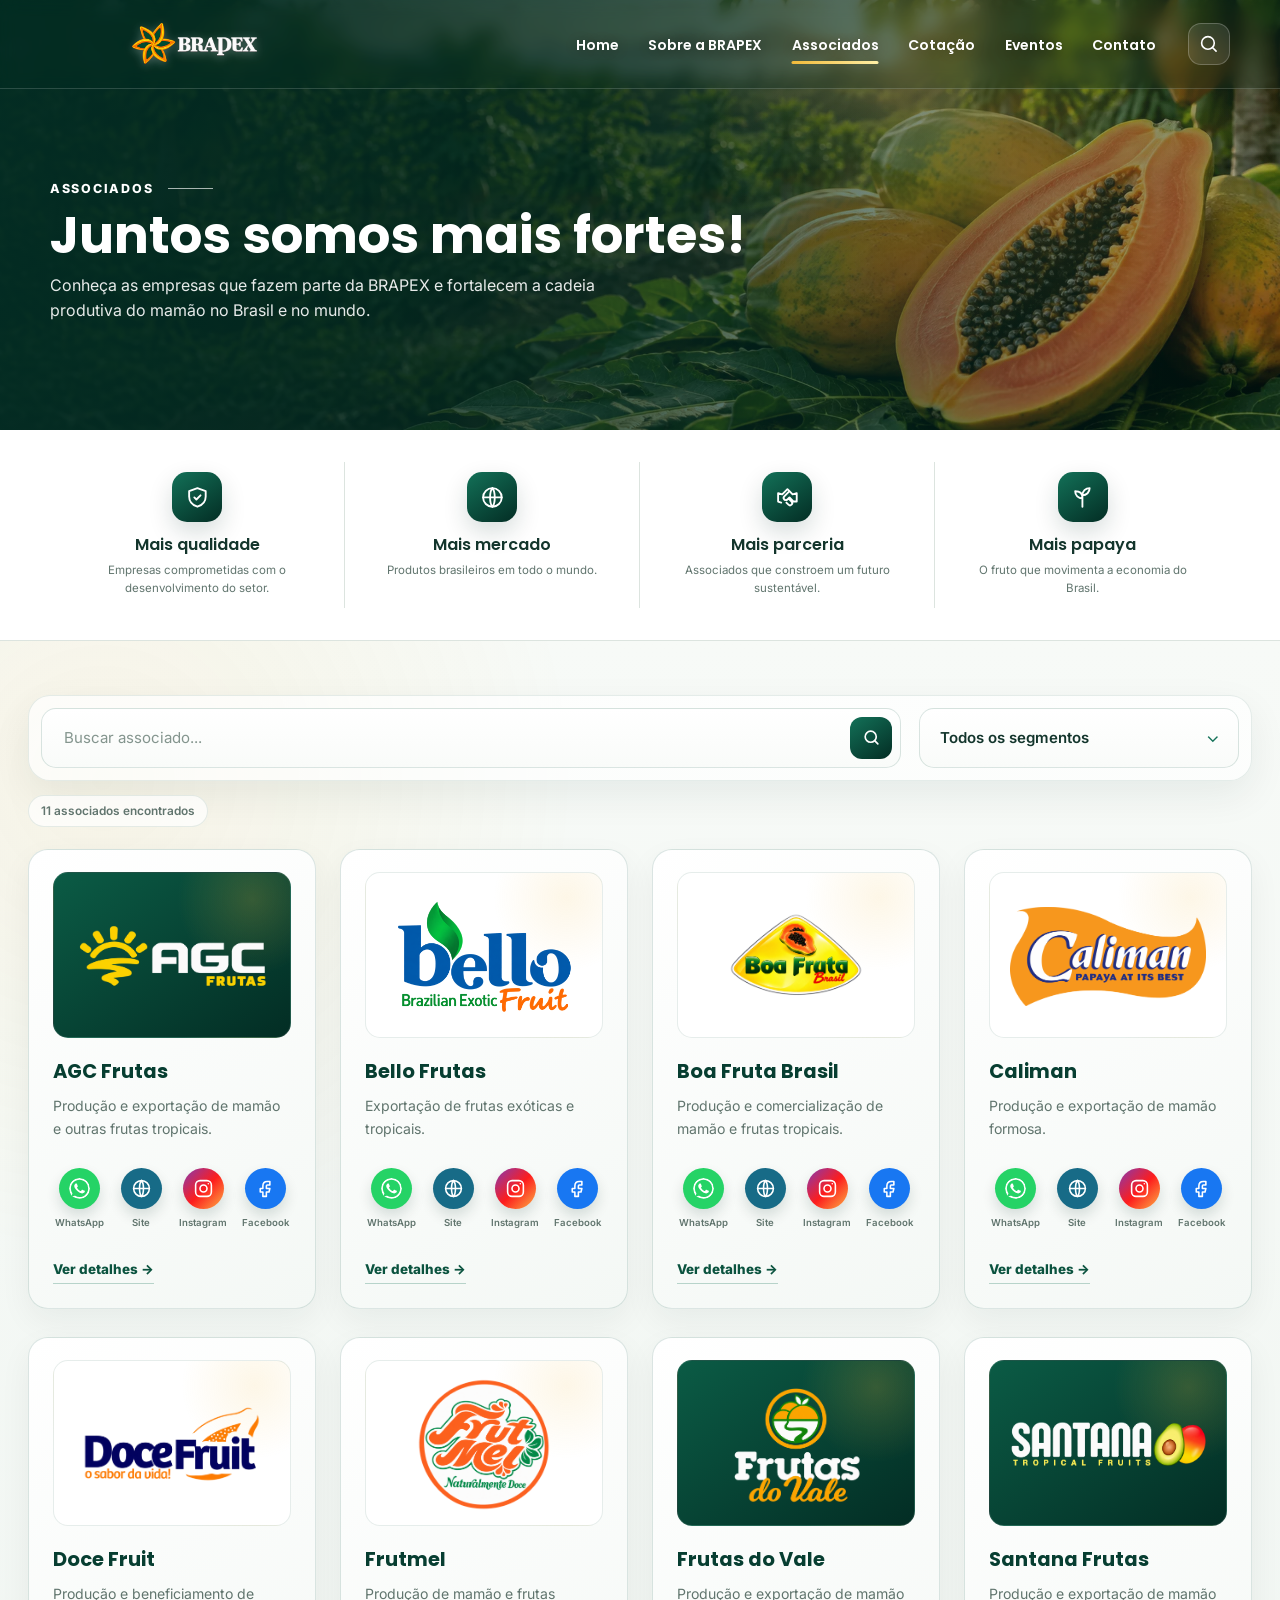
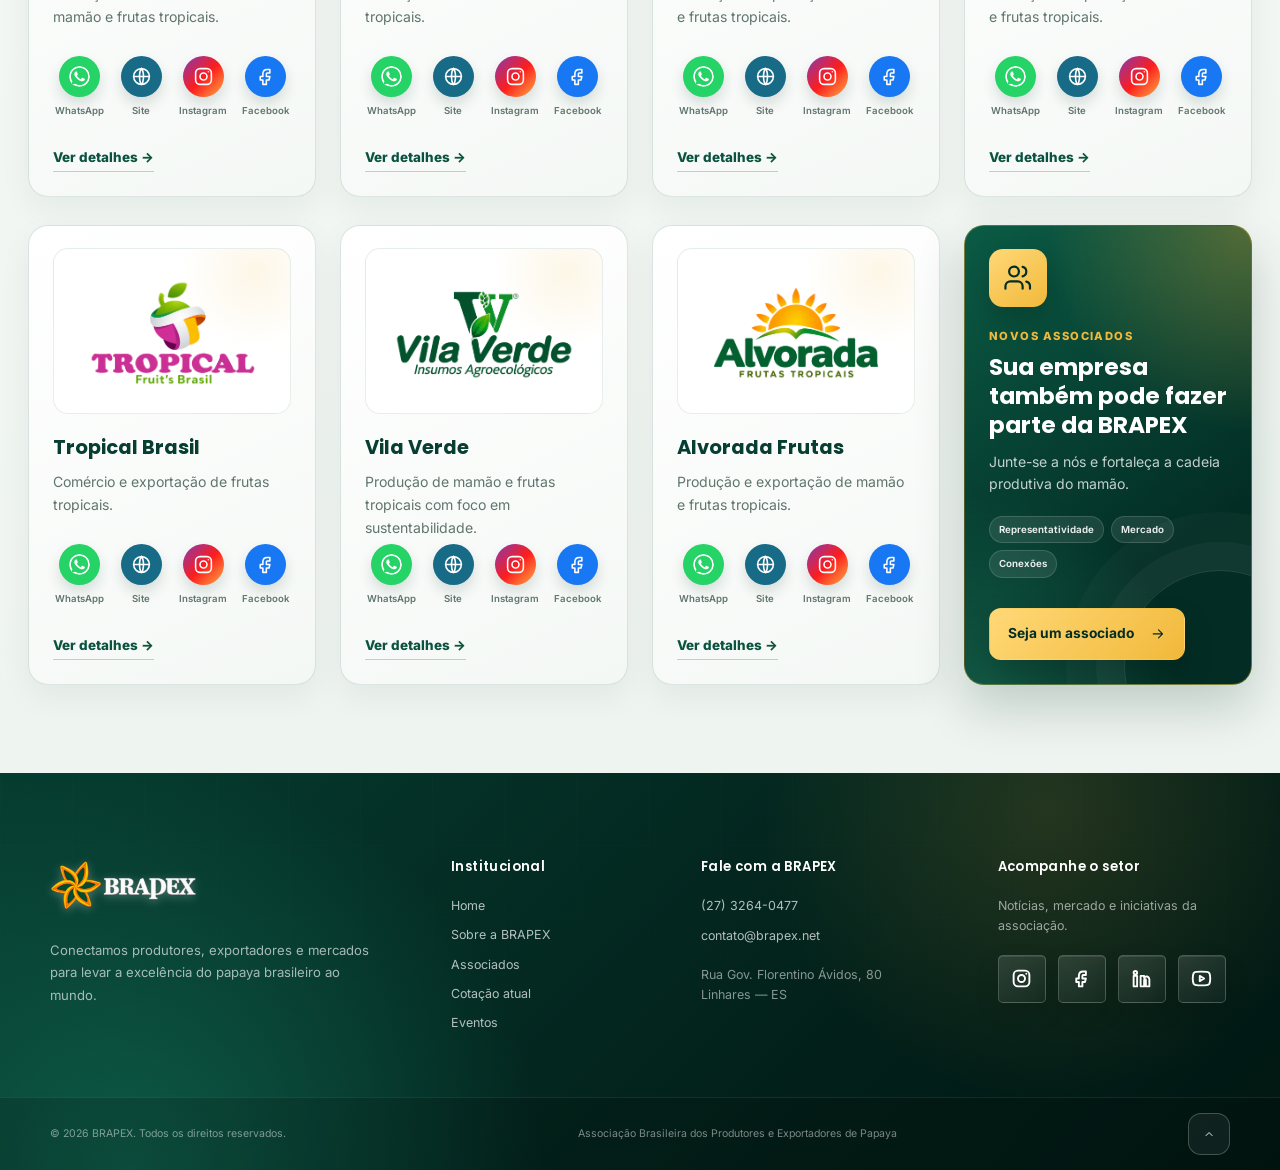
==== pages/associados.html @ a3a787a2 "terminei o layout do associados" ====
<!doctype html>
<html lang="pt-BR">
  <head>
    <meta charset="utf-8" />
    <meta name="viewport" content="width=device-width, initial-scale=1" />
    <meta
      name="description"
      content="Conheça os produtores, exportadores e parceiros associados à BRAPEX."
    />
    <meta name="theme-color" content="#073e31" />
    <title>Associados | BRAPEX</title>
    <link
      rel="preload"
      href="../assets/images/hero-papaya.webp"
      as="image"
      type="image/webp"
    />
    <link rel="preconnect" href="https://fonts.googleapis.com" />
    <link rel="preconnect" href="https://fonts.gstatic.com" crossorigin />
    <link
      href="https://fonts.googleapis.com/css2?family=Inter:wght@400;500;600;700&family=Poppins:wght@500;600;700&display=swap"
      rel="stylesheet"
    />
    <link rel="stylesheet" href="../styles/main.css" />
    <script defer src="../scripts/main.js"></script>
  </head>
  <body>
    <a class="skip-link" href="#conteudo"> Pular para o conteúdo </a>
    <!-- Sprite de ícones -->
    <svg class="svg-sprite" aria-hidden="true">
      <symbol id="icon-search" viewBox="0 0 24 24">
        <circle cx="11" cy="11" r="7"></circle>
        <path d="m20 20-4-4"></path>
      </symbol>
      <symbol id="icon-arrow-right" viewBox="0 0 24 24">
        <path d="M5 12h14M13 6l6 6-6 6"></path>
      </symbol>
      <symbol id="icon-chevron-up" viewBox="0 0 24 24">
        <path d="m18 15-6-6-6 6"></path>
      </symbol>
      <symbol id="icon-shield" viewBox="0 0 24 24">
        <path d="M12 3 4 6v5c0 5 3.4 8.4 8 10 4.6-1.6 8-5 8-10V6l-8-3Z"></path>
        <path d="m9 12 2 2 4-4"></path>
      </symbol>
      <symbol id="icon-globe" viewBox="0 0 24 24">
        <circle cx="12" cy="12" r="9"></circle>
        <path
          d="M3 12h18M12 3c3 3.4 3 14.6 0 18M12 3c-3 3.4-3 14.6 0 18"
        ></path>
      </symbol>
      <symbol id="icon-handshake" viewBox="0 0 24 24">
        <path
          d="m11 17 2 2a2 2 0 0 0 3-3l-3-3M14 6l-2-2-5 5-4-1v8l3 1M21 8l-4 1-3-3-5 5a2 2 0 0 0 3 3l2-2 4 4h3V8Z"
        ></path>
      </symbol>
      <symbol id="icon-sprout" viewBox="0 0 24 24">
        <path
          d="M12 21V10M12 13C8 13 5 10 5 6c4 0 7 2 7 6M12 10c0-4 3-7 7-7 0 4-3 7-7 7Z"
        ></path>
      </symbol>
      <symbol id="icon-users" viewBox="0 0 24 24">
        <path
          d="M16 21v-2a4 4 0 0 0-4-4H6a4 4 0 0 0-4 4v2M9 11a4 4 0 1 0 0-8 4 4 0 0 0 0 8ZM22 21v-2a4 4 0 0 0-3-3.87M16 3.13a4 4 0 0 1 0 7.75"
        ></path>
      </symbol>
      <symbol id="icon-message" viewBox="0 0 24 24">
        <path d="M17.472 14.382c-.297-.149-1.758-.867-2.03-.967-.273-.099-.471-.148-.67.15-.197.297-.767.966-.94 1.164-.173.199-.347.223-.644.075-.297-.15-1.255-.463-2.39-1.475-.883-.788-1.48-1.761-1.653-2.059-.173-.297-.018-.458.13-.606.134-.133.298-.347.446-.52.149-.174.198-.298.298-.497.099-.198.05-.371-.025-.52-.075-.149-.669-1.612-.916-2.207-.242-.579-.487-.5-.669-.51-.173-.008-.371-.01-.57-.01-.198 0-.52.074-.792.372-.272.297-1.04 1.016-1.04 2.479s1.065 2.875 1.213 3.074c.149.198 2.095 3.2 5.076 4.487.709.306 1.262.489 1.694.625.712.227 1.36.195 1.871.118.571-.085 1.758-.719 2.006-1.413.248-.694.248-1.289.173-1.413-.074-.124-.272-.198-.57-.347m-5.421 7.403h-.004a9.87 9.87 0 0 1-5.031-1.378l-.361-.214-3.741.982.998-3.648-.235-.374a9.86 9.86 0 0 1-1.51-5.26c.001-5.45 4.436-9.884 9.888-9.884 2.64 0 5.122 1.03 6.988 2.898a9.825 9.825 0 0 1 2.893 6.99c-.003 5.45-4.446 9.883-9.881 9.883m8.413-18.297A11.815 11.815 0 0 0 12.05 0C5.495 0 .16 5.335.157 11.892c0 2.096.547 4.142 1.588 5.945L.057 24l6.305-1.654a11.882 11.882 0 0 0 5.683 1.448h.005c6.554 0 11.89-5.335 11.893-11.893a11.821 11.821 0 0 0-3.48-8.413Z"></path>
      </symbol>
      <symbol id="icon-instagram" viewBox="0 0 24 24">
        <rect x="3" y="3" width="18" height="18" rx="5"></rect>
        <circle cx="12" cy="12" r="4"></circle>
        <path d="M17.5 6.5h.01"></path>
      </symbol>
      <symbol id="icon-facebook" viewBox="0 0 24 24">
        <path
          d="M14 8h3V4h-3c-3 0-5 2-5 5v3H6v4h3v5h4v-5h3l1-4h-4V9c0-.7.3-1 1-1Z"
        ></path>
      </symbol>
      <symbol id="icon-linkedin" viewBox="0 0 24 24">
        <rect x="3" y="9" width="4" height="12"></rect>
        <path
          d="M5 3.5a2 2 0 1 0 0 4 2 2 0 0 0 0-4ZM11 21V9h4v2c1-1.5 5-2.5 6 2v8h-4v-7c0-2-2-2-2 0v7h-4Z"
        ></path>
      </symbol>
      <symbol id="icon-youtube" viewBox="0 0 24 24">
        <path
          d="M22 12s0-4-1-6c-.6-1-1.5-1.3-3-1.5C16 4.2 12 4.2 12 4.2s-4 0-6 .3C4.5 4.7 3.6 5 3 6c-1 2-1 6-1 6s0 4 1 6c.6 1 1.5 1.3 3 1.5 2 .3 6 .3 6 .3s4 0 6-.3c1.5-.2 2.4-.5 3-1.5 1-2 1-6 1-6Z"
        ></path>
        <path d="m10 9 5 3-5 3V9Z"></path>
      </symbol>
    </svg>
    <!-- Cabeçalho -->
    <header class="site-header" data-header>
      <div class="container header__inner">
        <a
          class="brand"
          href="../index.html"
          aria-label="BRAPEX, página inicial"
        >
          <img
            class="brand__logo brand__logo--hero"
            src="../assets/images/logo-principal-horizonta-brancol.webp"
            alt="BRAPEX — Associação Brasileira dos Produtores e Exportadores de Papaya"
            width="2172"
            height="724"
          />
          <img
            class="brand__logo brand__logo--scrolled"
            src="../assets/images/logo-principal-horizontal.webp"
            alt=""
            width="2172"
            height="724"
            aria-hidden="true"
          />
        </a>
        <button
          class="menu-toggle"
          type="button"
          aria-label="Abrir menu"
          aria-expanded="false"
          data-menu-toggle
        >
          <span></span>
          <span></span>
          <span></span>
        </button>
        <nav class="main-nav" aria-label="Navegação principal" data-menu>
          <a href="../index.html">Home</a>
          <a href="../index.html#sobre">Sobre a BRAPEX</a>
          <a class="is-active" href="associados.html" aria-current="page">
            Associados
          </a>
          <a href="../index.html#cotacao">Cotação</a>
          <a href="../index.html#eventos">Eventos</a>
          <a href="../index.html#contato">Contato</a>
        </nav>
        <a
          class="header-search"
          href="#lista-associados"
          aria-label="Buscar associado"
        >
          <svg class="icon"><use href="#icon-search"></use></svg>
        </a>
      </div>
    </header>

    <main id="conteudo">
      <!-- Apresentação dos associados -->
      <section class="inner-hero">
        <img
          src="../assets/images/hero-papaya.webp"
          alt="Mamão brasileiro em plantação"
          width="1920"
          height="760"
          fetchpriority="high"
        />
        <div class="container">
          <p class="eyebrow">
            Associados
            <span></span>
          </p>
          <h1>Juntos somos mais fortes!</h1>
          <p>
            Conheça as empresas que fazem parte da BRAPEX e fortalecem a cadeia
            produtiva do mamão no Brasil e no mundo.
          </p>
        </div>
      </section>

      <!-- Benefícios do associativismo -->
      <section class="benefits" aria-label="Benefícios do associativismo">
        <div class="container benefits__grid">
          <article>
            <span aria-hidden="true">
              <svg class="icon"><use href="#icon-shield"></use></svg>
            </span>
            <h2>Mais qualidade</h2>
            <p>Empresas comprometidas com o desenvolvimento do setor.</p>
          </article>
          <article>
            <span aria-hidden="true">
              <svg class="icon"><use href="#icon-globe"></use></svg>
            </span>
            <h2>Mais mercado</h2>
            <p>Produtos brasileiros em todo o mundo.</p>
          </article>
          <article>
            <span aria-hidden="true">
              <svg class="icon"><use href="#icon-handshake"></use></svg>
            </span>
            <h2>Mais parceria</h2>
            <p>Associados que constroem um futuro sustentável.</p>
          </article>
          <article>
            <span aria-hidden="true">
              <svg class="icon"><use href="#icon-sprout"></use></svg>
            </span>
            <h2>Mais papaya</h2>
            <p>O fruto que movimenta a economia do Brasil.</p>
          </article>
        </div>
      </section>

      <!-- Lista e filtros de associados -->
      <section class="section associates" id="lista-associados">
        <div class="container">
          <div class="associate-tools">
            <label class="search-field">
              <span class="sr-only">Buscar associado</span>
              <input
                type="search"
                placeholder="Buscar associado..."
                autocomplete="off"
                data-associate-search
              />
              <span aria-hidden="true">
                <svg class="icon">
                  <use href="#icon-search"></use>
                </svg>
              </span>
            </label>
            <label class="select-field">
              <span class="sr-only">Filtrar por segmento</span>
              <select data-associate-filter>
                <option value="all">Todos os segmentos</option>
                <option value="produtor">Produtores</option>
                <option value="exportador">Exportadores</option>
                <option value="beneficiamento">Beneficiamento</option>
              </select>
            </label>
          </div>
          <p class="results-count" role="status" data-results-count>
            11 associados encontrados
          </p>
          <div class="associates__grid" data-associate-grid>
            <article
              class="associate-card"
              data-name="AGC Frutas"
              data-segment="produtor exportador"
            >
              <div class="associate-card__logo associate-card__logo--dark">
                <img
                  src="../assets/images/associados/agc-frutas.webp"
                  alt="Logo AGC Frutas"
                  width="2094"
                  height="751"
                  loading="lazy"
                />
              </div>
              <h2>AGC Frutas</h2>
              <p>Produção e exportação de mamão e outras frutas tropicais.</p>
              <div class="associate-card__links">
                <a href="#" aria-label="WhatsApp da AGC Frutas">
                  <svg class="icon"><use href="#icon-message"></use></svg>
                  <small>WhatsApp</small>
                </a>
                <a href="#" aria-label="Site da AGC Frutas">
                  <svg class="icon"><use href="#icon-globe"></use></svg>
                  <small>Site</small>
                </a>
                <a href="#" aria-label="Instagram da AGC Frutas">
                  <svg class="icon"><use href="#icon-instagram"></use></svg>
                  <small>Instagram</small>
                </a>
                <a href="#" aria-label="Facebook da AGC Frutas">
                  <svg class="icon"><use href="#icon-facebook"></use></svg>
                  <small>Facebook</small>
                </a>
              </div>
              <button type="button">Ver detalhes →</button>
            </article>
            <article
              class="associate-card"
              data-name="Bello Frutas"
              data-segment="exportador"
            >
              <div class="associate-card__logo">
                <img
                  src="../assets/images/associados/bello-fruit.webp"
                  alt="Logo Bello Frutas"
                  width="1536"
                  height="1024"
                  loading="lazy"
                />
              </div>
              <h2>Bello Frutas</h2>
              <p>Exportação de frutas exóticas e tropicais.</p>
              <div class="associate-card__links">
                <a href="#">
                  <svg class="icon"><use href="#icon-message"></use></svg>
                  <small>WhatsApp</small>
                </a>
                <a href="#">
                  <svg class="icon"><use href="#icon-globe"></use></svg>
                  <small>Site</small>
                </a>
                <a href="#">
                  <svg class="icon"><use href="#icon-instagram"></use></svg>
                  <small>Instagram</small>
                </a>
                <a href="#">
                  <svg class="icon"><use href="#icon-facebook"></use></svg>
                  <small>Facebook</small>
                </a>
              </div>
              <button type="button">Ver detalhes →</button>
            </article>
            <article
              class="associate-card"
              data-name="Boa Fruta Brasil"
              data-segment="produtor beneficiamento"
            >
              <div class="associate-card__logo">
                <img
                  src="../assets/images/associados/boa-fruta.webp"
                  alt="Logo Boa Fruta Brasil"
                  width="1254"
                  height="1254"
                  loading="lazy"
                />
              </div>
              <h2>Boa Fruta Brasil</h2>
              <p>Produção e comercialização de mamão e frutas tropicais.</p>
              <div class="associate-card__links">
                <a href="#">
                  <svg class="icon"><use href="#icon-message"></use></svg>
                  <small>WhatsApp</small>
                </a>
                <a href="#">
                  <svg class="icon"><use href="#icon-globe"></use></svg>
                  <small>Site</small>
                </a>
                <a href="#">
                  <svg class="icon"><use href="#icon-instagram"></use></svg>
                  <small>Instagram</small>
                </a>
                <a href="#">
                  <svg class="icon"><use href="#icon-facebook"></use></svg>
                  <small>Facebook</small>
                </a>
              </div>
              <button type="button">Ver detalhes →</button>
            </article>
            <article
              class="associate-card"
              data-name="Caliman"
              data-segment="produtor exportador"
            >
              <div class="associate-card__logo">
                <img
                  src="../assets/images/associados/caliman.webp"
                  alt="Logo Caliman"
                  width="2000"
                  height="1010"
                  loading="lazy"
                />
              </div>
              <h2>Caliman</h2>
              <p>Produção e exportação de mamão formosa.</p>
              <div class="associate-card__links">
                <a href="#">
                  <svg class="icon"><use href="#icon-message"></use></svg>
                  <small>WhatsApp</small>
                </a>
                <a href="#">
                  <svg class="icon"><use href="#icon-globe"></use></svg>
                  <small>Site</small>
                </a>
                <a href="#">
                  <svg class="icon"><use href="#icon-instagram"></use></svg>
                  <small>Instagram</small>
                </a>
                <a href="#">
                  <svg class="icon"><use href="#icon-facebook"></use></svg>
                  <small>Facebook</small>
                </a>
              </div>
              <button type="button">Ver detalhes →</button>
            </article>
            <article
              class="associate-card"
              data-name="Doce Fruit"
              data-segment="produtor beneficiamento"
            >
              <div class="associate-card__logo">
                <img
                  src="../assets/images/associados/docefruit.webp"
                  alt="Logo Doce Fruit"
                  width="1774"
                  height="887"
                  loading="lazy"
                />
              </div>
              <h2>Doce Fruit</h2>
              <p>Produção e beneficiamento de mamão e frutas tropicais.</p>
              <div class="associate-card__links">
                <a href="#">
                  <svg class="icon"><use href="#icon-message"></use></svg>
                  <small>WhatsApp</small>
                </a>
                <a href="#">
                  <svg class="icon"><use href="#icon-globe"></use></svg>
                  <small>Site</small>
                </a>
                <a href="#">
                  <svg class="icon"><use href="#icon-instagram"></use></svg>
                  <small>Instagram</small>
                </a>
                <a href="#">
                  <svg class="icon"><use href="#icon-facebook"></use></svg>
                  <small>Facebook</small>
                </a>
              </div>
              <button type="button">Ver detalhes →</button>
            </article>
            <article
              class="associate-card"
              data-name="Frutmel"
              data-segment="produtor"
            >
              <div class="associate-card__logo">
                <img
                  src="../assets/images/associados/frutmel.webp"
                  alt="Logo Frutmel"
                  width="1254"
                  height="1254"
                  loading="lazy"
                />
              </div>
              <h2>Frutmel</h2>
              <p>Produção de mamão e frutas tropicais.</p>
              <div class="associate-card__links">
                <a href="#">
                  <svg class="icon"><use href="#icon-message"></use></svg>
                  <small>WhatsApp</small>
                </a>
                <a href="#">
                  <svg class="icon"><use href="#icon-globe"></use></svg>
                  <small>Site</small>
                </a>
                <a href="#">
                  <svg class="icon"><use href="#icon-instagram"></use></svg>
                  <small>Instagram</small>
                </a>
                <a href="#">
                  <svg class="icon"><use href="#icon-facebook"></use></svg>
                  <small>Facebook</small>
                </a>
              </div>
              <button type="button">Ver detalhes →</button>
            </article>
            <article
              class="associate-card"
              data-name="Frutas do Vale"
              data-segment="produtor exportador"
            >
              <div class="associate-card__logo associate-card__logo--dark">
                <img
                  src="../assets/images/associados/frutas-do-vale.webp"
                  alt="Logo Frutas do Vale"
                  width="1254"
                  height="1254"
                  loading="lazy"
                />
              </div>
              <h2>Frutas do Vale</h2>
              <p>Produção e exportação de mamão e frutas tropicais.</p>
              <div class="associate-card__links">
                <a href="#">
                  <svg class="icon"><use href="#icon-message"></use></svg>
                  <small>WhatsApp</small>
                </a>
                <a href="#">
                  <svg class="icon"><use href="#icon-globe"></use></svg>
                  <small>Site</small>
                </a>
                <a href="#">
                  <svg class="icon"><use href="#icon-instagram"></use></svg>
                  <small>Instagram</small>
                </a>
                <a href="#">
                  <svg class="icon"><use href="#icon-facebook"></use></svg>
                  <small>Facebook</small>
                </a>
              </div>
              <button type="button">Ver detalhes →</button>
            </article>
            <article
              class="associate-card"
              data-name="Santana Frutas"
              data-segment="produtor exportador"
            >
              <div class="associate-card__logo associate-card__logo--dark">
                <img
                  src="../assets/images/associados/santana-tropical-fruits.webp"
                  alt="Logo Santana Frutas"
                  width="2172"
                  height="724"
                  loading="lazy"
                />
              </div>
              <h2>Santana Frutas</h2>
              <p>Produção e exportação de mamão e frutas tropicais.</p>
              <div class="associate-card__links">
                <a href="#">
                  <svg class="icon"><use href="#icon-message"></use></svg>
                  <small>WhatsApp</small>
                </a>
                <a href="#">
                  <svg class="icon"><use href="#icon-globe"></use></svg>
                  <small>Site</small>
                </a>
                <a href="#">
                  <svg class="icon"><use href="#icon-instagram"></use></svg>
                  <small>Instagram</small>
                </a>
                <a href="#">
                  <svg class="icon"><use href="#icon-facebook"></use></svg>
                  <small>Facebook</small>
                </a>
              </div>
              <button type="button">Ver detalhes →</button>
            </article>
            <article
              class="associate-card"
              data-name="Tropical Brasil"
              data-segment="exportador"
            >
              <div class="associate-card__logo">
                <img
                  src="../assets/images/associados/tropical-fruits.webp"
                  alt="Logo Tropical Brasil"
                  width="1683"
                  height="935"
                  loading="lazy"
                />
              </div>
              <h2>Tropical Brasil</h2>
              <p>Comércio e exportação de frutas tropicais.</p>
              <div class="associate-card__links">
                <a href="#">
                  <svg class="icon"><use href="#icon-message"></use></svg>
                  <small>WhatsApp</small>
                </a>
                <a href="#">
                  <svg class="icon"><use href="#icon-globe"></use></svg>
                  <small>Site</small>
                </a>
                <a href="#">
                  <svg class="icon"><use href="#icon-instagram"></use></svg>
                  <small>Instagram</small>
                </a>
                <a href="#">
                  <svg class="icon"><use href="#icon-facebook"></use></svg>
                  <small>Facebook</small>
                </a>
              </div>
              <button type="button">Ver detalhes →</button>
            </article>
            <article
              class="associate-card"
              data-name="Vila Verde"
              data-segment="produtor"
            >
              <div class="associate-card__logo">
                <img
                  src="../assets/images/associados/vila-verde.webp"
                  alt="Logo Vila Verde"
                  width="1774"
                  height="887"
                  loading="lazy"
                />
              </div>
              <h2>Vila Verde</h2>
              <p>
                Produção de mamão e frutas tropicais com foco em
                sustentabilidade.
              </p>
              <div class="associate-card__links">
                <a href="#">
                  <svg class="icon"><use href="#icon-message"></use></svg>
                  <small>WhatsApp</small>
                </a>
                <a href="#">
                  <svg class="icon"><use href="#icon-globe"></use></svg>
                  <small>Site</small>
                </a>
                <a href="#">
                  <svg class="icon"><use href="#icon-instagram"></use></svg>
                  <small>Instagram</small>
                </a>
                <a href="#">
                  <svg class="icon"><use href="#icon-facebook"></use></svg>
                  <small>Facebook</small>
                </a>
              </div>
              <button type="button">Ver detalhes →</button>
            </article>
            <article
              class="associate-card"
              data-name="Alvorada Frutas"
              data-segment="produtor exportador"
            >
              <div class="associate-card__logo">
                <img
                  src="../assets/images/associados/alvorada-frutas-tropicais.webp"
                  alt="Logo Alvorada Frutas"
                  width="1774"
                  height="887"
                  loading="lazy"
                />
              </div>
              <h2>Alvorada Frutas</h2>
              <p>Produção e exportação de mamão e frutas tropicais.</p>
              <div class="associate-card__links">
                <a href="#">
                  <svg class="icon"><use href="#icon-message"></use></svg>
                  <small>WhatsApp</small>
                </a>
                <a href="#">
                  <svg class="icon"><use href="#icon-globe"></use></svg>
                  <small>Site</small>
                </a>
                <a href="#">
                  <svg class="icon"><use href="#icon-instagram"></use></svg>
                  <small>Instagram</small>
                </a>
                <a href="#">
                  <svg class="icon"><use href="#icon-facebook"></use></svg>
                  <small>Facebook</small>
                </a>
              </div>
              <button type="button">Ver detalhes →</button>
            </article>
            <aside class="join-card">
              <span aria-hidden="true">
                <svg class="icon"><use href="#icon-users"></use></svg>
              </span>
              <p class="join-card__kicker">Novos associados</p>
              <h2>Sua empresa também pode fazer parte da BRAPEX</h2>
              <p>Junte-se a nós e fortaleça a cadeia produtiva do mamão.</p>
              <div class="join-card__benefits" aria-label="Benefícios de ser associado">
                <span>Representatividade</span>
                <span>Mercado</span>
                <span>Conexões</span>
              </div>
              <a class="button button--green" href="../index.html#contato">
                Seja um associado
                <svg class="icon"><use href="#icon-arrow-right"></use></svg>
              </a>
            </aside>
          </div>
          <p class="empty-state" hidden data-empty-state>
            Nenhum associado encontrado com esses filtros.
          </p>
        </div>
      </section>
    </main>

    <!-- Rodapé -->
    <footer class="site-footer">
      <div class="container footer__main">
        <div class="footer__brand">
          <a class="c" href="../index.html">
            <img
              class="brand__logo"
              src="../assets/images/logo-principal-horizonta-brancol.webp"
              alt="BRAPEX — Associação Brasileira dos Produtores e Exportadores de Papaya"
              width="182"
              height="160"
              loading="lazy"
            />
          </a>
          <p>
            Conectamos produtores, exportadores e mercados para levar a
            excelência do papaya brasileiro ao mundo.
          </p>
        </div>
        <div class="footer__column">
          <p class="footer__title">Institucional</p>
          <nav aria-label="Navegação do rodapé">
            <a href="../index.html">Home</a>
            <a href="../index.html#sobre">Sobre a BRAPEX</a>
            <a href="associados.html">Associados</a>
            <a href="../index.html#cotacao">Cotação atual</a>
            <a href="../index.html#eventos">Eventos</a>
          </nav>
        </div>
        <div class="footer__column footer__contact">
          <p class="footer__title">Fale com a BRAPEX</p>
          <a href="tel:+552732640477">(27) 3264-0477</a>
          <a href="mailto:contato@brapex.net">contato@brapex.net</a>
          <address>
            Rua Gov. Florentino Ávidos, 80
            <br />
            Linhares — ES
          </address>
        </div>
        <div class="footer__column footer__social">
          <p class="footer__title">Acompanhe o setor</p>
          <p>Notícias, mercado e iniciativas da associação.</p>
          <div class="socials">
            <a
              href="https://www.instagram.com/brapex.mamao/"
              aria-label="Instagram"
              target="_blank"
              rel="noopener noreferrer"
            >
              <svg class="icon"><use href="#icon-instagram"></use></svg>
            </a>
            <a
              href="https://www.facebook.com/brapex.mamao/"
              aria-label="Facebook"
              target="_blank"
              rel="noopener noreferrer"
            >
              <svg class="icon"><use href="#icon-facebook"></use></svg>
            </a>
            <a href="#" aria-label="LinkedIn">
              <svg class="icon"><use href="#icon-linkedin"></use></svg>
            </a>
            <a href="#" aria-label="YouTube">
              <svg class="icon"><use href="#icon-youtube"></use></svg>
            </a>
          </div>
        </div>
      </div>
      <div class="footer__bottom">
        <div class="container">
          <p>
            ©
            <span data-current-year></span>
            BRAPEX. Todos os direitos reservados.
          </p>
          <p>Associação Brasileira dos Produtores e Exportadores de Papaya</p>
          <button
            class="back-to-top"
            type="button"
            aria-label="Voltar ao topo"
            data-back-to-top
          >
            <svg class="icon"><use href="#icon-chevron-up"></use></svg>
          </button>
        </div>
      </div>
    </footer>
  </body>
</html>
---- styles/main.css ----
:root {
  --green-950: #032d24;
  --green-900: #073e31;
  --green-800: #0b533f;
  --green-700: #137158;
  --green-100: #e9f0ec;
  --gold: #f1b93a;
  --gold-dark: #d98f1f;
  --cream: #f7f5ee;
  --paper: #fff;
  --ink: #13352c;
  --muted: #61756e;
  --line: #dce4df;
  --shadow: 0 22px 60px rgba(3, 45, 36, 0.13);
  --radius: 16px;
  --container: 1180px;
  --serif: "Poppins", ui-sans-serif, system-ui, sans-serif;
  --sans:
    "Inter", ui-sans-serif, system-ui, -apple-system, BlinkMacSystemFont,
    "Segoe UI", sans-serif;
}

/* Base e utilitários */

* {
  box-sizing: border-box;
}

html {
  scroll-behavior: smooth;
  scroll-padding-top: 88px;
}

body {
  margin: 0;
  color: var(--ink);
  background: #fff;
  font-family: var(--sans);
  line-height: 1.55;
  -webkit-font-smoothing: antialiased;
}

body.menu-open {
  overflow: hidden;
}

img {
  display: block;
  max-width: 100%;
}

a {
  color: inherit;
  text-decoration: none;
}

button,
input,
textarea,
select {
  font: inherit;
}

button,
a {
  -webkit-tap-highlight-color: transparent;
}

button {
  color: inherit;
}

:focus-visible {
  outline: 3px solid rgba(241, 185, 58, 0.7);
  outline-offset: 3px;
}

[hidden] {
  display: none !important;
}

.container {
  width: min(calc(100% - 40px), var(--container));
  margin-inline: auto;
}

.section {
  padding: 88px 0;
}

.skip-link {
  position: fixed;
  z-index: 1000;
  top: 12px;
  left: 12px;
  padding: 10px 16px;
  background: #fff;
  transform: translateY(-150%);
  border-radius: 4px;
}

.skip-link:focus {
  transform: translateY(0);
}

.sr-only {
  position: absolute;
  width: 1px;
  height: 1px;
  padding: 0;
  margin: -1px;
  overflow: hidden;
  clip: rect(0, 0, 0, 0);
  white-space: nowrap;
  border: 0;
}

/* Ícones e redes sociais */

.svg-sprite {
  position: absolute;
  width: 0;
  height: 0;
  overflow: hidden;
}

.icon {
  display: block;
  width: 1.15em;
  height: 1.15em;
  fill: none;
  stroke: currentColor;
  stroke-linecap: round;
  stroke-linejoin: round;
  stroke-width: 1.8;
}

.socials {
  display: flex;
  align-items: center;
  gap: 12px;
}

.socials a {
  position: relative;
  display: grid;
  place-items: center;
  flex: 0 0 48px;
  width: 48px;
  height: 48px;
  color: #fff;
  background: linear-gradient(
    145deg,
    rgba(255, 255, 255, 0.12),
    rgba(255, 255, 255, 0.035)
  );
  border: 1px solid rgba(255, 255, 255, 0.2);
  border-radius: 5px;
  box-shadow:
    inset 0 1px 0 rgba(255, 255, 255, 0.1),
    0 10px 24px rgba(0, 0, 0, 0.13);
  transition:
    color 0.25s ease,
    transform 0.25s ease,
    background 0.25s ease,
    border-color 0.25s ease,
    box-shadow 0.25s ease;
}

.socials .icon {
  width: 21px;
  height: 21px;
  stroke-width: 2.15;
}

.socials a:hover {
  color: var(--gold);
  background: rgba(255, 255, 255, 0.13);
  border-color: rgba(241, 185, 58, 0.5);
  transform: translateY(-3px);
  box-shadow:
    inset 0 1px 0 rgba(255, 255, 255, 0.18),
    0 14px 28px rgba(0, 0, 0, 0.2);
}

/* Cabeçalho e navegação */

.site-header {
  position: fixed;
  z-index: 100;
  top: 0;
  left: 0;
  width: 100%;
  background: rgba(3, 45, 36, 0.18);
  border-bottom: 1px solid rgba(255, 255, 255, 0.16);
  backdrop-filter: blur(8px);
  transition:
    box-shadow 0.25s ease,
    background 0.25s ease,
    border-color 0.25s ease,
    backdrop-filter 0.25s ease;
}

.site-header.is-scrolled {
  background: rgba(255, 255, 255, 0.97);
  border-bottom-color: rgba(19, 113, 88, 0.1);
  backdrop-filter: blur(18px);
  box-shadow: 0 12px 40px rgba(3, 45, 36, 0.11);
}

.header__inner {
  display: flex;
  align-items: center;
  min-height: 88px;
  gap: 32px;
}

.brand {
  display: inline-flex;
  align-items: center;
  justify-content: flex-start;
  width: 164px;
  min-width: 164px;
  height: 80px;
}

.site-header .brand {
  position: relative;
  width: 290px;
  min-width: 290px;
}

.brand__logo {
  width: auto;
  height: 74px;
  object-fit: contain;
  filter: drop-shadow(0 2px 5px rgba(255, 255, 255, 0.28));
  transition: filter 0.25s ease;
}

.site-header .brand__logo {
  position: absolute;
  inset: 50% auto auto 0;
  width: 100%;
  height: auto;
  max-height: 64px;
  transform: translateY(-50%);
  transition:
    opacity 0.38s ease,
    transform 0.38s ease,
    filter 0.25s ease;
}

.site-header .brand__logo--hero {
  opacity: 1;
}

.site-header .brand__logo--scrolled {
  opacity: 0;
  transform: translateY(calc(-50% + 5px));
}

.site-header.is-scrolled .brand__logo--hero {
  opacity: 0;
  transform: translateY(calc(-50% - 5px));
}

.site-header.is-scrolled .brand__logo--scrolled {
  opacity: 1;
  transform: translateY(-50%);
}

.site-header.is-scrolled .brand__logo {
  filter: none;
}

.main-nav {
  display: flex;
  align-items: center;
  justify-content: center;
  gap: clamp(18px, 2.3vw, 34px);
  margin-left: auto;
}

.main-nav a {
  position: relative;
  padding: 33px 0 29px;
  color: #fff;
  font-family: var(--serif);
  font-size: 0.88rem;
  font-weight: 600;
  text-shadow: 0 1px 12px rgba(0, 0, 0, 0.28);
  white-space: nowrap;
  transition:
    color 0.25s ease,
    text-shadow 0.25s ease;
}

.site-header.is-scrolled .main-nav a {
  color: #163c31;
  text-shadow: none;
}

.main-nav a::after {
  position: absolute;
  content: "";
  left: 50%;
  bottom: 22px;
  width: 0;
  height: 3px;
  background: linear-gradient(90deg, var(--gold), #fff0a6);
  border-radius: 99px;
  transform: translateX(-50%);
  transition: width 0.25s ease;
}

.main-nav a:hover::after,
.main-nav a.is-active::after {
  width: 100%;
}

.site-header.is-scrolled .main-nav a::after {
  background: linear-gradient(90deg, var(--gold-dark), var(--green-700));
}

.header-search {
  display: grid;
  place-items: center;
  width: 42px;
  height: 42px;
  color: #fff;
  font-size: 1.18rem;
  border-radius: 13px;
  background: rgba(255, 255, 255, 0.1);
  border: 1px solid rgba(255, 255, 255, 0.22);
  transition:
    color 0.2s ease,
    background 0.2s ease,
    border-color 0.2s ease,
    transform 0.2s ease,
    box-shadow 0.2s ease;
}

.site-header.is-scrolled .header-search {
  color: var(--green-800);
  background: linear-gradient(145deg, #f4faf6, #dfebe4);
  border-color: rgba(19, 113, 88, 0.12);
}

.header-search:hover {
  transform: translateY(-2px);
  box-shadow: 0 10px 24px rgba(3, 45, 36, 0.12);
}

.menu-toggle {
  display: none;
  margin-left: auto;
  padding: 8px;
  background: transparent;
  border: 0;
}

.menu-toggle span {
  display: block;
  width: 25px;
  height: 2px;
  margin: 5px;
  background: #fff;
  transition: background 0.25s ease;
}

.site-header.is-scrolled .menu-toggle span {
  background: var(--green-900);
}

/* Hero principal */

.hero {
  position: relative;
  height: 100vh;
  height: 100svh;
  min-height: 680px;
  overflow: hidden;
  color: #fff;
  background: var(--green-950);
}

.hero::after {
  position: absolute;
  z-index: 1;
  content: "";
  inset: auto 0 0;
  height: 24%;
  pointer-events: none;
  background: linear-gradient(0deg, rgba(3, 45, 36, 0.42), transparent);
}

.hero__slide {
  position: absolute;
  inset: 0;
  display: flex;
  align-items: center;
  visibility: hidden;
  opacity: 0;
  background-image:
    radial-gradient(
      circle at 78% 26%,
      rgba(241, 185, 58, 0.18),
      transparent 28%
    ),
    linear-gradient(
      105deg,
      rgba(2, 31, 24, 0.94) 4%,
      rgba(2, 31, 24, 0.74) 38%,
      rgba(2, 31, 24, 0.18) 70%,
      rgba(2, 31, 24, 0.06)
    ),
    var(--hero-image);
  background-size: cover;
  background-position: center;
  transition:
    opacity 0.9s ease,
    visibility 0.9s ease,
    transform 7s ease;
  transform: scale(1.035);
}

.hero__slide.is-active {
  visibility: visible;
  opacity: 1;
}

.hero__slide.is-active {
  transform: scale(1);
}

.hero__content {
  position: relative;
  z-index: 2;
  padding-block: 140px 80px;
}

.eyebrow {
  margin: 0 0 12px;
  font-size: 0.78rem;
  font-weight: 800;
  letter-spacing: 0.14em;
  text-transform: uppercase;
}

.eyebrow--green {
  color: var(--green-700);
}

.eyebrow--gold {
  color: var(--gold);
}

.hero h1,
.hero h2 {
  max-width: 710px;
  margin: 0;
  font: 700 clamp(2.8rem, 5vw, 4.8rem) / 1.05 var(--serif);
  letter-spacing: -0.045em;
  text-wrap: balance;
}

.hero__content > p:not(.eyebrow) {
  max-width: 570px;
  margin: 24px 0 32px;
  font-size: 1.08rem;
  color: rgba(255, 255, 255, 0.88);
}

.button {
  display: inline-flex;
  align-items: center;
  justify-content: center;
  gap: 16px;
  min-height: 52px;
  padding: 0 24px;
  border: 1px solid transparent;
  border-radius: 12px;
  font-weight: 700;
  font-size: 0.84rem;
  cursor: pointer;
  transition:
    transform 0.25s ease,
    background 0.25s ease,
    box-shadow 0.25s ease;
}

.button:hover {
  transform: translateY(-2px);
  box-shadow: 0 10px 22px rgba(0, 0, 0, 0.16);
}

.button--gold {
  background: linear-gradient(
    120deg,
    #ffd877 0%,
    var(--gold) 48%,
    #e99b24 100%
  );
  color: var(--green-950);
  box-shadow: 0 12px 30px rgba(217, 143, 31, 0.22);
}

.button--green {
  background: linear-gradient(120deg, var(--green-700), var(--green-900));
  color: #fff;
  box-shadow: 0 12px 28px rgba(3, 45, 36, 0.16);
}

.hero__arrow {
  position: absolute;
  z-index: 3;
  top: 50%;
  display: grid;
  place-items: center;
  width: 50px;
  height: 50px;
  padding: 0;
  color: #fff;
  background: rgba(3, 45, 36, 0.25);
  border: 1px solid rgba(255, 255, 255, 0.42);
  border-radius: 16px;
  font-size: 1.35rem;
  line-height: 1;
  cursor: pointer;
  backdrop-filter: blur(8px);
  transform: translateY(-50%);
  transition:
    background 0.2s ease,
    transform 0.2s ease;
}

.hero__arrow:hover {
  background: rgba(241, 185, 58, 0.28);
  transform: translateY(-50%) scale(1.05);
}

.hero__arrow--prev {
  left: 24px;
}

.hero__arrow--next {
  right: 24px;
}

.hero__dots {
  position: absolute;
  z-index: 3;
  left: 50%;
  bottom: 24px;
  display: flex;
  gap: 10px;
  transform: translateX(-50%);
}

.hero__dots button {
  width: 10px;
  height: 10px;
  padding: 0;
  background: transparent;
  border: 1px solid #fff;
  border-radius: 50%;
  cursor: pointer;
}

.hero__dots button.is-active {
  width: 28px;
  background: #fff;
  border-radius: 20px;
}

/* Acessos rápidos */

.quick-links {
  position: relative;
  z-index: 4;
  margin-top: -1px;
  padding: 34px 0 58px;
  background:
    radial-gradient(
      circle at 12% 0%,
      rgba(241, 185, 58, 0.08),
      transparent 26%
    ),
    linear-gradient(180deg, #fff 0%, #f8faf8 100%);
}

.quick-links__grid {
  display: grid;
  grid-template-columns: repeat(5, 1fr);
  gap: 16px;
}

.quick-card {
  position: relative;
  overflow: hidden;
  min-width: 0;
  background:
    radial-gradient(
      circle at 100% 100%,
      rgba(19, 113, 88, 0.08),
      transparent 42%
    ),
    linear-gradient(145deg, #fff, #f4f7f4);
  border: 1px solid rgba(19, 113, 88, 0.12);
  border-radius: var(--radius);
  transition:
    transform 0.25s ease,
    box-shadow 0.25s ease,
    border-color 0.25s ease;
}

.quick-card:hover {
  transform: translateY(-7px);
  border-color: rgba(19, 113, 88, 0.3);
  box-shadow: var(--shadow);
}

.quick-card > img {
  width: 100%;
  height: 118px;
  object-fit: cover;
  transition: transform 0.45s ease;
}

.quick-card:hover > img {
  transform: scale(1.045);
}

.quick-card__icon {
  position: absolute;
  top: 94px;
  left: 16px;
  display: grid;
  place-items: center;
  width: 48px;
  height: 48px;
  color: #fff;
  background: linear-gradient(145deg, var(--green-700), var(--green-950));
  border: 4px solid #fff;
  border-radius: 15px;
  font-size: 1.25rem;
  box-shadow: 0 10px 25px rgba(3, 45, 36, 0.2);
}

.quick-card > div {
  padding: 25px 18px 19px;
}

.quick-card h2 {
  margin: 0 0 8px;
  font: 600 1.04rem var(--serif);
  letter-spacing: -0.025em;
}

.quick-card p {
  min-height: 56px;
  margin: 0 0 13px;
  color: var(--muted);
  font-size: 0.78rem;
}

.quick-card strong,
.text-link,
.quote-source a {
  display: inline-flex;
  align-items: center;
  gap: 7px;
}

.quick-card strong {
  color: var(--green-700);
  font-size: 0.76rem;
}

.quick-card strong .icon,
.text-link .icon,
.quote-source a .icon {
  transition: transform 0.2s ease;
}

.quick-card:hover strong .icon,
.text-link:hover .icon,
.quote-source a:hover .icon {
  transform: translateX(3px);
}

/* Cabeçalhos de seção */

.section-heading {
  margin-bottom: 32px;
}

.section-heading--row {
  display: flex;
  align-items: flex-end;
  justify-content: space-between;
  gap: 30px;
}

.section-heading h2,
.about h2,
.contact h2,
.location h2 {
  margin: 0;
  font: 600 clamp(2rem, 3vw, 3rem) / 1.08 var(--serif);
  letter-spacing: -0.04em;
}

.updated {
  margin: 0 0 7px;
  color: var(--muted);
  font-size: 0.78rem;
}

.status-dot {
  display: inline-block;
  width: 8px;
  height: 8px;
  margin-right: 7px;
  background: #29a66f;
  border-radius: 50%;
  box-shadow: 0 0 0 5px rgba(41, 166, 111, 0.1);
}

/* Cotação e panorama de mercado */

.quote-section {
  position: relative;
  isolation: isolate;
  background:
    linear-gradient(rgba(250, 250, 244, 0.72), rgba(241, 247, 240, 0.78)),
    url("../assets/images/imagem-da-seção-cotação.webp") center / cover;
}

.quote-section > .container {
  width: min(calc(100% - 64px), 1740px);
}

.quote-section .section-heading {
  margin-bottom: 26px;
}

.quote-section .eyebrow--green {
  display: flex;
  align-items: center;
  gap: 16px;
  color: #47685b;
  letter-spacing: 0.2em;
}

.quote-section .eyebrow--green::before {
  width: 42px;
  height: 2px;
  background: var(--gold-dark);
  content: "";
}

.quote-section .section-heading h2 {
  color: var(--green-950);
  font-size: clamp(2.2rem, 4vw, 4.2rem);
  font-weight: 400;
}

.quote-section .section-heading h2 strong {
  font-weight: 750;
}

.quote-section .updated {
  margin: 0 0 8px;
  padding: 11px 17px;
  color: #596d63;
  background: rgba(239, 244, 234, 0.82);
  border: 1px solid rgba(11, 83, 63, 0.08);
  border-radius: 99px;
  font-size: 0.88rem;
}

.quote-layout {
  display: grid;
  grid-template-columns: minmax(0, 1.75fr) minmax(360px, 0.95fr);
  gap: 26px;
  align-items: stretch;
}

.quote-panel {
  overflow: hidden;
  background: rgba(255, 255, 255, 0.94);
  border: 1px solid rgba(11, 83, 63, 0.1);
  border-radius: 24px;
  box-shadow: 0 24px 60px rgba(3, 45, 36, 0.11);
}

.table-scroll {
  overflow-x: auto;
}

table {
  width: 100%;
  border-collapse: collapse;
}

th,
td {
  padding: 22px 24px;
  text-align: left;
  border-bottom: 1px solid var(--line);
}

th {
  color: #62766e;
  background: rgba(244, 247, 244, 0.94);
  font-size: 0.78rem;
  letter-spacing: 0.14em;
  text-transform: uppercase;
}

th .icon {
  display: inline-block;
  width: 19px;
  height: 19px;
  margin-right: 7px;
  vertical-align: -4px;
  stroke-width: 1.7;
}

td {
  height: 104px;
  font-size: 1rem;
}

.quote-product {
  display: flex;
  align-items: center;
  gap: 15px;
  min-width: 220px;
}

.quote-product__thumb {
  flex: 0 0 82px;
  width: 82px;
  height: 62px;
  object-fit: cover;
  border-radius: 50%;
  filter: drop-shadow(0 5px 7px rgba(3, 45, 36, 0.15));
}

.quote-product strong {
  display: block;
  color: var(--green-950);
  font-size: 1.13rem;
}

td small {
  display: block;
  margin-top: 2px;
  color: var(--muted);
}

.variation {
  display: inline-flex;
  justify-content: center;
  min-width: 116px;
  padding: 8px 12px;
  border-radius: 30px;
  font-weight: 700;
  font-size: 0.9rem;
}

.variation.neutral {
  color: #55675f;
  background: #eef2ef;
}

.quote-source {
  display: flex;
  align-items: center;
  justify-content: space-between;
  gap: 20px;
  min-height: 78px;
  padding: 16px 24px;
  color: var(--muted);
  background: rgba(246, 248, 245, 0.96);
  font-size: 0.82rem;
}

.quote-source p {
  display: flex;
  align-items: center;
  gap: 11px;
}

.quote-source p .icon {
  flex: 0 0 22px;
  width: 22px;
  height: 22px;
  color: #6d775d;
}

.quote-source p {
  margin: 0;
}

.quote-source a {
  color: var(--green-700);
  font-weight: 800;
  white-space: nowrap;
  font-size: 0.9rem;
}

.market-card {
  position: relative;
  overflow: hidden;
  display: flex;
  flex-direction: column;
  justify-content: center;
  min-height: 100%;
  padding: clamp(30px, 3vw, 54px);
  color: #fff;
  background:
    linear-gradient(100deg, rgba(2, 48, 37, 0.96) 0%, rgba(2, 48, 37, 0.83) 53%, rgba(2, 48, 37, 0.2) 100%),
    url("../assets/images/card-cota%C3%A7%C3%A3o.webp") center / cover;
  border: 1px solid rgba(241, 185, 58, 0.13);
  border-radius: 24px;
  box-shadow: 0 24px 60px rgba(3, 45, 36, 0.23);
}

.market-card::after {
  position: absolute;
  content: "";
  right: -45px;
  bottom: -55px;
  width: 240px;
  height: 240px;
  border: 1px solid rgba(255, 255, 255, 0.16);
  border-radius: 50%;
}

.market-card h3 {
  position: relative;
  z-index: 1;
  max-width: 480px;
  margin: 0 0 18px;
  font: 750 clamp(1.75rem, 2.5vw, 2.55rem)/1.1 var(--serif);
  letter-spacing: -0.035em;
}

.market-card h3 em {
  color: #f4c44c;
  font-style: normal;
}

.market-card > p:not(.eyebrow) {
  position: relative;
  z-index: 1;
  max-width: 410px;
  color: rgba(255, 255, 255, 0.83);
  font-size: 1rem;
  line-height: 1.55;
}

.market-card .eyebrow {
  position: relative;
  z-index: 1;
  display: flex;
  align-items: center;
  gap: 14px;
  margin-bottom: 20px;
  letter-spacing: 0.2em;
}

.market-card .eyebrow span {
  width: 28px;
  height: 2px;
  background: var(--gold);
}

.market-card__numbers {
  position: relative;
  z-index: 1;
  display: grid;
  grid-template-columns: 1fr 1fr;
  gap: 18px;
  margin: 24px 0 28px;
  padding-top: 19px;
  border-top: 1px solid rgba(255, 255, 255, 0.19);
}

.market-card__numbers div {
  display: grid;
  grid-template-columns: 52px 1fr;
  align-items: center;
  column-gap: 12px;
  padding-left: 0;
}

.market-card__metric-icon {
  grid-row: span 2;
  display: grid;
  place-items: center;
  width: 52px;
  height: 52px;
  color: var(--gold);
  background: rgba(255, 255, 255, 0.11);
  border-radius: 50%;
}

.market-card__metric-icon .icon {
  width: 25px;
  height: 25px;
}

.market-card__numbers strong {
  display: block;
  font: 750 2rem/1 var(--serif);
}

.market-card__numbers span {
  color: rgba(255, 255, 255, 0.72);
  font-size: 0.77rem;
}

.market-card__numbers .market-card__metric-icon {
  color: var(--gold);
  font-size: inherit;
}

.text-link {
  color: var(--green-700);
  font-weight: 800;
  font-size: 0.82rem;
}

.market-card .text-link {
  position: relative;
  z-index: 1;
  display: flex;
  align-items: center;
  justify-content: center;
  gap: 12px;
  width: fit-content;
  min-height: 54px;
  padding: 0 24px;
  color: #f5bd27;
  border: 1.5px solid #f5bd27;
  border-radius: 99px;
  font-size: 0.94rem;
  transition: color 0.2s ease, background 0.2s ease, transform 0.2s ease;
}

.market-card .text-link:hover {
  color: var(--green-950);
  background: var(--gold);
  transform: translateY(-2px);
}

/* Sobre a BRAPEX */

.about {
  background: #fff;
}

.about__grid {
  display: grid;
  grid-template-columns: 1.12fr 0.88fr;
  align-items: center;
  gap: 75px;
}

.about__image {
  position: relative;
}

.about__image img {
  width: 100%;
  min-height: 460px;
  object-fit: cover;
  border-radius: var(--radius);
  box-shadow: var(--shadow);
}

.about__image::before {
  position: absolute;
  z-index: -1;
  content: "";
  inset: -18px 18px 18px -18px;
  background: linear-gradient(
    145deg,
    rgba(241, 185, 58, 0.24),
    var(--green-100)
  );
  border-radius: var(--radius);
}

.about__seal {
  position: absolute;
  right: -28px;
  bottom: 30px;
  display: flex;
  align-items: center;
  gap: 10px;
  width: 160px;
  padding: 16px;
  color: #fff;
  background: linear-gradient(145deg, var(--green-700), var(--green-950));
  border: 5px solid #fff;
  border-radius: 14px;
  box-shadow: var(--shadow);
}

.about__seal strong {
  color: var(--gold);
  font: 700 1.8rem var(--serif);
}

.about__seal span {
  font-size: 0.62rem;
  line-height: 1.3;
  text-transform: uppercase;
}

.about__content > p:not(.eyebrow) {
  margin: 22px 0;
  color: var(--muted);
}

.check-list {
  display: grid;
  gap: 12px;
  margin: 0 0 30px;
  padding: 0;
  list-style: none;
}

.check-list li::before {
  content: "✓";
  margin-right: 10px;
  color: var(--gold-dark);
  font-weight: 900;
}

/* Eventos */

.events {
  background:
    radial-gradient(
      circle at 10% 100%,
      rgba(19, 113, 88, 0.08),
      transparent 30%
    ),
    #f7f9f7;
}

.events__grid {
  display: grid;
  grid-template-columns: 1fr 1fr;
  gap: 20px;
}

.event-card {
  display: grid;
  grid-template-columns: auto 1fr auto;
  align-items: center;
  gap: 24px;
  padding: 28px;
  background:
    radial-gradient(
      circle at 100% 0%,
      rgba(241, 185, 58, 0.08),
      transparent 38%
    ),
    #fff;
  border: 1px solid var(--line);
  border-radius: var(--radius);
  transition:
    transform 0.25s ease,
    box-shadow 0.25s ease;
}

.event-card:hover {
  transform: translateY(-4px);
  box-shadow: var(--shadow);
}

.event-card time {
  display: grid;
  place-items: center;
  width: 72px;
  height: 78px;
  color: #fff;
  background: linear-gradient(145deg, var(--green-700), var(--green-950));
  border-radius: 13px;
  box-shadow: 0 10px 24px rgba(3, 45, 36, 0.18);
}

.event-card time strong {
  font: 700 2rem/1 var(--serif);
}

.event-card time span {
  color: var(--gold);
  font-size: 0.68rem;
  font-weight: 800;
}

.event-card h3 {
  margin: 6px 0 3px;
  font: 700 1.2rem var(--serif);
}

.event-card p {
  margin: 0;
  color: var(--muted);
  font-size: 0.78rem;
}

.event-card > a {
  display: grid;
  place-items: center;
  width: 36px;
  height: 36px;
  border: 1px solid var(--line);
  border-radius: 50%;
}

.tag {
  color: var(--green-700);
  font-size: 0.63rem;
  font-weight: 800;
  letter-spacing: 0.08em;
  text-transform: uppercase;
}

/* Contato e localização */

.contact {
  position: relative;
  isolation: isolate;
  overflow: hidden;
  padding: clamp(64px, 5vw, 78px) 0;
  background:
    radial-gradient(
      circle at 92% 18%,
      rgba(241, 185, 58, 0.1),
      transparent 28%
    ),
    linear-gradient(145deg, #fff 0%, #f7f5ef 100%);
}

.contact > .container {
  width: min(calc(100% - 80px), 1420px);
}

.contact::before {
  position: absolute;
  z-index: -3;
  content: "";
  inset: 0;
  pointer-events: none;
  background: url("../brapex_svg_elements/section-curve.svg") left top / 100% 100%
    no-repeat;
}

.contact__leaf {
  position: absolute;
  z-index: -1;
  left: -65px;
  top: 120px;
  width: 330px;
  height: 500px;
  pointer-events: none;
  opacity: 0.14;
  background: #49a883;
  mask: url("../brapex_svg_elements/leaf-outline.svg") center / contain no-repeat;
}

.contact__grid {
  position: relative;
  z-index: 1;
  display: grid;
  grid-template-columns: minmax(560px, 0.95fr) minmax(620px, 1.05fr);
  align-items: center;
  gap: clamp(66px, 5vw, 92px);
  min-height: 0;
}

.contact__form-wrap {
  max-width: 560px;
  color: #fff;
}

.contact__form-wrap .eyebrow {
  display: flex;
  align-items: center;
  gap: 12px;
  margin-bottom: 16px;
}

.contact__form-wrap .eyebrow::before {
  content: "";
  width: 34px;
  height: 2px;
  background: var(--gold);
  box-shadow: 13px 7px 0 -0.5px var(--gold);
}

.contact__form-wrap h2 {
  max-width: 540px;
  font-size: clamp(2.75rem, 3.8vw, 3.9rem);
  line-height: 1.02;
}

.contact__form-wrap h2 span {
  display: block;
  color: var(--gold);
}

.contact__intro {
  max-width: 500px;
  margin: 18px 0 0;
  color: rgba(255, 255, 255, 0.74);
  font-size: clamp(1rem, 1.35vw, 1.18rem);
  line-height: 1.6;
}

.contact-form {
  display: grid;
  gap: 14px;
  margin-top: 24px;
}

.form-row {
  display: grid;
  grid-template-columns: 1fr 1fr;
  gap: 16px;
}

.contact-form label {
  display: grid;
  gap: 8px;
}

.contact-form label > span:first-child {
  font-size: 0.79rem;
  font-weight: 750;
}

.contact-field {
  position: relative;
  display: block;
}

.contact-field > .contact-icon {
  position: absolute;
  z-index: 1;
  left: 17px;
  top: 50%;
  width: 22px;
  height: 22px;
  color: var(--green-700);
  transform: translateY(-50%);
}

.contact-field--textarea > .contact-icon {
  top: 18px;
  transform: none;
}

.contact-form input,
.contact-form textarea {
  width: 100%;
  padding: 15px 18px 15px 52px;
  color: var(--ink);
  background: rgba(255, 255, 255, 0.97);
  border: 1px solid rgba(255, 255, 255, 0.4);
  border-radius: 10px;
  box-shadow: 0 12px 30px rgba(0, 22, 17, 0.12);
  transition:
    border-color 0.2s ease,
    box-shadow 0.2s ease,
    transform 0.2s ease;
  resize: vertical;
}

.contact-form input {
  min-height: 54px;
}

.contact-form textarea {
  min-height: 112px;
}

.contact-form input::placeholder,
.contact-form textarea::placeholder {
  color: #7d8a86;
}

.contact-field:focus-within input,
.contact-field:focus-within textarea {
  border-color: rgba(241, 185, 58, 0.8);
  box-shadow:
    0 0 0 4px rgba(241, 185, 58, 0.14),
    0 14px 34px rgba(0, 22, 17, 0.16);
  transform: translateY(-1px);
}

.contact-form__footer {
  display: grid;
  grid-template-columns: minmax(230px, 0.9fr) minmax(190px, 1.1fr);
  align-items: center;
  gap: 24px;
  margin-top: 8px;
}

.contact-form .contact-submit {
  justify-content: space-between;
  width: 100%;
  min-height: 60px;
  padding: 9px 10px 9px 28px;
  border: 0;
  border-radius: 22px;
  font-size: 0.95rem;
  box-shadow: 0 16px 35px rgba(241, 185, 58, 0.22);
}

.contact-submit__icon {
  display: grid;
  place-items: center;
  width: 42px;
  height: 42px;
  color: #fff;
  background: var(--green-800);
  border-radius: 50%;
}

.contact-submit__icon .contact-icon {
  width: 21px;
  height: 21px;
}

.contact-form__privacy {
  display: flex;
  align-items: center;
  gap: 13px;
  margin: 0;
  color: rgba(255, 255, 255, 0.72);
  font-size: 0.69rem;
  line-height: 1.55;
}

.contact-privacy__icon {
  display: grid;
  place-items: center;
  width: 42px;
  height: 42px;
  flex: 0 0 auto;
  color: #fff;
  border: 1px solid rgba(255, 255, 255, 0.24);
  border-radius: 50%;
}

.contact-privacy__icon .contact-icon {
  width: 20px;
  height: 20px;
}

.form-status {
  min-height: 20px;
  margin: 0;
  font-size: 0.74rem;
}

.form-status.is-success {
  color: #bff2d6;
}

.form-status.is-error {
  color: #ffd0c7;
}

.contact-icon {
  display: block;
  width: 24px;
  height: 24px;
  background: currentColor;
  mask-position: center;
  mask-repeat: no-repeat;
  mask-size: contain;
}

.contact-icon--user {
  mask-image: url("../brapex_svg_elements/user.svg");
}

.contact-icon--email {
  mask-image: url("../brapex_svg_elements/email.svg");
}

.contact-icon--chat {
  mask-image: url("../brapex_svg_elements/chat.svg");
}

.contact-icon--lock {
  mask-image: url("../brapex_svg_elements/lock.svg");
}

.contact-icon--arrow {
  mask-image: url("../brapex_svg_elements/arrow-right.svg");
}

.contact-icon--location {
  mask-image: url("../brapex_svg_elements/location-pin.svg");
}

.contact-icon--external {
  mask-image: url("../brapex_svg_elements/external-link.svg");
}

.contact-icon--building {
  mask-image: url("../brapex_svg_elements/building.svg");
}

.contact-icon--people {
  mask-image: url("../brapex_svg_elements/people.svg");
}

.contact-icon--phone {
  mask-image: url("../brapex_svg_elements/phone.svg");
}

.contact__location-wrap {
  display: grid;
  align-content: center;
  gap: 28px;
}

.location {
  display: grid;
  grid-template-columns: minmax(220px, 0.85fr) minmax(280px, 1.15fr);
  align-items: stretch;
  gap: 30px;
  padding: 30px;
  background: rgba(255, 255, 255, 0.91);
  border: 1px solid rgba(217, 143, 31, 0.2);
  border-radius: 24px;
  box-shadow: 0 28px 70px rgba(33, 48, 42, 0.13);
  backdrop-filter: blur(12px);
}

.location__details {
  display: flex;
  align-items: flex-start;
  flex-direction: column;
  justify-content: center;
}

.location__eyebrow {
  display: flex;
  align-items: center;
  gap: 12px;
  margin: 0 0 20px;
  color: var(--green-800);
  font-size: 0.68rem;
  font-weight: 850;
  letter-spacing: 0.14em;
  text-transform: uppercase;
}

.location__eyebrow-icon,
.location__address-icon,
.location-benefit__icon {
  display: grid;
  place-items: center;
  flex: 0 0 auto;
  color: var(--green-700);
  background: var(--green-100);
  border-radius: 50%;
}

.location__eyebrow-icon {
  width: 44px;
  height: 44px;
}

.location__eyebrow-icon .contact-icon {
  width: 21px;
  height: 21px;
}

.location h2 {
  max-width: 310px;
  font-size: clamp(2rem, 3.2vw, 3.15rem);
  line-height: 1.02;
}

.location__divider {
  width: 96px;
  height: 10px;
  margin: 18px 0;
  color: var(--gold);
  background: currentColor;
  mask: url("../brapex_svg_elements/gold-divider.svg") center / contain no-repeat;
}

.location__address-row {
  display: flex;
  align-items: flex-start;
  gap: 13px;
}

.location__address-icon {
  width: 42px;
  height: 42px;
  color: var(--gold-dark);
  background: #fff5d8;
}

.location__address-icon .contact-icon {
  width: 21px;
  height: 21px;
}

.location address {
  margin: 0;
  color: var(--muted);
  font-style: normal;
  font-size: 0.76rem;
  line-height: 1.65;
}

.location__map-link {
  display: inline-flex;
  align-items: center;
  justify-content: center;
  gap: 13px;
  min-height: 52px;
  margin-top: 22px;
  padding: 10px 20px;
  color: var(--green-900);
  background: #fff;
  border: 1px solid rgba(19, 113, 88, 0.2);
  border-radius: 18px;
  box-shadow: 0 10px 26px rgba(3, 45, 36, 0.08);
  font-size: 0.78rem;
  font-weight: 800;
  transition:
    color 0.2s ease,
    background 0.2s ease,
    transform 0.2s ease,
    box-shadow 0.2s ease;
}

.location__map-link:hover {
  color: #fff;
  background: var(--green-800);
  box-shadow: 0 14px 30px rgba(3, 45, 36, 0.16);
  transform: translateY(-2px);
}

.location__map-link .contact-icon {
  width: 20px;
  height: 20px;
}

.map-art {
  position: relative;
  min-height: 330px;
  overflow: hidden;
  background: #e8eee8;
  border-radius: 17px;
  box-shadow: inset 0 0 0 1px rgba(19, 113, 88, 0.08);
}

.map-art iframe {
  width: 100%;
  height: 100%;
  min-height: 330px;
  border: 0;
  filter: saturate(0.7) contrast(0.93);
}

.location-benefits {
  display: grid;
  grid-template-columns: repeat(3, 1fr);
  gap: 0;
}

.location-benefits article {
  display: flex;
  align-items: center;
  gap: 13px;
  min-width: 0;
  padding: 6px 20px;
  border-right: 1px solid rgba(19, 113, 88, 0.13);
}

.location-benefits article:first-child {
  padding-left: 0;
}

.location-benefits article:last-child {
  padding-right: 0;
  border-right: 0;
}

.location-benefit__icon {
  width: 46px;
  height: 46px;
}

.location-benefit__icon .contact-icon {
  width: 22px;
  height: 22px;
}

.location-benefits div {
  min-width: 0;
}

.location-benefits strong,
.location-benefits div > span,
.location-benefits a {
  display: block;
}

.location-benefits strong {
  color: var(--green-900);
  font-size: 0.69rem;
  line-height: 1.35;
}

.location-benefits div > span,
.location-benefits a {
  margin-top: 2px;
  color: var(--muted);
  font-size: 0.6rem;
  line-height: 1.4;
}

.location-benefits a:hover {
  color: var(--green-700);
}

/* Rodapé */

.site-footer {
  position: relative;
  overflow: hidden;
  color: #fff;
  background:
    radial-gradient(
      circle at 82% 10%,
      rgba(241, 185, 58, 0.14),
      transparent 26%
    ),
    radial-gradient(
      circle at 10% 100%,
      rgba(19, 113, 88, 0.65),
      transparent 34%
    ),
    linear-gradient(135deg, #063c30 0%, #021f19 68%, #011712 100%);
}

.site-footer::before {
  position: absolute;
  content: "";
  inset: 0;
  pointer-events: none;
  opacity: 0.14;
  background-image:
    linear-gradient(rgba(255, 255, 255, 0.08) 1px, transparent 1px),
    linear-gradient(90deg, rgba(255, 255, 255, 0.08) 1px, transparent 1px);
  background-size: 72px 72px;
  mask-image: linear-gradient(to bottom, #000, transparent 78%);
}

.footer__main {
  position: relative;
  z-index: 1;
  display: grid;
  grid-template-columns: 1.45fr 0.8fr 1fr 1fr;
  align-items: start;
  gap: clamp(36px, 5vw, 76px);
  padding-block: 76px 64px;
}

.footer__brand > p {
  max-width: 330px;
  margin: 16px 0 0;
  color: rgba(255, 255, 255, 0.64);
  font-size: 0.82rem;
  line-height: 1.7;
}

.brand--footer {
  width: 145px;
  min-width: 145px;
  height: 118px;
  justify-content: flex-start;
}

.brand--footer .brand__logo {
  height: 112px;
}

.footer__column {
  display: grid;
  align-content: start;
  gap: 11px;
  color: rgba(255, 255, 255, 0.7);
  font-size: 0.78rem;
}

.footer__column nav {
  display: grid;
  gap: 10px;
}

.footer__title {
  margin: 8px 0 8px !important;
  color: #fff !important;
  font: 600 0.82rem var(--serif);
  letter-spacing: 0.03em;
}

.footer__column > a,
.footer__column nav a {
  width: fit-content;
  transition:
    color 0.2s ease,
    transform 0.2s ease;
}

.footer__column > a:hover,
.footer__column nav a:hover {
  color: var(--gold);
  transform: translateX(3px);
}

.footer__contact {
  padding: 0;
  border: 0;
}

.footer__contact address {
  margin-top: 8px;
  color: rgba(255, 255, 255, 0.52);
  font-style: normal;
  line-height: 1.65;
}

.footer__social > p:not(.footer__title) {
  margin: 0 0 8px;
  color: rgba(255, 255, 255, 0.58);
  line-height: 1.6;
}

.back-to-top {
  display: grid;
  place-items: center;
  width: 42px;
  height: 42px;
  flex: 0 0 auto;
  color: #fff;
  background: rgba(255, 255, 255, 0.06);
  border: 1px solid rgba(255, 255, 255, 0.22);
  border-radius: 13px;
  cursor: pointer;
  transition:
    color 0.2s ease,
    background 0.2s ease,
    transform 0.2s ease;
}

.back-to-top:hover {
  color: var(--green-950);
  background: var(--gold);
  transform: translateY(-3px);
}

.footer__bottom {
  position: relative;
  z-index: 1;
  color: rgba(255, 255, 255, 0.48);
  background: rgba(0, 0, 0, 0.16);
  border-top: 1px solid rgba(255, 255, 255, 0.08);
  font-size: 0.66rem;
}

.footer__bottom .container {
  display: flex;
  align-items: center;
  justify-content: space-between;
  gap: 24px;
  min-height: 72px;
}

.footer__bottom p {
  margin: 0;
}

/* Página de associados */

.inner-hero {
  position: relative;
  min-height: 430px;
  display: flex;
  align-items: center;
  overflow: hidden;
  color: #fff;
  background: var(--green-950);
}

.inner-hero > img {
  position: absolute;
  inset: 0;
  width: 100%;
  height: 100%;
  object-fit: cover;
  object-position: center 56%;
  opacity: 0.76;
}

.inner-hero::after {
  position: absolute;
  content: "";
  inset: 0;
  background:
    radial-gradient(
      circle at 78% 22%,
      rgba(241, 185, 58, 0.16),
      transparent 28%
    ),
    linear-gradient(
      100deg,
      rgba(3, 45, 36, 0.96),
      rgba(3, 45, 36, 0.63) 52%,
      rgba(3, 45, 36, 0.12)
    );
}

.inner-hero .container {
  position: relative;
  z-index: 1;
  padding-block: 130px 58px;
}

.inner-hero h1 {
  margin: 0 0 12px;
  font: 700 clamp(2.4rem, 4vw, 3.6rem) / 1 var(--serif);
}

.inner-hero .container > p:last-child {
  max-width: 570px;
  margin: 0;
  color: rgba(255, 255, 255, 0.9);
}

.inner-hero .eyebrow {
  display: flex;
  align-items: center;
  gap: 15px;
}

.inner-hero .eyebrow span {
  width: 45px;
  height: 1px;
  background: rgba(255, 255, 255, 0.65);
}

.benefits {
  padding: 32px 0;
  border-bottom: 1px solid var(--line);
}

.benefits__grid {
  display: grid;
  grid-template-columns: repeat(4, 1fr);
}

.benefits article {
  padding: 10px 30px;
  text-align: center;
  border-right: 1px solid var(--line);
}

.benefits article:last-child {
  border-right: 0;
}

.benefits article > span {
  display: grid;
  place-items: center;
  width: 50px;
  height: 50px;
  margin: 0 auto 10px;
  color: #fff;
  background: linear-gradient(145deg, var(--green-700), var(--green-950));
  border-radius: 15px;
  font-size: 1.35rem;
  box-shadow: 0 10px 24px rgba(3, 45, 36, 0.16);
}

.benefits h2 {
  margin: 5px 0;
  font: 600 1rem var(--serif);
}

.benefits p {
  max-width: 210px;
  margin: auto;
  color: var(--muted);
  font-size: 0.72rem;
}

.associates {
  padding-top: 54px;
  background:
    radial-gradient(circle at 8% 8%, rgba(241, 185, 58, 0.09), transparent 24%),
    linear-gradient(180deg, #f7faf7, #eef4f0);
}

.associates > .container {
  width: min(calc(100% - 56px), 1480px);
}

.associate-tools {
  display: grid;
  grid-template-columns: minmax(0, 1fr) minmax(260px, 320px);
  gap: 18px;
  align-items: center;
  padding: 12px;
  background: rgba(255, 255, 255, 0.7);
  border: 1px solid rgba(11, 83, 63, 0.1);
  border-radius: 22px;
  box-shadow: 0 14px 38px rgba(3, 45, 36, 0.07);
}

.search-field,
.select-field {
  position: relative;
  display: block;
}

.search-field input,
.select-field select {
  width: 100%;
  height: 60px;
  padding: 0 58px 0 22px;
  color: var(--ink);
  background: linear-gradient(180deg, #fff, #f9fbf9);
  border: 1px solid rgba(11, 83, 63, 0.15);
  border-radius: 15px;
  box-shadow: inset 0 1px 0 rgba(255, 255, 255, 0.95);
  font-size: 0.94rem;
  transition:
    border-color 0.2s ease,
    box-shadow 0.2s ease,
    background 0.2s ease,
    transform 0.2s ease;
}

.search-field input::placeholder {
  color: #84958e;
  opacity: 1;
}

.search-field:focus-within input,
.select-field:focus-within select {
  background: #fff;
  border-color: var(--green-700);
  box-shadow:
    0 0 0 4px rgba(19, 113, 88, 0.11),
    0 12px 24px rgba(3, 45, 36, 0.08);
  outline: none;
  transform: translateY(-1px);
}

.search-field > span:last-child {
  position: absolute;
  top: 50%;
  right: 9px;
  display: grid;
  place-items: center;
  width: 42px;
  height: 42px;
  color: #fff;
  background: linear-gradient(145deg, var(--green-700), var(--green-950));
  border-radius: 12px;
  font-size: 1.1rem;
  transform: translateY(-50%);
  pointer-events: none;
}

.search-field > span:last-child .icon {
  width: 19px;
  height: 19px;
  stroke-width: 2.1;
}

.select-field select {
  appearance: none;
  cursor: pointer;
  padding-left: 20px;
  font-weight: 600;
}

.select-field::after {
  position: absolute;
  content: "⌄";
  top: 50%;
  right: 19px;
  color: var(--green-700);
  font-size: 1.1rem;
  transform: translateY(-58%);
  pointer-events: none;
}

.results-count {
  display: table;
  margin: 14px 0 22px;
  padding: 6px 12px;
  color: var(--muted);
  background: rgba(255, 255, 255, 0.72);
  border: 1px solid rgba(11, 83, 63, 0.1);
  border-radius: 99px;
  font-size: 0.74rem;
  font-weight: 600;
}

.associates__grid {
  display: grid;
  grid-template-columns: repeat(4, 1fr);
  gap: 28px 24px;
}

.associate-card,
.join-card {
  display: flex;
  flex-direction: column;
  min-height: 460px;
  padding: 22px 24px 24px;
  background: linear-gradient(155deg, #ffffff, #f4f8f5);
  border: 1px solid rgba(11, 83, 63, 0.14);
  border-radius: 20px;
  box-shadow: 0 12px 32px rgba(3, 45, 36, 0.055);
  transition:
    transform 0.2s ease,
    box-shadow 0.2s ease,
    border-color 0.2s ease;
}

.associate-card:hover {
  transform: translateY(-7px);
  border-color: rgba(19, 113, 88, 0.34);
  box-shadow: 0 24px 55px rgba(3, 45, 36, 0.15);
}

.associate-card__logo {
  display: grid;
  place-items: center;
  height: 166px;
  margin: 0 0 22px;
  padding: 16px 20px;
  overflow: hidden;
  background:
    radial-gradient(circle at 85% 15%, rgba(241, 185, 58, 0.12), transparent 30%),
    #fff;
  border: 1px solid rgba(11, 83, 63, 0.1);
  border-radius: 15px;
}

.associate-card__logo--dark {
  background:
    radial-gradient(circle at 84% 16%, rgba(241, 185, 58, 0.2), transparent 31%),
    linear-gradient(145deg, #0b5b45, #032d24);
  border-color: rgba(255, 255, 255, 0.1);
}

.associate-card__logo img {
  display: block;
  width: 100%;
  height: 134px;
  max-width: 100%;
  object-fit: contain;
}

.associate-card h2,
.join-card h2 {
  margin: 0 0 11px;
  color: var(--green-900);
  font: 650 1.22rem/1.25 var(--serif);
}

.associate-card > p,
.join-card > p {
  margin: 0;
  color: var(--muted);
  font-size: 0.88rem;
  line-height: 1.62;
}

.associate-card__links {
  display: grid;
  grid-template-columns: repeat(4, 1fr);
  gap: 10px;
  margin: auto 0 20px;
  text-align: center;
}

.associate-card__links a {
  display: grid;
  place-items: center;
  justify-items: center;
  gap: 7px;
  min-width: 0;
  color: var(--green-800);
  font-size: 1.15rem;
  transition:
    color 0.2s ease,
    transform 0.2s ease;
}

.associate-card__links a:hover {
  transform: translateY(-2px);
}

.associate-card__links .icon {
  box-sizing: content-box;
  width: 21px;
  height: 21px;
  padding: 10px;
  color: #fff;
  background: var(--green-700);
  border-radius: 50%;
  box-shadow: 0 7px 14px rgba(3, 45, 36, 0.14);
  transition: transform 0.2s ease, box-shadow 0.2s ease;
}

.associate-card__links a:nth-child(1) .icon {
  fill: currentColor;
  stroke: none;
  background: #25d366;
}

.associate-card__links a:nth-child(2) .icon {
  background: #176b87;
}

.associate-card__links a:nth-child(3) .icon {
  background: linear-gradient(135deg, #833ab4, #fd1d1d 52%, #fcb045);
}

.associate-card__links a:nth-child(4) .icon {
  background: #1877f2;
}

.associate-card__links a:hover .icon {
  transform: scale(1.08);
  box-shadow: 0 9px 18px rgba(3, 45, 36, 0.22);
}

.associate-card__links small {
  display: block;
  color: var(--muted);
  font-size: 0.6rem;
  font-weight: 600;
  white-space: nowrap;
}

.associate-card > button {
  align-self: flex-start;
  padding: 8px 0 3px;
  color: var(--green-800);
  background: transparent;
  border: 0;
  border-bottom: 1px solid rgba(19, 113, 88, 0.28);
  font-weight: 800;
  font-size: 0.84rem;
  cursor: pointer;
}

.join-card {
  position: relative;
  justify-content: center;
  overflow: hidden;
  color: #fff;
  background:
    radial-gradient(circle at 100% 0%, rgba(241, 185, 58, 0.32), transparent 38%),
    radial-gradient(circle at 8% 100%, rgba(35, 139, 105, 0.45), transparent 36%),
    linear-gradient(145deg, #0b5b45, #032d24 72%);
  border-color: rgba(241, 185, 58, 0.32);
  box-shadow: 0 22px 50px rgba(3, 45, 36, 0.2);
}

.join-card::after {
  position: absolute;
  content: "";
  right: -65px;
  bottom: -78px;
  width: 190px;
  height: 190px;
  border: 1px solid rgba(255, 255, 255, 0.13);
  border-radius: 50%;
  box-shadow:
    0 0 0 28px rgba(255, 255, 255, 0.035),
    0 0 0 58px rgba(255, 255, 255, 0.025);
}

.join-card > span {
  display: grid;
  place-items: center;
  width: 58px;
  height: 58px;
  color: var(--green-950);
  background: linear-gradient(145deg, #ffd877, var(--gold));
  border-radius: 14px;
  font-size: 1.6rem;
  box-shadow: 0 12px 28px rgba(0, 0, 0, 0.18);
}

.join-card .join-card__kicker {
  margin: 20px 0 8px;
  color: var(--gold);
  font-size: 0.7rem;
  font-weight: 800;
  letter-spacing: 0.13em;
  text-transform: uppercase;
}

.join-card h2 {
  position: relative;
  z-index: 1;
  max-width: 285px;
  color: #fff;
  font-size: 1.45rem;
}

.join-card > p:not(.join-card__kicker) {
  position: relative;
  z-index: 1;
  max-width: 285px;
  color: rgba(255, 255, 255, 0.76);
}

.join-card__benefits {
  position: relative;
  z-index: 1;
  display: flex;
  flex-wrap: wrap;
  gap: 7px;
  margin-top: 20px;
}

.join-card__benefits span {
  padding: 5px 9px;
  color: rgba(255, 255, 255, 0.9);
  background: rgba(255, 255, 255, 0.09);
  border: 1px solid rgba(255, 255, 255, 0.14);
  border-radius: 99px;
  font-size: 0.61rem;
  font-weight: 650;
}

.join-card .button {
  position: relative;
  z-index: 1;
  align-self: flex-start;
  margin-top: 30px;
  padding: 14px 18px;
  color: var(--green-950);
  background: linear-gradient(135deg, #ffd877, var(--gold));
  box-shadow: 0 14px 30px rgba(0, 0, 0, 0.18);
  font-size: 0.86rem;
}

.empty-state {
  padding: 35px;
  text-align: center;
  color: var(--muted);
  background: #fff;
  border: 1px dashed var(--line);
}

/* Responsividade */

@media (max-width: 1250px) {
  .contact > .container {
    width: min(calc(100% - 50px), 1420px);
  }

  .contact__grid {
    grid-template-columns: minmax(0, 0.95fr) minmax(520px, 1.05fr);
    gap: 44px;
  }

  .contact__form-wrap h2 {
    font-size: clamp(2.55rem, 4.3vw, 3.45rem);
  }

  .location {
    grid-template-columns: minmax(190px, 0.85fr) minmax(260px, 1.15fr);
    gap: 20px;
    padding: 24px;
  }
}

@media (max-width: 1100px) {
  .header__inner {
    min-height: 82px;
  }

  .brand {
    width: 148px;
    min-width: 148px;
  }

  .brand__logo {
    height: 76px;
  }

  .site-header .brand {
    width: 230px;
    min-width: 230px;
  }

  .main-nav {
    gap: 15px;
  }

  .main-nav a {
    font-size: 0.82rem;
    padding-block: 31px;
  }

  .main-nav a::after {
    bottom: 20px;
  }

  .quick-links__grid {
    grid-template-columns: repeat(3, 1fr);
  }

  .quote-layout {
    grid-template-columns: 1fr;
  }

  .market-card {
    min-height: 300px;
  }

  .about__grid {
    gap: 45px;
  }

  .contact__grid {
    grid-template-columns: minmax(0, 0.85fr) minmax(500px, 1.15fr);
    gap: 42px;
  }

  .contact__form-wrap h2 {
    font-size: clamp(2.65rem, 4.4vw, 3.7rem);
  }

  .location {
    grid-template-columns: minmax(205px, 0.8fr) minmax(260px, 1.2fr);
    gap: 22px;
    padding: 26px;
  }

  .location-benefits article {
    padding-inline: 12px;
  }

  .associates__grid {
    grid-template-columns: repeat(3, 1fr);
  }

}

@media (max-width: 1050px) {
  .contact__grid {
    grid-template-columns: 1fr;
    gap: 68px;
    min-height: 0;
  }

  .contact::before {
    width: 100%;
    background:
      radial-gradient(
        circle at 80% 18%,
        rgba(35, 139, 105, 0.28),
        transparent 33%
      ),
      linear-gradient(145deg, #07503e 0%, #032d24 74%, #021f19 100%);
  }

  .contact__leaf {
    left: auto;
    right: -60px;
    top: 90px;
  }

  .contact__form-wrap {
    max-width: 680px;
  }

  .contact__location-wrap {
    padding: 28px;
    background: linear-gradient(145deg, #fff, #f6f3eb);
    border: 1px solid rgba(241, 185, 58, 0.18);
    border-radius: 30px;
    box-shadow: 0 24px 60px rgba(0, 26, 20, 0.2);
  }

  .location {
    grid-template-columns: minmax(230px, 0.85fr) minmax(300px, 1.15fr);
  }
}

@media (max-width: 900px) {
  .header-search {
    display: none;
  }

  .header__inner {
    min-height: 76px;
  }

  .menu-toggle {
    display: block;
  }

  .main-nav {
    position: fixed;
    inset: 76px 0 auto;
    display: grid;
    gap: 0;
    padding: 20px;
    background: rgba(255, 255, 255, 0.98);
    box-shadow: 0 20px 35px rgba(3, 45, 36, 0.16);
    transform: translateY(-140%);
    transition: transform 0.3s ease;
  }

  .main-nav.is-open {
    transform: translateY(0);
  }

  .main-nav a {
    padding: 14px 10px;
    color: #163c31;
    font-size: 1rem;
    text-shadow: none;
    border-bottom: 1px solid var(--line);
  }

  .main-nav a::after {
    display: none;
  }

  .hero {
    min-height: 610px;
  }

  .hero__slide {
    align-items: flex-end;
    background-image:
      radial-gradient(
        circle at 78% 18%,
        rgba(241, 185, 58, 0.14),
        transparent 28%
      ),
      linear-gradient(
        0deg,
        rgba(2, 31, 24, 0.95),
        rgba(2, 31, 24, 0.55) 68%,
        rgba(2, 31, 24, 0.12)
      ),
      var(--hero-image);
  }

  .hero__content {
    padding-bottom: 90px;
  }

  .hero h1,
  .hero h2 {
    font-size: clamp(2.35rem, 8vw, 3.35rem);
  }

  .hero__arrow {
    top: auto;
    bottom: 18px;
    transform: none;
  }

  .hero__arrow:hover {
    transform: scale(1.05);
  }

  .hero__arrow--prev {
    left: 20px;
  }

  .hero__arrow--next {
    right: 20px;
  }

  .quick-links__grid {
    grid-template-columns: repeat(2, 1fr);
  }

  .about__grid {
    grid-template-columns: 1fr;
  }

  .about__content {
    max-width: 680px;
  }

  .footer__main {
    grid-template-columns: 1fr 1fr;
    padding-block: 52px;
  }

  .footer__bottom .container {
    align-items: center;
    flex-direction: row;
    flex-wrap: wrap;
    padding-block: 18px;
    gap: 14px;
  }

  .benefits__grid {
    grid-template-columns: repeat(2, 1fr);
  }

  .benefits article:nth-child(2) {
    border-right: 0;
  }

  .benefits article {
    margin-block: 10px;
  }

  .associates__grid {
    grid-template-columns: repeat(2, 1fr);
  }

}

@media (max-width: 620px) {
  .container {
    width: min(calc(100% - 30px), var(--container));
  }

  .contact > .container {
    width: min(calc(100% - 30px), 1420px);
  }

  .section {
    padding: 65px 0;
  }

  .quote-section > .container {
    width: min(calc(100% - 30px), 1740px);
  }

  .quote-section .section-heading h2 {
    font-size: clamp(2rem, 9vw, 2.65rem);
  }

  .quote-section .updated {
    margin-top: 14px;
    font-size: 0.78rem;
  }

  .market-card {
    min-height: 440px;
    padding: 28px 24px;
    background-position: 63% center;
  }

  .market-card__numbers {
    grid-template-columns: 1fr 1fr;
    gap: 10px;
  }

  .market-card__numbers div {
    grid-template-columns: 42px 1fr;
    column-gap: 8px;
  }

  .market-card__metric-icon {
    width: 42px;
    height: 42px;
  }

  .quote-source {
    gap: 13px;
    padding: 18px;
  }

  .quote-source a {
    white-space: normal;
  }

  .brand {
    width: 108px;
    min-width: 108px;
    height: 68px;
  }

  .brand__logo {
    height: 64px;
  }

  .site-header .brand {
    width: 205px;
    min-width: 205px;
  }

  .brand--footer {
    width: 120px;
    min-width: 120px;
    height: 105px;
  }

  .brand--footer .brand__logo {
    height: 100px;
  }

  .main-nav {
    inset-block-start: 76px;
  }

  .hero {
    min-height: 620px;
  }

  .hero__slide {
    background-position: 64% center;
  }

  .hero__content > p:not(.eyebrow) {
    font-size: 0.92rem;
  }

  .hero__arrow {
    width: 40px;
    height: 40px;
  }

  .quick-links {
    padding-top: 18px;
  }

  .quick-links__grid {
    grid-template-columns: 1fr;
  }

  .quick-card {
    display: grid;
    grid-template-columns: 125px 1fr;
  }

  .quick-card > img {
    height: 100%;
    min-height: 170px;
  }

  .quick-card__icon {
    display: none;
  }

  .quick-card > div {
    padding: 20px 16px;
  }

  .quick-card p {
    min-height: 0;
  }

  .section-heading--row {
    align-items: flex-start;
    flex-direction: column;
  }

  .quote-source {
    align-items: flex-start;
    flex-direction: column;
  }

  .market-card__numbers {
    grid-template-columns: 1fr;
  }

  .about__image img {
    min-height: 360px;
  }

  .about__seal {
    right: -5px;
  }

  .events__grid {
    grid-template-columns: 1fr;
  }

  .event-card {
    gap: 14px;
    padding: 18px;
  }

  .event-card time {
    width: 60px;
    height: 65px;
  }

  .contact {
    padding-block: 66px;
  }

  .contact__form-wrap h2 {
    font-size: clamp(2.5rem, 12vw, 3.4rem);
  }

  .form-row {
    grid-template-columns: 1fr;
  }

  .contact-form__footer {
    grid-template-columns: 1fr;
  }

  .contact-form__privacy {
    max-width: 310px;
  }

  .contact__location-wrap {
    gap: 22px;
    margin-inline: -7px;
    padding: 16px;
    border-radius: 22px;
  }

  .location {
    grid-template-columns: 1fr;
    gap: 24px;
    padding: 22px;
    border-radius: 18px;
  }

  .location h2 {
    font-size: 2.25rem;
  }

  .map-art,
  .map-art iframe {
    min-height: 285px;
  }

  .location-benefits {
    grid-template-columns: 1fr;
  }

  .location-benefits article,
  .location-benefits article:first-child,
  .location-benefits article:last-child {
    padding: 14px 4px;
    border-right: 0;
    border-bottom: 1px solid rgba(19, 113, 88, 0.12);
  }

  .location-benefits article:last-child {
    border-bottom: 0;
  }

  .footer__social {
    order: 3;
  }

  .inner-hero {
    min-height: 390px;
  }

  .benefits__grid {
    grid-template-columns: 1fr;
  }

  .benefits article {
    border-right: 0;
    border-bottom: 1px solid var(--line);
    padding-block: 20px;
  }

  .benefits article:last-child {
    border-bottom: 0;
  }

  .associate-tools {
    grid-template-columns: 1fr;
    gap: 10px;
    padding: 10px;
    border-radius: 18px;
  }

  .associates__grid {
    grid-template-columns: 1fr;
  }

  .associate-card,
  .join-card {
    min-height: 430px;
  }

  .footer__main {
    grid-template-columns: 1fr;
    gap: 36px;
  }

  .footer__bottom .container {
    align-items: flex-start;
    flex-direction: column;
    padding-right: 68px;
  }

  .back-to-top {
    position: absolute;
    right: 15px;
    top: 50%;
    bottom: auto;
    transform: translateY(-50%);
  }

  .back-to-top:hover {
    transform: translateY(-55%);
  }
}

@media (prefers-reduced-motion: reduce) {
  *,
  *::before,
  *::after {
    scroll-behavior: auto !important;
    transition-duration: 0.01ms !important;
    animation-duration: 0.01ms !important;
    animation-iteration-count: 1 !important;
  }
}
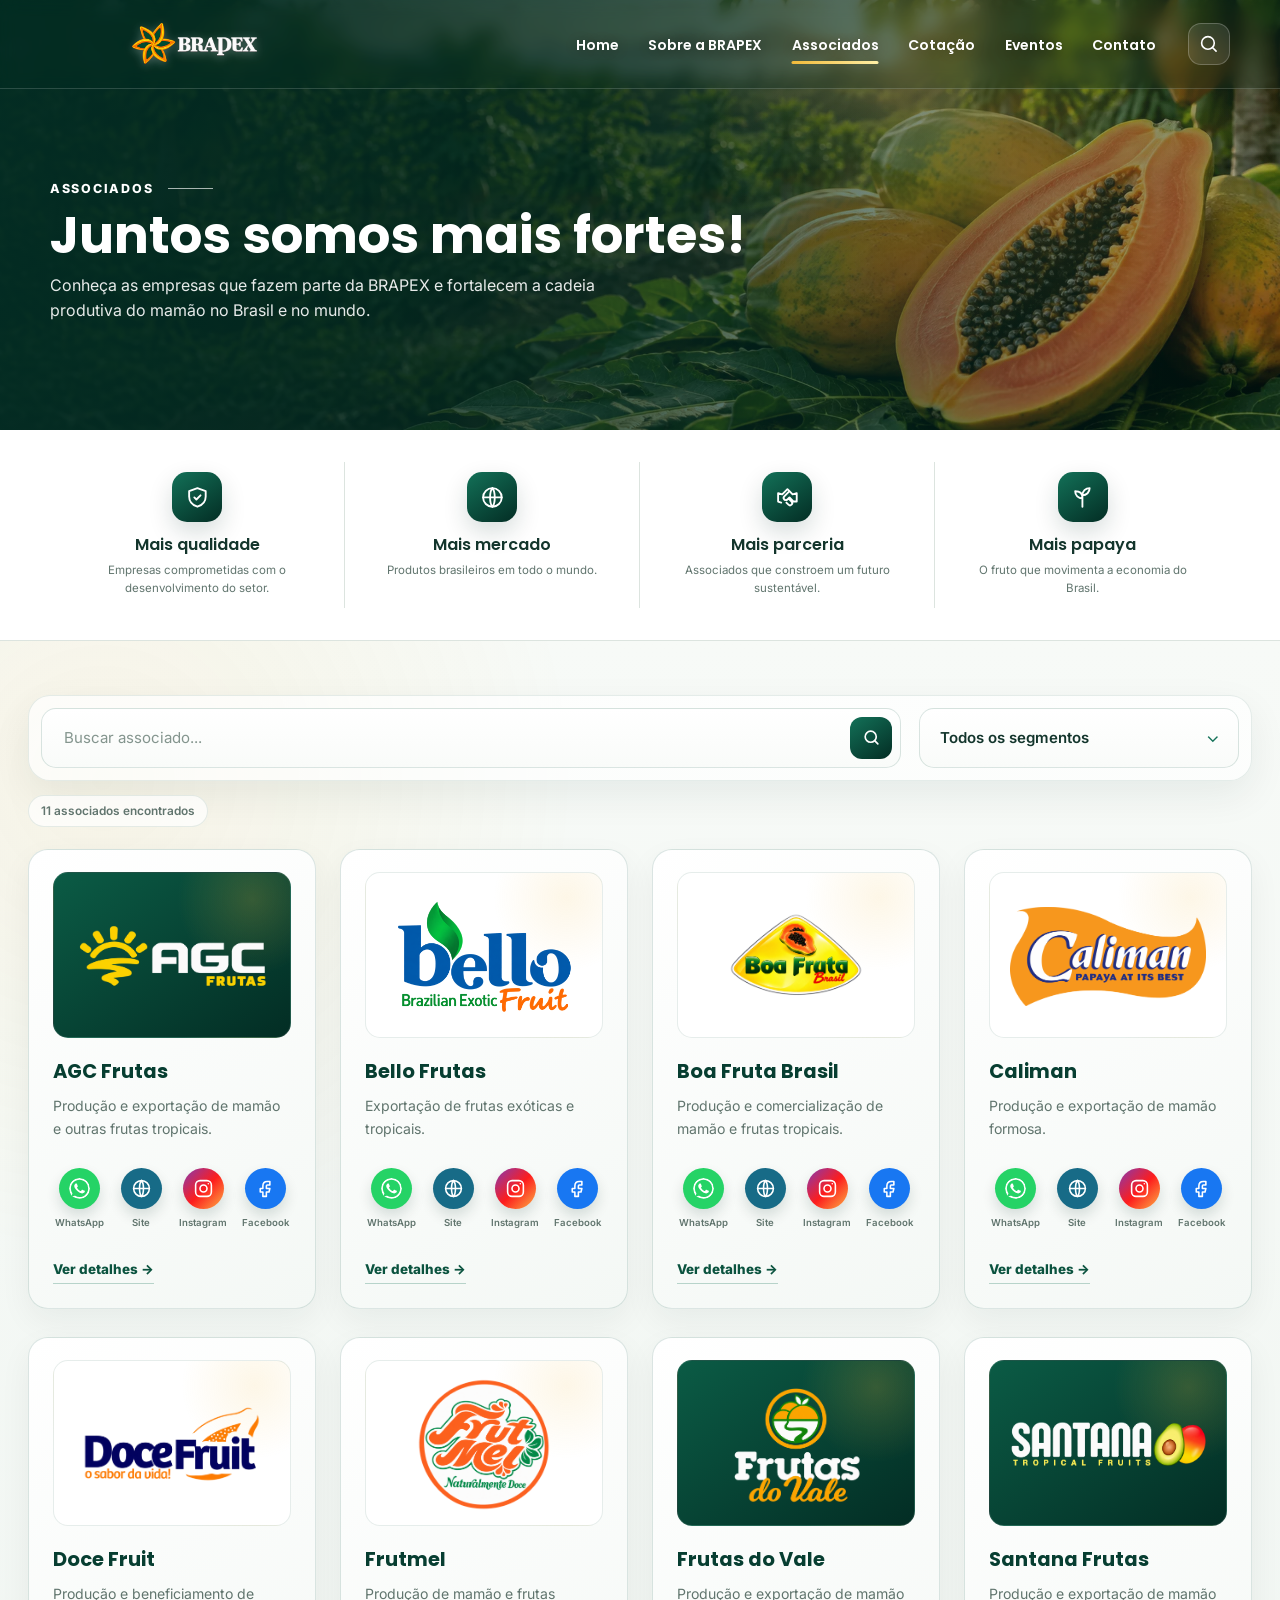
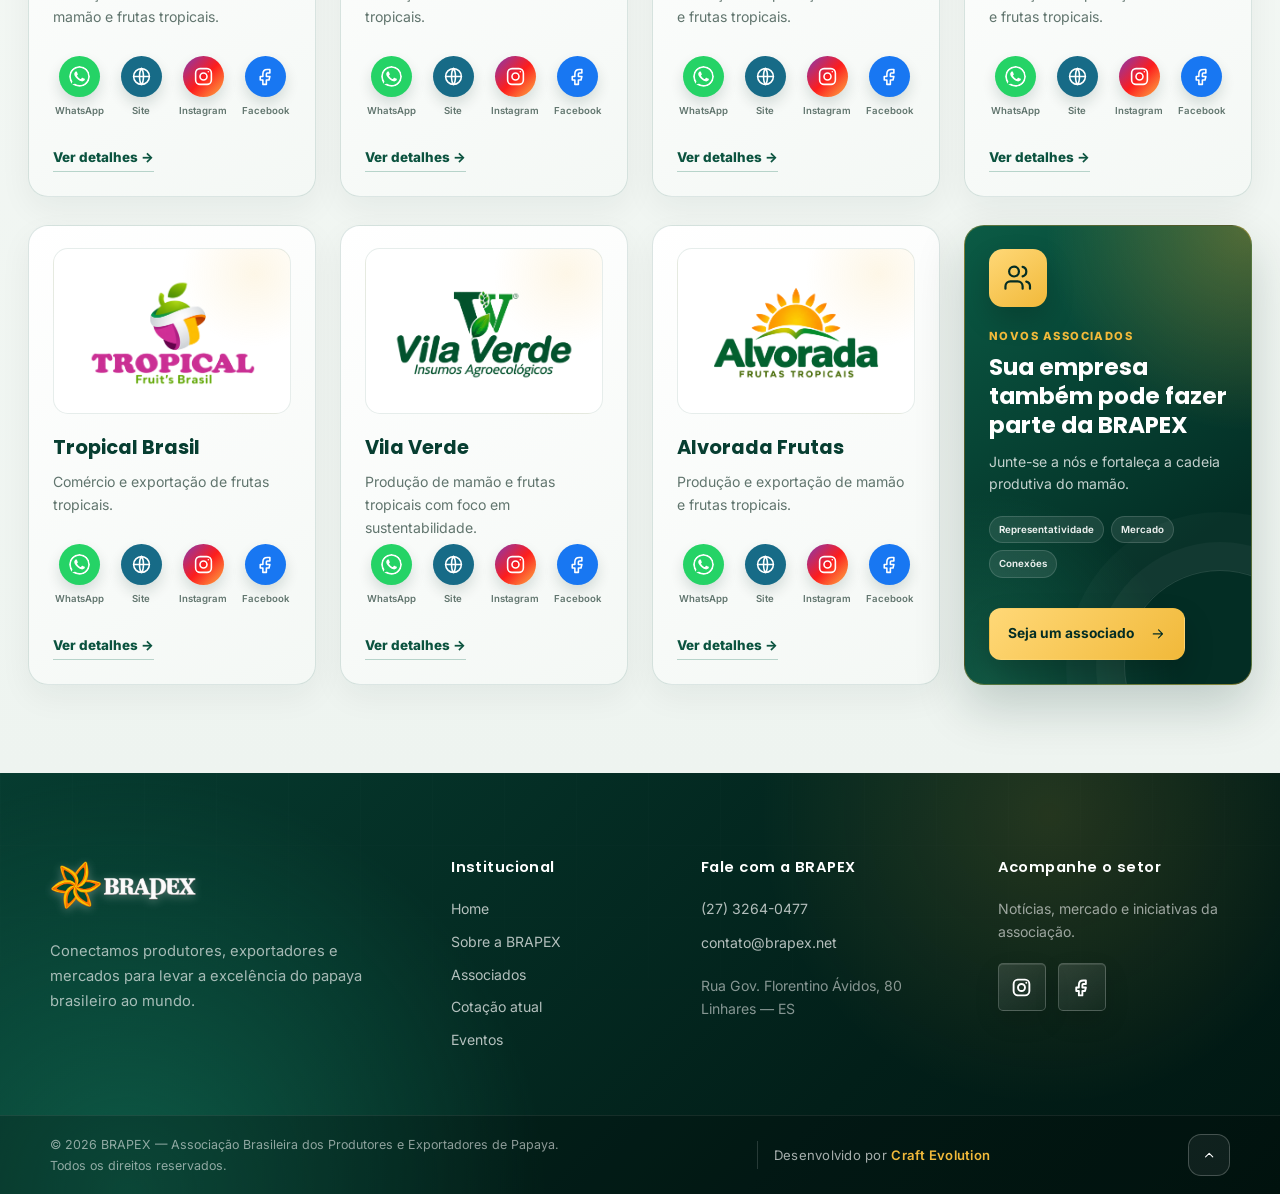
==== commit 28b3ef7a: "feat: melhora footer - fontes maiores, remove links sem URL, destaca credito Craft Evolution" ====
--- a/pages/associados.html
+++ b/pages/associados.html
@@ -716,23 +716,23 @@
             >
               <svg class="icon"><use href="#icon-facebook"></use></svg>
             </a>
-            <a href="#" aria-label="LinkedIn">
-              <svg class="icon"><use href="#icon-linkedin"></use></svg>
-            </a>
-            <a href="#" aria-label="YouTube">
-              <svg class="icon"><use href="#icon-youtube"></use></svg>
-            </a>
           </div>
         </div>
       </div>
       <div class="footer__bottom">
         <div class="container">
-          <p>
-            ©
-            <span data-current-year></span>
-            BRAPEX. Todos os direitos reservados.
-          </p>
-          <p>Associação Brasileira dos Produtores e Exportadores de Papaya</p>
+          <div class="footer__bottom-left">
+            <p>
+              ©
+              <span data-current-year></span>
+              BRAPEX — Associação Brasileira dos Produtores e Exportadores de Papaya.
+            </p>
+            <p>Todos os direitos reservados.</p>
+          </div>
+          <div class="footer__dev-credit">
+            <span class="footer__dev-separator"></span>
+            <p>Desenvolvido por <a href="https://craftevolution.vercel.app/" target="_blank" rel="noopener noreferrer" class="footer__dev-link">Craft Evolution</a></p>
+          </div>
           <button
             class="back-to-top"
             type="button"
--- a/styles/main.css
+++ b/styles/main.css
@@ -690,6 +690,309 @@
   transform: translateX(3px);
 }
 
+/* Nossa história */
+
+.story-intro {
+  position: relative;
+  overflow: hidden;
+  padding: 68px 0 50px;
+  background: #fbfcf8 url("../assets/images/0b1a9ba0-732a-4593-9e26-1e6e17175fd5.png") center / cover no-repeat;
+}
+
+.story-intro__container {
+  display: grid;
+  grid-template-columns: minmax(420px, 0.82fr) minmax(560px, 1.18fr);
+  grid-template-areas:
+    "content media"
+    "pillars media";
+  align-items: center;
+  column-gap: clamp(44px, 5vw, 96px);
+  row-gap: 34px;
+  width: min(calc(100% - 80px), 1780px);
+  margin-inline: auto;
+}
+
+.story-intro__content {
+  position: relative;
+  z-index: 1;
+  grid-area: content;
+}
+
+.story-intro__eyebrow {
+  display: flex;
+  align-items: center;
+  gap: 18px;
+  margin: 0 0 22px;
+  color: var(--green-900);
+  font-size: 0.76rem;
+  font-weight: 700;
+  letter-spacing: 0.32em;
+  text-transform: uppercase;
+}
+
+.story-intro__eyebrow span {
+  width: 62px;
+  height: 3px;
+  flex: 0 0 auto;
+  background: var(--gold);
+}
+
+.story-intro h2 {
+  margin: 0 0 24px;
+  color: var(--green-950);
+  font: 600 clamp(3.2rem, 4.6vw, 5.15rem) / 0.98 var(--serif);
+  letter-spacing: -0.055em;
+}
+
+.story-intro__copy {
+  max-width: 680px;
+  color: #29453d;
+  font-size: clamp(0.94rem, 1.05vw, 1.08rem);
+  line-height: 1.5;
+}
+
+.story-intro__copy p {
+  margin: 0 0 15px;
+}
+
+.story-intro__button {
+  display: inline-flex;
+  align-items: center;
+  gap: 22px;
+  min-height: 58px;
+  margin-top: 6px;
+  padding: 6px 8px 6px 28px;
+  color: #fff;
+  background: linear-gradient(120deg, var(--green-800), var(--green-950));
+  border-radius: 999px;
+  font-size: 0.96rem;
+  font-weight: 600;
+  box-shadow: 0 14px 30px rgba(3, 45, 36, 0.16);
+  transition: transform 0.25s ease, box-shadow 0.25s ease;
+}
+
+.story-intro__button:hover {
+  transform: translateY(-2px);
+  box-shadow: 0 18px 38px rgba(3, 45, 36, 0.22);
+}
+
+.story-intro__button > span {
+  display: grid;
+  place-items: center;
+  width: 44px;
+  height: 44px;
+  color: var(--green-950);
+  background: var(--gold);
+  border-radius: 50%;
+}
+
+.story-intro__button .icon {
+  width: 20px;
+  height: 20px;
+}
+
+.story-intro__media {
+  position: relative;
+  z-index: 1;
+  grid-area: media;
+  overflow: hidden;
+  width: 100%;
+  aspect-ratio: 1.78;
+  border: 1px solid rgba(255, 255, 255, 0.9);
+  border-radius: 42px;
+  box-shadow: 0 25px 55px rgba(3, 45, 36, 0.14);
+}
+
+.story-intro__media video {
+  display: block;
+  width: 100%;
+  height: 100%;
+  object-fit: cover;
+}
+
+.story-intro__pillars {
+  position: relative;
+  z-index: 1;
+  grid-area: pillars;
+  display: grid;
+  grid-template-columns: repeat(3, minmax(0, 1fr));
+  align-items: center;
+}
+
+.story-intro__pillar {
+  display: grid;
+  grid-template-columns: 58px minmax(0, 1fr);
+  align-items: center;
+  gap: 13px;
+  min-height: 62px;
+  padding: 0 20px;
+  border-right: 1px solid rgba(3, 45, 36, 0.28);
+}
+
+.story-intro__pillar:first-child {
+  padding-left: 0;
+}
+
+.story-intro__pillar:last-child {
+  padding-right: 0;
+  border-right: 0;
+}
+
+.story-intro__pillar > span {
+  display: grid;
+  place-items: center;
+  width: 58px;
+  height: 58px;
+  color: #608367;
+  background: rgba(244, 232, 205, 0.72);
+  border-radius: 18px 50% 50% 18px;
+}
+
+.story-intro__pillar .icon {
+  width: 29px;
+  height: 29px;
+}
+
+.story-intro__pillar p {
+  margin: 0;
+  color: #35534a;
+  font-size: 0.82rem;
+  font-weight: 600;
+  line-height: 1.25;
+}
+
+/* Atuação e objetivos */
+
+.objectives {
+  position: relative;
+  overflow: hidden;
+  padding: 44px 0 58px;
+  background: #fbfaf5 url("../assets/images/da79b60c-dfe0-4f11-8d70-b2896b76c627.png") center / cover no-repeat;
+}
+
+.objectives__container {
+  width: min(calc(100% - 80px), 1740px);
+  margin-inline: auto;
+}
+
+.objectives__heading {
+  margin-bottom: 32px;
+  text-align: center;
+}
+
+.objectives__heading h2 {
+  margin: 0;
+  color: var(--green-950);
+  font: 600 clamp(2.3rem, 3.3vw, 3.5rem) / 1.05 var(--serif);
+  letter-spacing: -0.045em;
+}
+
+.objectives__heading span {
+  display: block;
+  width: 68px;
+  height: 4px;
+  margin: 18px auto 0;
+  background: var(--gold-dark);
+  border-radius: 99px;
+}
+
+.objectives__grid {
+  display: grid;
+  grid-template-columns: repeat(3, minmax(0, 1fr));
+  gap: clamp(24px, 2.8vw, 42px);
+}
+
+.objective-card {
+  position: relative;
+  overflow: hidden;
+  min-height: 300px;
+  padding: 22px 30px 32px;
+  background:
+    radial-gradient(circle at 94% 14%, rgba(234, 238, 217, 0.75), transparent 22%),
+    rgba(255, 255, 255, 0.92);
+  border: 1px solid rgba(217, 143, 31, 0.3);
+  border-radius: 24px;
+  box-shadow: 0 22px 45px rgba(55, 65, 43, 0.1);
+  transition: transform 0.25s ease, box-shadow 0.25s ease, border-color 0.25s ease;
+}
+
+.objective-card:hover {
+  transform: translateY(-5px);
+  border-color: rgba(217, 143, 31, 0.55);
+  box-shadow: 0 28px 55px rgba(55, 65, 43, 0.15);
+}
+
+.objective-card__icon {
+  display: grid;
+  place-items: center;
+  width: 82px;
+  height: 82px;
+  margin-bottom: 13px;
+  color: #efc668;
+  background:
+    radial-gradient(circle at 35% 25%, rgba(255, 255, 255, 0.12), transparent 32%),
+    linear-gradient(145deg, #365b3a, #123c2c);
+  border: 2px solid var(--gold);
+  border-radius: 50%;
+  box-shadow: 0 10px 24px rgba(3, 45, 36, 0.14);
+}
+
+.objective-card__icon .icon {
+  width: 40px;
+  height: 40px;
+  stroke-width: 1.45;
+}
+
+.objective-card h3 {
+  margin: 0;
+  color: var(--green-950);
+  font: 600 clamp(1.3rem, 1.65vw, 1.7rem) / 1.15 var(--serif);
+  letter-spacing: -0.035em;
+}
+
+.objective-card__rule {
+  display: block;
+  width: 64px;
+  height: 2px;
+  margin: 12px 0 13px;
+  background: var(--gold-dark);
+}
+
+.objective-card p {
+  max-width: 420px;
+  margin: 0;
+  padding-right: 38px;
+  color: #4d5d58;
+  font-size: clamp(0.84rem, 0.9vw, 0.95rem);
+  line-height: 1.5;
+}
+
+.objective-card > a {
+  position: absolute;
+  right: 22px;
+  bottom: 22px;
+  display: grid;
+  place-items: center;
+  width: 46px;
+  height: 46px;
+  color: var(--gold-dark);
+  background: rgba(255, 255, 255, 0.8);
+  border: 2px solid var(--gold-dark);
+  border-radius: 50%;
+  transition: color 0.2s ease, background 0.2s ease, transform 0.2s ease;
+}
+
+.objective-card > a:hover {
+  color: var(--green-950);
+  background: var(--gold);
+  transform: translateX(3px);
+}
+
+.objective-card > a .icon {
+  width: 25px;
+  height: 25px;
+}
+
 /* Cabeçalhos de seção */
 
 .section-heading {
@@ -733,6 +1036,7 @@
 .quote-section {
   position: relative;
   isolation: isolate;
+  padding-block: 64px;
   background:
     linear-gradient(rgba(250, 250, 244, 0.72), rgba(241, 247, 240, 0.78)),
     url("../assets/images/imagem-da-seção-cotação.webp") center / cover;
@@ -763,12 +1067,12 @@
 
 .quote-section .section-heading h2 {
   color: var(--green-950);
-  font-size: clamp(2.2rem, 4vw, 4.2rem);
-  font-weight: 400;
+  font: 600 clamp(2rem, 3vw, 3rem) / 1.08 var(--serif);
+  letter-spacing: -0.04em;
 }
 
 .quote-section .section-heading h2 strong {
-  font-weight: 750;
+  font-weight: inherit;
 }
 
 .quote-section .updated {
@@ -1057,6 +1361,402 @@
   color: var(--green-950);
   background: var(--gold);
   transform: translateY(-2px);
+}
+
+/* Politica de gestao inspirada no painel de referencia */
+
+.management-policy {
+  min-height: 0;
+  padding: clamp(72px, 7vw, 108px) 0;
+  background: #f7fafc url("../assets/images/0b1a9ba0-732a-4593-9e26-1e6e17175fd5.png") center / cover no-repeat;
+}
+
+.management-policy__container {
+  position: relative;
+  top: auto;
+  display: grid;
+  grid-template-columns: minmax(300px, 0.82fr) minmax(0, 2.25fr);
+  align-items: center;
+  gap: clamp(38px, 4vw, 70px);
+  width: min(calc(100% - 64px), 1660px);
+  height: auto;
+  min-height: 0;
+  margin-inline: auto;
+  padding: 0;
+}
+
+.management-policy__heading {
+  width: 100%;
+  margin: 0;
+  text-align: left;
+}
+
+.management-policy__eyebrow {
+  display: flex;
+  align-items: center;
+  justify-content: flex-start;
+  gap: 14px;
+  color: var(--green-800);
+}
+
+.management-policy__eyebrow span {
+  width: 76px;
+  height: 1px;
+  background: linear-gradient(90deg, var(--green-700), transparent);
+}
+
+.management-policy__eyebrow .icon {
+  width: 25px;
+  height: 25px;
+  fill: currentColor;
+  stroke-width: 1.4;
+}
+
+.management-policy__heading > p:not([class]) {
+  margin: 10px 0 22px;
+  color: #557f9e;
+  font-size: 0.72rem;
+  font-weight: 700;
+  letter-spacing: 0.36em;
+  text-transform: uppercase;
+}
+
+.management-policy__heading h2 {
+  max-width: 430px;
+  margin: 0;
+  color: #082e47;
+  font: 600 clamp(3rem, 4.35vw, 5.25rem) / 0.98 var(--sans);
+  letter-spacing: -0.055em;
+  text-transform: none;
+}
+
+.management-policy__heading h2 strong {
+  display: block;
+  color: var(--green-700);
+  font-weight: 700;
+}
+
+.management-policy__lead {
+  max-width: 420px;
+  margin: 24px 0 0 !important;
+  color: #315d79 !important;
+  font: 400 clamp(1.1rem, 1.45vw, 1.4rem) / 1.48 var(--sans) !important;
+  letter-spacing: 0 !important;
+  text-transform: none !important;
+}
+
+.management-policy__summary {
+  max-width: 420px;
+  margin: 22px 0 0 !important;
+  padding-top: 18px;
+  color: #6b8ba1 !important;
+  border-top: 2px solid #4d9dd8;
+  font: 400 0.98rem / 1.52 var(--sans) !important;
+  letter-spacing: 0 !important;
+  text-transform: none !important;
+}
+
+.management-policy__commitment {
+  display: grid;
+  grid-template-columns: 52px 1fr 24px;
+  align-items: center;
+  gap: 16px;
+  max-width: 420px;
+  margin-top: 26px;
+  padding: 14px 18px 14px 14px;
+  color: #376c8c;
+  background: rgba(255, 255, 255, 0.82);
+  border: 1px solid rgba(101, 151, 184, 0.14);
+  border-radius: 16px;
+  box-shadow: 0 14px 38px rgba(31, 78, 105, 0.08);
+}
+
+.management-policy__commitment .icon:first-child {
+  width: 52px;
+  height: 52px;
+  padding: 13px;
+  color: var(--green-700);
+  background: #e5f1f7;
+  border-radius: 12px;
+}
+
+.management-policy__commitment span {
+  font-size: 0.74rem;
+  line-height: 1.45;
+  letter-spacing: 0.18em;
+  text-transform: uppercase;
+}
+
+.management-policy__commitment strong {
+  color: #174967;
+}
+
+.management-policy__commitment .icon:last-child {
+  width: 20px;
+  height: 20px;
+  color: var(--green-800);
+}
+
+.management-policy__stack {
+  position: relative;
+  overflow: visible;
+  display: grid;
+  grid-template-columns: repeat(6, minmax(0, 1fr));
+  grid-auto-rows: minmax(270px, auto);
+  gap: 20px;
+  width: 100%;
+  height: auto;
+  min-height: 0;
+  margin: 0;
+  border: 0;
+}
+
+.management-policy__item,
+.management-policy__item:last-child {
+  position: relative;
+  inset: auto;
+  overflow: hidden;
+  display: flex;
+  grid-column: span 2;
+  flex-direction: column;
+  align-items: flex-start;
+  justify-content: flex-end;
+  width: 100%;
+  height: auto;
+  min-height: 310px;
+  margin: 0;
+  padding: 28px;
+  color: #fff;
+  background-position: center;
+  background-size: cover;
+  border: 0;
+  border-radius: 20px;
+  opacity: 1;
+  pointer-events: auto;
+  transform: none;
+  filter: none;
+  box-shadow: 0 18px 42px rgba(8, 46, 67, 0.15);
+  will-change: auto;
+}
+
+.management-policy__item.f1 {
+  background-image: linear-gradient(180deg, rgba(4, 39, 55, 0.04) 12%, rgba(4, 40, 58, 0.94) 100%), url("../assets/images/conference.webp");
+}
+
+.management-policy__item.f2 {
+  background-image: linear-gradient(180deg, rgba(4, 39, 55, 0.02) 8%, rgba(4, 40, 58, 0.94) 100%), url("../assets/images/hero-papaya.webp");
+}
+
+.management-policy__item.f3 {
+  background-image: linear-gradient(180deg, rgba(4, 39, 55, 0.02) 8%, rgba(4, 40, 58, 0.94) 100%), url("../assets/images/harvest.webp");
+}
+
+.management-policy__item.f4 {
+  grid-column: span 3;
+  min-height: 285px;
+  background-image: linear-gradient(180deg, rgba(4, 39, 55, 0.02) 8%, rgba(4, 40, 58, 0.94) 100%), url("../assets/images/papaya-close.webp");
+  background-position: center 44%;
+}
+
+.management-policy__item.f5 {
+  grid-column: span 3;
+  min-height: 285px;
+  background-image: linear-gradient(180deg, rgba(4, 39, 55, 0.02) 8%, rgba(4, 40, 58, 0.94) 100%), url("../assets/images/card-cotação.webp");
+  background-position: center;
+}
+
+.management-policy__item:nth-child(odd):not(:last-child) {
+  border-right: 0;
+}
+
+.management-policy__item .management-policy__icon {
+  position: relative;
+  z-index: 1;
+  display: grid;
+  place-items: center;
+  width: 66px;
+  height: 66px;
+  margin: 0 0 16px;
+  padding: 0;
+  color: #123d56;
+  background: rgba(255, 255, 255, 0.94);
+  border: 0;
+  border-radius: 50%;
+  box-shadow: 0 10px 24px rgba(0, 26, 41, 0.14);
+}
+
+.management-policy__item .management-policy__icon .icon {
+  width: 34px;
+  height: 34px;
+  filter: none;
+  stroke-width: 1.35;
+}
+
+.management-policy__item .management-policy__content {
+  position: relative;
+  z-index: 1;
+  width: 100%;
+  padding: 0;
+}
+
+.management-policy__item .management-policy__index {
+  position: static;
+  display: flex;
+  align-items: center;
+  gap: 10px;
+  margin: 0 0 2px !important;
+  color: rgba(255, 255, 255, 0.9) !important;
+  font: 500 0.92rem var(--sans) !important;
+  letter-spacing: 0.02em;
+}
+
+.management-policy__item .management-policy__index strong {
+  color: #fff;
+  font-size: 1.22rem;
+}
+
+.management-policy__item .management-policy__index span {
+  color: var(--gold);
+}
+
+.management-policy__item .management-policy__content h3 {
+  margin: 0;
+  color: #fff;
+  font: 600 clamp(1.45rem, 1.75vw, 2rem) / 1.1 var(--sans);
+  letter-spacing: -0.035em;
+}
+
+.management-policy__item .management-policy__content p:not(.management-policy__index) {
+  max-width: 540px;
+  margin: 10px 0 0;
+  color: rgba(255, 255, 255, 0.92);
+  font: 400 clamp(0.86rem, 0.88vw, 0.98rem) / 1.42 var(--sans);
+}
+
+@media (max-width: 1180px) {
+  .management-policy__container {
+    grid-template-columns: 1fr;
+    width: min(calc(100% - 48px), 1120px);
+  }
+
+  .management-policy__heading {
+    display: grid;
+    grid-template-columns: minmax(260px, 0.8fr) minmax(0, 1.2fr);
+    gap: 18px 44px;
+    align-items: end;
+  }
+
+  .management-policy__eyebrow,
+  .management-policy__heading > p:not([class]),
+  .management-policy__heading h2 {
+    grid-column: 1;
+  }
+
+  .management-policy__lead,
+  .management-policy__summary,
+  .management-policy__commitment {
+    grid-column: 2;
+  }
+
+  .management-policy__lead {
+    grid-row: 1 / span 2;
+    align-self: end;
+  }
+
+  .management-policy__summary {
+    grid-row: 3;
+  }
+
+  .management-policy__commitment {
+    grid-row: 4;
+    margin-top: 4px;
+  }
+}
+
+@media (max-width: 820px) {
+  .management-policy {
+    padding: 68px 0;
+  }
+
+  .management-policy__container {
+    width: min(calc(100% - 32px), 760px);
+  }
+
+  .management-policy__heading {
+    display: block;
+  }
+
+  .management-policy__heading h2,
+  .management-policy__lead,
+  .management-policy__summary,
+  .management-policy__commitment {
+    max-width: 620px;
+  }
+
+  .management-policy__stack {
+    grid-template-columns: repeat(2, minmax(0, 1fr));
+    margin-top: 44px;
+  }
+
+  .management-policy__item,
+  .management-policy__item:last-child,
+  .management-policy__item.f4,
+  .management-policy__item.f5 {
+    grid-column: span 1;
+    min-height: 300px;
+  }
+
+  .management-policy__item.f5 {
+    grid-column: 1 / -1;
+  }
+}
+
+@media (max-width: 560px) {
+  .management-policy {
+    padding: 54px 0;
+  }
+
+  .management-policy__container {
+    width: min(calc(100% - 24px), 520px);
+  }
+
+  .management-policy__heading h2 {
+    font-size: clamp(2.8rem, 15vw, 4.2rem);
+  }
+
+  .management-policy__lead {
+    margin-top: 20px !important;
+  }
+
+  .management-policy__summary {
+    margin-top: 18px !important;
+  }
+
+  .management-policy__stack {
+    grid-template-columns: 1fr;
+    gap: 16px;
+    margin-top: 38px;
+  }
+
+  .management-policy__item,
+  .management-policy__item:last-child,
+  .management-policy__item.f4,
+  .management-policy__item.f5 {
+    grid-column: 1;
+    min-height: 330px;
+    padding: 24px;
+    text-align: left;
+  }
+
+  .management-policy__item .management-policy__icon {
+    width: 60px;
+    height: 60px;
+  }
+
+  .management-policy__item .management-policy__icon .icon {
+    width: 31px;
+    height: 31px;
+  }
 }
 
 /* Sobre a BRAPEX */
@@ -1283,15 +1983,22 @@
   position: relative;
   z-index: 1;
   display: grid;
-  grid-template-columns: minmax(560px, 0.95fr) minmax(620px, 1.05fr);
-  align-items: center;
-  gap: clamp(66px, 5vw, 92px);
+  grid-template-columns: 1fr;
+  align-items: stretch;
+  gap: 42px;
   min-height: 0;
 }
 
 .contact__form-wrap {
-  max-width: 560px;
+  max-width: none;
+  padding: clamp(32px, 4vw, 52px);
   color: #fff;
+  background:
+    radial-gradient(circle at 88% 10%, rgba(241, 185, 58, 0.16), transparent 28%),
+    linear-gradient(135deg, #07503e 0%, #032d24 78%);
+  border: 1px solid rgba(255, 255, 255, 0.1);
+  border-radius: 30px;
+  box-shadow: 0 28px 70px rgba(3, 45, 36, 0.2);
 }
 
 .contact__form-wrap .eyebrow {
@@ -1330,14 +2037,13 @@
 
 .contact-form {
   display: grid;
+  grid-template-columns: repeat(3, minmax(0, 1fr));
   gap: 14px;
   margin-top: 24px;
 }
 
 .form-row {
-  display: grid;
-  grid-template-columns: 1fr 1fr;
-  gap: 16px;
+  display: contents;
 }
 
 .contact-form label {
@@ -1392,7 +2098,8 @@
 }
 
 .contact-form textarea {
-  min-height: 112px;
+  height: 54px;
+  min-height: 54px;
 }
 
 .contact-form input::placeholder,
@@ -1411,7 +2118,8 @@
 
 .contact-form__footer {
   display: grid;
-  grid-template-columns: minmax(230px, 0.9fr) minmax(190px, 1.1fr);
+  grid-column: 1 / -1;
+  grid-template-columns: minmax(230px, 300px) minmax(260px, 1fr);
   align-items: center;
   gap: 24px;
   margin-top: 8px;
@@ -1470,6 +2178,7 @@
 }
 
 .form-status {
+  grid-column: 1 / -1;
   min-height: 20px;
   margin: 0;
   font-size: 0.74rem;
@@ -1537,11 +2246,16 @@
   display: grid;
   align-content: center;
   gap: 28px;
+  width: 100vw;
+  margin-left: calc(50% - 50vw);
+  padding: 36px max(40px, calc((100vw - 1420px) / 2));
+  background: rgba(255, 255, 255, 0.7);
+  border-block: 1px solid rgba(217, 143, 31, 0.16);
 }
 
 .location {
   display: grid;
-  grid-template-columns: minmax(220px, 0.85fr) minmax(280px, 1.15fr);
+  grid-template-columns: minmax(300px, 0.55fr) minmax(0, 1.45fr);
   align-items: stretch;
   gap: 30px;
   padding: 30px;
@@ -1793,7 +2507,7 @@
   max-width: 330px;
   margin: 16px 0 0;
   color: rgba(255, 255, 255, 0.64);
-  font-size: 0.82rem;
+  font-size: 0.92rem;
   line-height: 1.7;
 }
 
@@ -1811,20 +2525,20 @@
 .footer__column {
   display: grid;
   align-content: start;
+  gap: 12px;
+  color: rgba(255, 255, 255, 0.7);
+  font-size: 0.88rem;
+}
+
+.footer__column nav {
+  display: grid;
   gap: 11px;
-  color: rgba(255, 255, 255, 0.7);
-  font-size: 0.78rem;
-}
-
-.footer__column nav {
-  display: grid;
-  gap: 10px;
 }
 
 .footer__title {
   margin: 8px 0 8px !important;
   color: #fff !important;
-  font: 600 0.82rem var(--serif);
+  font: 600 0.92rem var(--serif);
   letter-spacing: 0.03em;
 }
 
@@ -1886,10 +2600,10 @@
 .footer__bottom {
   position: relative;
   z-index: 1;
-  color: rgba(255, 255, 255, 0.48);
-  background: rgba(0, 0, 0, 0.16);
+  color: rgba(255, 255, 255, 0.55);
+  background: rgba(0, 0, 0, 0.22);
   border-top: 1px solid rgba(255, 255, 255, 0.08);
-  font-size: 0.66rem;
+  font-size: 0.78rem;
 }
 
 .footer__bottom .container {
@@ -1897,11 +2611,54 @@
   align-items: center;
   justify-content: space-between;
   gap: 24px;
-  min-height: 72px;
+  min-height: 78px;
 }
 
 .footer__bottom p {
   margin: 0;
+}
+
+.footer__bottom-left {
+  display: flex;
+  flex-direction: column;
+  gap: 2px;
+}
+
+.footer__dev-credit {
+  display: flex;
+  align-items: center;
+  gap: 16px;
+}
+
+.footer__dev-separator {
+  display: block;
+  width: 1px;
+  height: 28px;
+  background: rgba(255, 255, 255, 0.15);
+}
+
+.footer__dev-credit p {
+  font-size: 0.82rem;
+  color: rgba(255, 255, 255, 0.65);
+  letter-spacing: 0.02em;
+}
+
+.footer__dev-link {
+  color: var(--gold);
+  font-weight: 600;
+  text-decoration: none;
+  background-image: linear-gradient(var(--gold), var(--gold));
+  background-size: 0% 1.5px;
+  background-position: 0% 100%;
+  background-repeat: no-repeat;
+  transition:
+    color 0.25s ease,
+    background-size 0.35s ease;
+}
+
+.footer__dev-link:hover {
+  color: #ffd06b;
+  background-size: 100% 1.5px;
 }
 
 /* Página de associados */
@@ -2395,8 +3152,8 @@
   }
 
   .contact__grid {
-    grid-template-columns: minmax(0, 0.95fr) minmax(520px, 1.05fr);
-    gap: 44px;
+    grid-template-columns: 1fr;
+    gap: 40px;
   }
 
   .contact__form-wrap h2 {
@@ -2404,13 +3161,37 @@
   }
 
   .location {
-    grid-template-columns: minmax(190px, 0.85fr) minmax(260px, 1.15fr);
+    grid-template-columns: minmax(280px, 0.55fr) minmax(0, 1.45fr);
     gap: 20px;
     padding: 24px;
   }
 }
 
 @media (max-width: 1100px) {
+  .story-intro {
+    padding: 64px 0;
+    background-position: 68% center;
+  }
+
+  .story-intro__container {
+    grid-template-columns: 1fr;
+    grid-template-areas:
+      "content"
+      "media"
+      "pillars";
+    row-gap: 36px;
+    width: min(calc(100% - 56px), 860px);
+  }
+
+  .story-intro__content,
+  .story-intro__copy {
+    max-width: 760px;
+  }
+
+  .story-intro__media {
+    border-radius: 32px;
+  }
+
   .header__inner {
     min-height: 82px;
   }
@@ -2459,8 +3240,8 @@
   }
 
   .contact__grid {
-    grid-template-columns: minmax(0, 0.85fr) minmax(500px, 1.15fr);
-    gap: 42px;
+    grid-template-columns: 1fr;
+    gap: 40px;
   }
 
   .contact__form-wrap h2 {
@@ -2468,7 +3249,7 @@
   }
 
   .location {
-    grid-template-columns: minmax(205px, 0.8fr) minmax(260px, 1.2fr);
+    grid-template-columns: minmax(270px, 0.55fr) minmax(0, 1.45fr);
     gap: 22px;
     padding: 26px;
   }
@@ -2484,6 +3265,22 @@
 }
 
 @media (max-width: 1050px) {
+  .objectives__grid {
+    grid-template-columns: repeat(2, minmax(0, 1fr));
+    max-width: 860px;
+    margin-inline: auto;
+  }
+
+  .objective-card {
+    min-height: 280px;
+  }
+
+  .objective-card:last-child {
+    grid-column: 1 / -1;
+    width: calc(50% - 12px);
+    justify-self: center;
+  }
+
   .contact__grid {
     grid-template-columns: 1fr;
     gap: 68px;
@@ -2508,23 +3305,39 @@
   }
 
   .contact__form-wrap {
-    max-width: 680px;
+    max-width: none;
   }
 
   .contact__location-wrap {
-    padding: 28px;
-    background: linear-gradient(145deg, #fff, #f6f3eb);
-    border: 1px solid rgba(241, 185, 58, 0.18);
-    border-radius: 30px;
-    box-shadow: 0 24px 60px rgba(0, 26, 20, 0.2);
+    padding: 28px max(25px, calc((100vw - 1420px) / 2));
+    background: rgba(255, 255, 255, 0.78);
+    border-block: 1px solid rgba(217, 143, 31, 0.16);
+    border-radius: 0;
+    box-shadow: none;
   }
 
   .location {
-    grid-template-columns: minmax(230px, 0.85fr) minmax(300px, 1.15fr);
+    grid-template-columns: minmax(260px, 0.55fr) minmax(0, 1.45fr);
   }
 }
 
 @media (max-width: 900px) {
+  .contact__form-wrap {
+    padding: 34px;
+  }
+
+  .contact-form {
+    grid-template-columns: repeat(2, minmax(0, 1fr));
+  }
+
+  .contact-form > label {
+    grid-column: 1 / -1;
+  }
+
+  .contact-form textarea {
+    height: 82px;
+  }
+
   .header-search {
     display: none;
   }
@@ -2657,6 +3470,154 @@
 }
 
 @media (max-width: 620px) {
+  .contact__form-wrap {
+    padding: 26px 20px;
+    border-radius: 22px;
+  }
+
+  .contact-form {
+    grid-template-columns: 1fr;
+  }
+
+  .contact-form > label {
+    grid-column: auto;
+  }
+
+  .contact-form textarea {
+    height: 96px;
+  }
+
+  .story-intro {
+    padding: 52px 0 46px;
+    background-position: 72% center;
+  }
+
+  .story-intro__container {
+    width: min(calc(100% - 30px), 860px);
+    row-gap: 28px;
+  }
+
+  .story-intro__eyebrow {
+    gap: 12px;
+    margin-bottom: 16px;
+    font-size: 0.64rem;
+    letter-spacing: 0.2em;
+  }
+
+  .story-intro__eyebrow span {
+    width: 36px;
+    height: 2px;
+  }
+
+  .story-intro h2 {
+    margin-bottom: 20px;
+    font-size: clamp(2.55rem, 13vw, 3.4rem);
+  }
+
+  .story-intro__copy {
+    font-size: 0.92rem;
+  }
+
+  .story-intro__button {
+    gap: 14px;
+    min-height: 54px;
+    padding-left: 20px;
+    font-size: 0.84rem;
+  }
+
+  .story-intro__button > span {
+    width: 40px;
+    height: 40px;
+  }
+
+  .story-intro__media {
+    aspect-ratio: 1.3;
+    border-radius: 24px;
+  }
+
+  .story-intro__pillars {
+    grid-template-columns: 1fr;
+    gap: 12px;
+  }
+
+  .story-intro__pillar,
+  .story-intro__pillar:first-child,
+  .story-intro__pillar:last-child {
+    padding: 0 0 12px;
+    border-right: 0;
+    border-bottom: 1px solid rgba(3, 45, 36, 0.18);
+  }
+
+  .story-intro__pillar:last-child {
+    padding-bottom: 0;
+    border-bottom: 0;
+  }
+
+  .objectives {
+    padding: 38px 0 44px;
+    background-position: center top;
+  }
+
+  .objectives__container {
+    width: min(calc(100% - 30px), 1740px);
+  }
+
+  .objectives__heading {
+    margin-bottom: 34px;
+  }
+
+  .objectives__heading h2 {
+    font-size: clamp(2.3rem, 11vw, 3rem);
+  }
+
+  .objectives__heading span {
+    width: 54px;
+    height: 3px;
+    margin-top: 18px;
+  }
+
+  .objectives__grid {
+    grid-template-columns: 1fr;
+    gap: 18px;
+  }
+
+  .objective-card:last-child {
+    grid-column: auto;
+    width: 100%;
+  }
+
+  .objective-card {
+    min-height: 0;
+    padding: 24px 22px 82px;
+    border-radius: 24px;
+  }
+
+  .objective-card__icon {
+    width: 82px;
+    height: 82px;
+  }
+
+  .objective-card__icon .icon {
+    width: 40px;
+    height: 40px;
+  }
+
+  .objective-card h3 {
+    font-size: 1.45rem;
+  }
+
+  .objective-card p {
+    padding-right: 0;
+    font-size: 0.9rem;
+  }
+
+  .objective-card > a {
+    right: 22px;
+    bottom: 20px;
+    width: 46px;
+    height: 46px;
+  }
+
   .container {
     width: min(calc(100% - 30px), var(--container));
   }
@@ -2673,8 +3634,8 @@
     width: min(calc(100% - 30px), 1740px);
   }
 
-  .quote-section .section-heading h2 {
-    font-size: clamp(2rem, 9vw, 2.65rem);
+  .quote-section {
+    padding-block: 52px;
   }
 
   .quote-section .updated {
@@ -2846,9 +3807,9 @@
 
   .contact__location-wrap {
     gap: 22px;
-    margin-inline: -7px;
-    padding: 16px;
-    border-radius: 22px;
+    margin-left: calc(50% - 50vw);
+    padding: 18px 15px;
+    border-radius: 0;
   }
 
   .location {
@@ -2930,6 +3891,15 @@
     align-items: flex-start;
     flex-direction: column;
     padding-right: 68px;
+    gap: 14px;
+  }
+
+  .footer__dev-credit {
+    gap: 0;
+  }
+
+  .footer__dev-separator {
+    display: none;
   }
 
   .back-to-top {
@@ -2942,6 +3912,370 @@
 
   .back-to-top:hover {
     transform: translateY(-55%);
+  }
+}
+
+/* Faixa de contato */
+
+.contact-hub {
+  position: relative;
+  overflow: hidden;
+  min-height: 500px;
+  padding: 68px 0 76px;
+  background-color: #fbfaf6;
+  background-image:
+    linear-gradient(rgba(255, 255, 255, 0.3), rgba(255, 255, 255, 0.3)),
+    url("../assets/images/0b1a9ba0-732a-4593-9e26-1e6e17175fd5.png");
+  background-position: center;
+  background-size: cover;
+  background-repeat: no-repeat;
+}
+
+.contact-hub__container {
+  width: min(calc(100% - 72px), 1800px);
+  margin-inline: auto;
+}
+
+.contact-hub__heading {
+  max-width: 900px;
+  margin: 0 auto 42px;
+  text-align: center;
+}
+
+.contact-hub__heading > p:first-child {
+  display: flex;
+  align-items: center;
+  justify-content: center;
+  gap: 24px;
+  margin: 0 0 16px;
+  color: #8c6b38;
+  font-size: 0.7rem;
+  font-weight: 700;
+  letter-spacing: 0.32em;
+  text-transform: uppercase;
+}
+
+.contact-hub__heading > p:first-child span {
+  width: 105px;
+  height: 1px;
+  background: rgba(181, 122, 19, 0.55);
+}
+
+.contact-hub__heading h2 {
+  margin: 0;
+  color: var(--green-950);
+  font: 600 clamp(2.2rem, 3.4vw, 3.5rem) / 1.05 var(--serif);
+  letter-spacing: -0.045em;
+}
+
+.contact-hub__heading > p:last-child {
+  max-width: 780px;
+  margin: 18px auto 0;
+  color: #6b7772;
+  font-size: clamp(0.84rem, 0.95vw, 0.94rem);
+  line-height: 1.5;
+}
+
+.contact-hub__grid {
+  display: grid;
+  grid-template-columns: 1.05fr 1.08fr 0.78fr 1.05fr;
+  align-items: center;
+  gap: 18px;
+}
+
+.contact-hub__card {
+  display: flex;
+  align-items: center;
+  gap: 14px;
+  min-width: 0;
+  min-height: 94px;
+  padding: 15px 18px;
+  background: rgba(255, 255, 255, 0.62);
+  border: 1px solid rgba(217, 143, 31, 0.25);
+  border-radius: 17px;
+  box-shadow: 0 16px 38px rgba(61, 64, 45, 0.07);
+  transition: transform 0.25s ease, box-shadow 0.25s ease;
+}
+
+.contact-hub__card:hover {
+  transform: translateY(-4px);
+  box-shadow: 0 22px 44px rgba(61, 64, 45, 0.13);
+}
+
+.contact-hub__icon {
+  display: grid;
+  place-items: center;
+  width: 50px;
+  height: 50px;
+  flex: 0 0 auto;
+  color: var(--green-900);
+  background: rgba(247, 242, 229, 0.95);
+  border-radius: 50%;
+}
+
+.contact-hub__icon .contact-icon {
+  width: 24px;
+  height: 24px;
+}
+
+.contact-hub__card small,
+.contact-hub__card strong {
+  display: block;
+}
+
+.contact-hub__card small,
+.contact-hub__social > p {
+  color: #8c6b38;
+  font-size: 0.62rem;
+  font-weight: 800;
+  letter-spacing: 0.2em;
+  text-transform: uppercase;
+}
+
+.contact-hub__card strong {
+  margin-top: 8px;
+  color: var(--green-950);
+  font: 600 clamp(0.98rem, 1.25vw, 1.35rem) / 1.1 var(--serif);
+  overflow-wrap: anywhere;
+}
+
+.contact-hub__social,
+.contact-hub__news {
+  min-width: 0;
+  padding-left: 18px;
+  border-left: 1px solid rgba(54, 79, 67, 0.14);
+}
+
+.contact-hub__social > p {
+  margin: 0 0 13px;
+  letter-spacing: 0.12em;
+}
+
+.contact-hub__social > div {
+  display: flex;
+  gap: 13px;
+}
+
+.contact-hub__social a {
+  display: grid;
+  place-items: center;
+  width: 38px;
+  height: 38px;
+  color: #fff;
+  background: var(--green-950);
+  border: 1px solid var(--gold-dark);
+  border-radius: 50%;
+  transition: color 0.2s ease, background 0.2s ease, transform 0.2s ease;
+}
+
+.contact-hub__social a:hover {
+  color: var(--green-950);
+  background: var(--gold);
+  transform: translateY(-3px);
+}
+
+.contact-hub__social .icon {
+  width: 17px;
+  height: 17px;
+}
+
+.contact-hub__news h3 {
+  margin: 0 0 8px;
+  color: var(--green-950);
+  font: 600 1.25rem/1.1 var(--serif);
+}
+
+.contact-hub__news > p:not(.contact-hub__status) {
+  margin: 0 0 12px;
+  color: #72807a;
+  font-size: 0.76rem;
+  line-height: 1.5;
+}
+
+.contact-hub__news form {
+  display: flex;
+  overflow: hidden;
+  min-height: 44px;
+  background: rgba(255, 255, 255, 0.9);
+  border: 1px solid rgba(217, 143, 31, 0.18);
+  border-radius: 16px;
+}
+
+.contact-hub__news input {
+  width: 100%;
+  min-width: 0;
+  padding: 0 18px;
+  color: var(--ink);
+  background: transparent;
+  border: 0;
+  outline: 0;
+}
+
+.contact-hub__news button {
+  display: inline-flex;
+  align-items: center;
+  justify-content: center;
+  gap: 10px;
+  flex: 0 0 auto;
+  padding: 0 17px;
+  color: #fff;
+  background: var(--green-950);
+  border: 0;
+  border-left: 1px solid var(--gold-dark);
+  cursor: pointer;
+  font-size: 0.78rem;
+}
+
+.contact-hub__news button .icon {
+  width: 18px;
+  height: 18px;
+  color: var(--gold);
+}
+
+.contact-hub__status {
+  min-height: 18px;
+  margin: 7px 0 0;
+  color: var(--green-700);
+  font-size: 0.72rem;
+}
+
+@media (max-width: 1200px) {
+  .contact-hub__grid {
+    grid-template-columns: 1fr 1fr;
+  }
+
+  .contact-hub__social,
+  .contact-hub__news {
+    min-height: 94px;
+    padding: 17px 19px;
+    background: rgba(255, 255, 255, 0.5);
+    border: 1px solid rgba(217, 143, 31, 0.2);
+    border-radius: 24px;
+  }
+}
+
+@media (max-width: 700px) {
+  .contact-hub {
+    min-height: 0;
+    padding: 50px 0 56px;
+  }
+
+  .contact-hub__container {
+    width: min(calc(100% - 30px), 1800px);
+  }
+
+  .contact-hub__heading {
+    margin-bottom: 34px;
+  }
+
+  .contact-hub__heading > p:first-child {
+    gap: 12px;
+    font-size: 0.64rem;
+    letter-spacing: 0.2em;
+  }
+
+  .contact-hub__heading > p:first-child span {
+    width: 38px;
+  }
+
+  .contact-hub__heading h2 {
+    font-size: clamp(2.15rem, 10vw, 2.8rem);
+  }
+
+  .contact-hub__grid {
+    grid-template-columns: 1fr;
+  }
+
+  .contact-hub__card,
+  .contact-hub__social,
+  .contact-hub__news {
+    min-height: 0;
+    padding: 18px;
+    border-radius: 20px;
+  }
+
+  .contact-hub__icon {
+    width: 50px;
+    height: 50px;
+  }
+
+  .contact-hub__news form {
+    flex-direction: column;
+    overflow: visible;
+    gap: 8px;
+    background: transparent;
+    border: 0;
+  }
+
+  .contact-hub__news input,
+  .contact-hub__news button {
+    min-height: 52px;
+    border: 1px solid rgba(217, 143, 31, 0.22);
+    border-radius: 14px;
+  }
+}
+
+/* Localização */
+
+.location-strip {
+  width: 100%;
+  height: 430px;
+  overflow: hidden;
+  background: #e8eee8;
+  border-top: 1px solid rgba(217, 143, 31, 0.15);
+}
+
+.location-strip > iframe {
+  display: block;
+  width: 100%;
+  height: 100%;
+  border: 0;
+  filter: saturate(0.8) contrast(0.96);
+}
+
+@media (max-width: 620px) {
+  .location-strip {
+    height: 340px;
+  }
+}
+
+/* Localização em faixa integral, sem aparência de card */
+
+.contact__location-wrap {
+  gap: 0;
+  width: 100vw;
+  margin-left: calc(50% - 50vw);
+  padding: 0;
+  background: #fff;
+  border: 0;
+  border-radius: 0;
+  box-shadow: none;
+}
+
+.location {
+  width: 100%;
+  padding: 44px max(40px, calc((100vw - 1420px) / 2));
+  background: #fff;
+  border: 0;
+  border-radius: 0;
+  box-shadow: none;
+  backdrop-filter: none;
+}
+
+.location-benefits {
+  width: 100%;
+  padding: 22px max(40px, calc((100vw - 1420px) / 2)) 32px;
+  background: #f7f5ef;
+  border-top: 1px solid rgba(19, 113, 88, 0.1);
+}
+
+@media (max-width: 620px) {
+  .location {
+    padding: 28px 15px;
+  }
+
+  .location-benefits {
+    padding: 12px 15px 22px;
   }
 }
 
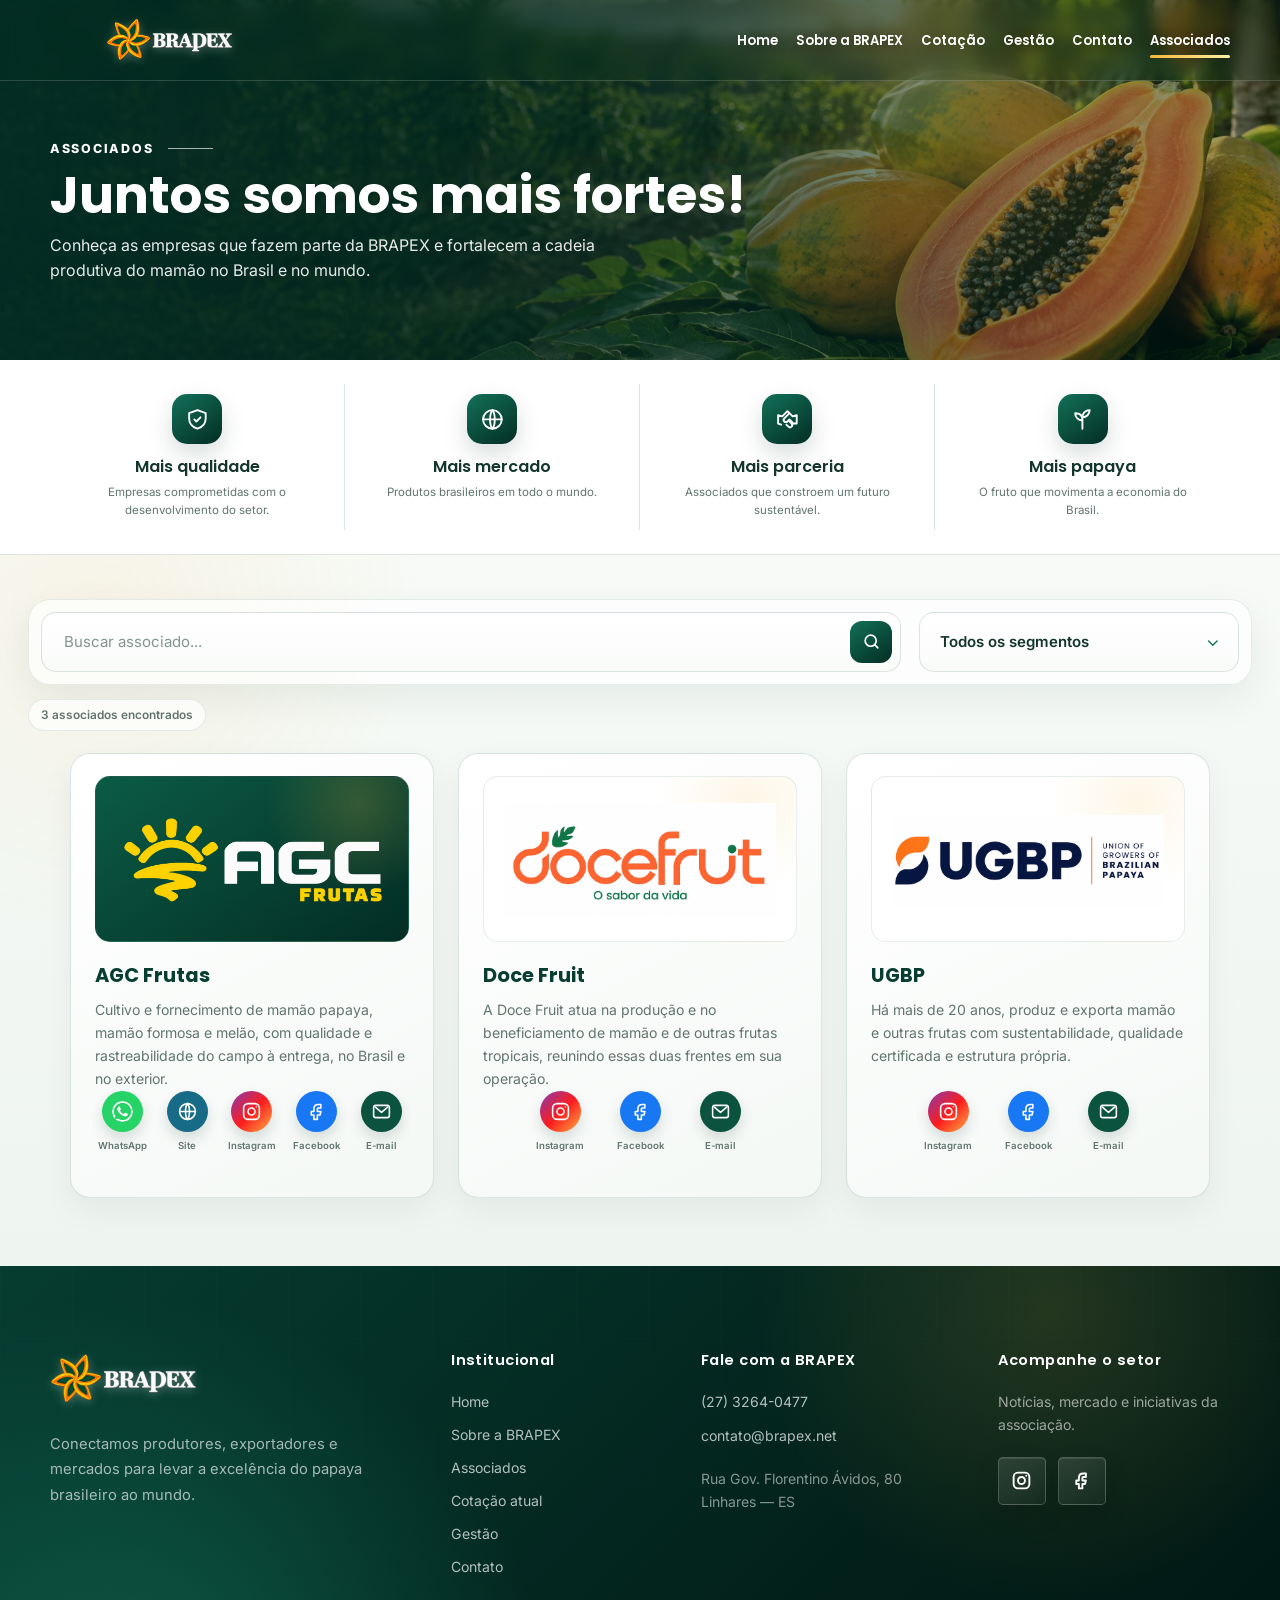
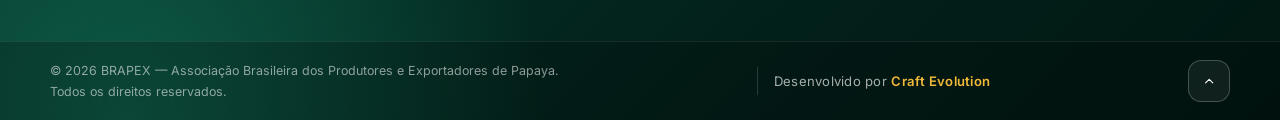
==== commit ab049ded: "feat: atualiza cotacao e associados" ====
--- a/pages/associados.html
+++ b/pages/associados.html
@@ -75,6 +75,10 @@
         <path
           d="M14 8h3V4h-3c-3 0-5 2-5 5v3H6v4h3v5h4v-5h3l1-4h-4V9c0-.7.3-1 1-1Z"
         ></path>
+      </symbol>
+      <symbol id="icon-email" viewBox="0 0 24 24">
+        <rect x="3" y="5" width="18" height="14" rx="2.5"></rect>
+        <path d="m5 7 7 6 7-6"></path>
       </symbol>
       <symbol id="icon-linkedin" viewBox="0 0 24 24">
         <rect x="3" y="9" width="4" height="12"></rect>
@@ -127,20 +131,13 @@
         <nav class="main-nav" aria-label="Navegação principal" data-menu>
           <a href="../index.html">Home</a>
           <a href="../index.html#sobre">Sobre a BRAPEX</a>
+          <a href="../index.html#cotacao">Cotação</a>
+          <a href="../index.html#gestao">Gestão</a>
+          <a href="../index.html#contato">Contato</a>
           <a class="is-active" href="associados.html" aria-current="page">
             Associados
           </a>
-          <a href="../index.html#cotacao">Cotação</a>
-          <a href="../index.html#eventos">Eventos</a>
-          <a href="../index.html#contato">Contato</a>
         </nav>
-        <a
-          class="header-search"
-          href="#lista-associados"
-          aria-label="Buscar associado"
-        >
-          <svg class="icon"><use href="#icon-search"></use></svg>
-        </a>
       </div>
     </header>
 
@@ -230,9 +227,9 @@
             </label>
           </div>
           <p class="results-count" role="status" data-results-count>
-            11 associados encontrados
+            3 associados encontrados
           </p>
-          <div class="associates__grid" data-associate-grid>
+          <div class="associates__grid associates__grid--compact" data-associate-grid>
             <article
               class="associate-card"
               data-name="AGC Frutas"
@@ -248,134 +245,56 @@
                 />
               </div>
               <h2>AGC Frutas</h2>
-              <p>Produção e exportação de mamão e outras frutas tropicais.</p>
-              <div class="associate-card__links">
-                <a href="#" aria-label="WhatsApp da AGC Frutas">
+              <p>
+                Cultivo e fornecimento de mamão papaya, mamão formosa e melão,
+                com qualidade e rastreabilidade do campo à entrega, no Brasil e
+                no exterior.
+              </p>
+              <div class="associate-card__links associate-card__links--five">
+                <a
+                  href="https://wa.me/5527997911745"
+                  target="_blank"
+                  rel="noopener noreferrer"
+                  aria-label="WhatsApp da AGC Frutas: (27) 99791-1745"
+                >
                   <svg class="icon"><use href="#icon-message"></use></svg>
                   <small>WhatsApp</small>
                 </a>
-                <a href="#" aria-label="Site da AGC Frutas">
+                <a
+                  href="https://agcfrutas.com.br/"
+                  target="_blank"
+                  rel="noopener noreferrer"
+                  aria-label="Site da AGC Frutas"
+                >
                   <svg class="icon"><use href="#icon-globe"></use></svg>
                   <small>Site</small>
                 </a>
-                <a href="#" aria-label="Instagram da AGC Frutas">
+                <a
+                  href="https://www.instagram.com/agc.frutas/"
+                  target="_blank"
+                  rel="noopener noreferrer"
+                  aria-label="Instagram da AGC Frutas"
+                >
                   <svg class="icon"><use href="#icon-instagram"></use></svg>
                   <small>Instagram</small>
                 </a>
-                <a href="#" aria-label="Facebook da AGC Frutas">
+                <a
+                  href="https://www.facebook.com/frutasagc/?locale=pt_BR"
+                  target="_blank"
+                  rel="noopener noreferrer"
+                  aria-label="Facebook da AGC Frutas"
+                >
                   <svg class="icon"><use href="#icon-facebook"></use></svg>
                   <small>Facebook</small>
                 </a>
-              </div>
-              <button type="button">Ver detalhes →</button>
-            </article>
-            <article
-              class="associate-card"
-              data-name="Bello Frutas"
-              data-segment="exportador"
-            >
-              <div class="associate-card__logo">
-                <img
-                  src="../assets/images/associados/bello-fruit.webp"
-                  alt="Logo Bello Frutas"
-                  width="1536"
-                  height="1024"
-                  loading="lazy"
-                />
-              </div>
-              <h2>Bello Frutas</h2>
-              <p>Exportação de frutas exóticas e tropicais.</p>
-              <div class="associate-card__links">
-                <a href="#">
-                  <svg class="icon"><use href="#icon-message"></use></svg>
-                  <small>WhatsApp</small>
-                </a>
-                <a href="#">
-                  <svg class="icon"><use href="#icon-globe"></use></svg>
-                  <small>Site</small>
-                </a>
-                <a href="#">
-                  <svg class="icon"><use href="#icon-instagram"></use></svg>
-                  <small>Instagram</small>
-                </a>
-                <a href="#">
-                  <svg class="icon"><use href="#icon-facebook"></use></svg>
-                  <small>Facebook</small>
-                </a>
-              </div>
-              <button type="button">Ver detalhes →</button>
-            </article>
-            <article
-              class="associate-card"
-              data-name="Boa Fruta Brasil"
-              data-segment="produtor beneficiamento"
-            >
-              <div class="associate-card__logo">
-                <img
-                  src="../assets/images/associados/boa-fruta.webp"
-                  alt="Logo Boa Fruta Brasil"
-                  width="1254"
-                  height="1254"
-                  loading="lazy"
-                />
-              </div>
-              <h2>Boa Fruta Brasil</h2>
-              <p>Produção e comercialização de mamão e frutas tropicais.</p>
-              <div class="associate-card__links">
-                <a href="#">
-                  <svg class="icon"><use href="#icon-message"></use></svg>
-                  <small>WhatsApp</small>
-                </a>
-                <a href="#">
-                  <svg class="icon"><use href="#icon-globe"></use></svg>
-                  <small>Site</small>
-                </a>
-                <a href="#">
-                  <svg class="icon"><use href="#icon-instagram"></use></svg>
-                  <small>Instagram</small>
-                </a>
-                <a href="#">
-                  <svg class="icon"><use href="#icon-facebook"></use></svg>
-                  <small>Facebook</small>
-                </a>
-              </div>
-              <button type="button">Ver detalhes →</button>
-            </article>
-            <article
-              class="associate-card"
-              data-name="Caliman"
-              data-segment="produtor exportador"
-            >
-              <div class="associate-card__logo">
-                <img
-                  src="../assets/images/associados/caliman.webp"
-                  alt="Logo Caliman"
-                  width="2000"
-                  height="1010"
-                  loading="lazy"
-                />
-              </div>
-              <h2>Caliman</h2>
-              <p>Produção e exportação de mamão formosa.</p>
-              <div class="associate-card__links">
-                <a href="#">
-                  <svg class="icon"><use href="#icon-message"></use></svg>
-                  <small>WhatsApp</small>
-                </a>
-                <a href="#">
-                  <svg class="icon"><use href="#icon-globe"></use></svg>
-                  <small>Site</small>
-                </a>
-                <a href="#">
-                  <svg class="icon"><use href="#icon-instagram"></use></svg>
-                  <small>Instagram</small>
-                </a>
-                <a href="#">
-                  <svg class="icon"><use href="#icon-facebook"></use></svg>
-                  <small>Facebook</small>
-                </a>
-              </div>
-              <button type="button">Ver detalhes →</button>
+                <a
+                  href="mailto:contato@agcfrutas.com.br"
+                  aria-label="E-mail da AGC Frutas: contato@agcfrutas.com.br"
+                >
+                  <svg class="icon"><use href="#icon-email"></use></svg>
+                  <small>E-mail</small>
+                </a>
+              </div>
             </article>
             <article
               class="associate-card"
@@ -384,271 +303,100 @@
             >
               <div class="associate-card__logo">
                 <img
-                  src="../assets/images/associados/docefruit.webp"
+                  src="../assets/images/associados/docefruit-atual.webp"
                   alt="Logo Doce Fruit"
-                  width="1774"
-                  height="887"
+                  width="1600"
+                  height="667"
                   loading="lazy"
                 />
               </div>
               <h2>Doce Fruit</h2>
-              <p>Produção e beneficiamento de mamão e frutas tropicais.</p>
-              <div class="associate-card__links">
-                <a href="#">
-                  <svg class="icon"><use href="#icon-message"></use></svg>
-                  <small>WhatsApp</small>
-                </a>
-                <a href="#">
-                  <svg class="icon"><use href="#icon-globe"></use></svg>
-                  <small>Site</small>
-                </a>
-                <a href="#">
+              <p>
+                A Doce Fruit atua na produção e no beneficiamento de mamão e de
+                outras frutas tropicais, reunindo essas duas frentes em sua
+                operação.
+              </p>
+              <div class="associate-card__links associate-card__links--three">
+                <a
+                  class="associate-card__link--instagram"
+                  href="https://www.instagram.com/docefruitexportacoes"
+                  target="_blank"
+                  rel="noopener noreferrer"
+                  aria-label="Instagram da Doce Fruit"
+                >
                   <svg class="icon"><use href="#icon-instagram"></use></svg>
                   <small>Instagram</small>
                 </a>
-                <a href="#">
+                <a
+                  class="associate-card__link--facebook"
+                  href="https://www.facebook.com/docefruitexportacoes"
+                  target="_blank"
+                  rel="noopener noreferrer"
+                  aria-label="Facebook da Doce Fruit"
+                >
                   <svg class="icon"><use href="#icon-facebook"></use></svg>
                   <small>Facebook</small>
                 </a>
-              </div>
-              <button type="button">Ver detalhes →</button>
+                <a
+                  class="associate-card__link--email"
+                  href="mailto:info@docefruit.com"
+                  aria-label="E-mail da Doce Fruit: info@docefruit.com"
+                >
+                  <svg class="icon"><use href="#icon-email"></use></svg>
+                  <small>E-mail</small>
+                </a>
+              </div>
             </article>
             <article
               class="associate-card"
-              data-name="Frutmel"
-              data-segment="produtor"
-            >
-              <div class="associate-card__logo">
-                <img
-                  src="../assets/images/associados/frutmel.webp"
-                  alt="Logo Frutmel"
-                  width="1254"
-                  height="1254"
-                  loading="lazy"
-                />
-              </div>
-              <h2>Frutmel</h2>
-              <p>Produção de mamão e frutas tropicais.</p>
-              <div class="associate-card__links">
-                <a href="#">
-                  <svg class="icon"><use href="#icon-message"></use></svg>
-                  <small>WhatsApp</small>
-                </a>
-                <a href="#">
-                  <svg class="icon"><use href="#icon-globe"></use></svg>
-                  <small>Site</small>
-                </a>
-                <a href="#">
-                  <svg class="icon"><use href="#icon-instagram"></use></svg>
-                  <small>Instagram</small>
-                </a>
-                <a href="#">
-                  <svg class="icon"><use href="#icon-facebook"></use></svg>
-                  <small>Facebook</small>
-                </a>
-              </div>
-              <button type="button">Ver detalhes →</button>
-            </article>
-            <article
-              class="associate-card"
-              data-name="Frutas do Vale"
-              data-segment="produtor exportador"
-            >
-              <div class="associate-card__logo associate-card__logo--dark">
-                <img
-                  src="../assets/images/associados/frutas-do-vale.webp"
-                  alt="Logo Frutas do Vale"
-                  width="1254"
-                  height="1254"
-                  loading="lazy"
-                />
-              </div>
-              <h2>Frutas do Vale</h2>
-              <p>Produção e exportação de mamão e frutas tropicais.</p>
-              <div class="associate-card__links">
-                <a href="#">
-                  <svg class="icon"><use href="#icon-message"></use></svg>
-                  <small>WhatsApp</small>
-                </a>
-                <a href="#">
-                  <svg class="icon"><use href="#icon-globe"></use></svg>
-                  <small>Site</small>
-                </a>
-                <a href="#">
-                  <svg class="icon"><use href="#icon-instagram"></use></svg>
-                  <small>Instagram</small>
-                </a>
-                <a href="#">
-                  <svg class="icon"><use href="#icon-facebook"></use></svg>
-                  <small>Facebook</small>
-                </a>
-              </div>
-              <button type="button">Ver detalhes →</button>
-            </article>
-            <article
-              class="associate-card"
-              data-name="Santana Frutas"
-              data-segment="produtor exportador"
-            >
-              <div class="associate-card__logo associate-card__logo--dark">
-                <img
-                  src="../assets/images/associados/santana-tropical-fruits.webp"
-                  alt="Logo Santana Frutas"
-                  width="2172"
-                  height="724"
-                  loading="lazy"
-                />
-              </div>
-              <h2>Santana Frutas</h2>
-              <p>Produção e exportação de mamão e frutas tropicais.</p>
-              <div class="associate-card__links">
-                <a href="#">
-                  <svg class="icon"><use href="#icon-message"></use></svg>
-                  <small>WhatsApp</small>
-                </a>
-                <a href="#">
-                  <svg class="icon"><use href="#icon-globe"></use></svg>
-                  <small>Site</small>
-                </a>
-                <a href="#">
-                  <svg class="icon"><use href="#icon-instagram"></use></svg>
-                  <small>Instagram</small>
-                </a>
-                <a href="#">
-                  <svg class="icon"><use href="#icon-facebook"></use></svg>
-                  <small>Facebook</small>
-                </a>
-              </div>
-              <button type="button">Ver detalhes →</button>
-            </article>
-            <article
-              class="associate-card"
-              data-name="Tropical Brasil"
-              data-segment="exportador"
-            >
-              <div class="associate-card__logo">
-                <img
-                  src="../assets/images/associados/tropical-fruits.webp"
-                  alt="Logo Tropical Brasil"
-                  width="1683"
-                  height="935"
-                  loading="lazy"
-                />
-              </div>
-              <h2>Tropical Brasil</h2>
-              <p>Comércio e exportação de frutas tropicais.</p>
-              <div class="associate-card__links">
-                <a href="#">
-                  <svg class="icon"><use href="#icon-message"></use></svg>
-                  <small>WhatsApp</small>
-                </a>
-                <a href="#">
-                  <svg class="icon"><use href="#icon-globe"></use></svg>
-                  <small>Site</small>
-                </a>
-                <a href="#">
-                  <svg class="icon"><use href="#icon-instagram"></use></svg>
-                  <small>Instagram</small>
-                </a>
-                <a href="#">
-                  <svg class="icon"><use href="#icon-facebook"></use></svg>
-                  <small>Facebook</small>
-                </a>
-              </div>
-              <button type="button">Ver detalhes →</button>
-            </article>
-            <article
-              class="associate-card"
-              data-name="Vila Verde"
-              data-segment="produtor"
-            >
-              <div class="associate-card__logo">
-                <img
-                  src="../assets/images/associados/vila-verde.webp"
-                  alt="Logo Vila Verde"
-                  width="1774"
-                  height="887"
-                  loading="lazy"
-                />
-              </div>
-              <h2>Vila Verde</h2>
-              <p>
-                Produção de mamão e frutas tropicais com foco em
-                sustentabilidade.
-              </p>
-              <div class="associate-card__links">
-                <a href="#">
-                  <svg class="icon"><use href="#icon-message"></use></svg>
-                  <small>WhatsApp</small>
-                </a>
-                <a href="#">
-                  <svg class="icon"><use href="#icon-globe"></use></svg>
-                  <small>Site</small>
-                </a>
-                <a href="#">
-                  <svg class="icon"><use href="#icon-instagram"></use></svg>
-                  <small>Instagram</small>
-                </a>
-                <a href="#">
-                  <svg class="icon"><use href="#icon-facebook"></use></svg>
-                  <small>Facebook</small>
-                </a>
-              </div>
-              <button type="button">Ver detalhes →</button>
-            </article>
-            <article
-              class="associate-card"
-              data-name="Alvorada Frutas"
+              data-name="UGBP"
               data-segment="produtor exportador"
             >
               <div class="associate-card__logo">
                 <img
-                  src="../assets/images/associados/alvorada-frutas-tropicais.webp"
-                  alt="Logo Alvorada Frutas"
-                  width="1774"
-                  height="887"
+                  src="../assets/images/associados/ugbp-atual.webp"
+                  alt="Logo UGBP"
+                  width="1600"
+                  height="535"
                   loading="lazy"
                 />
               </div>
-              <h2>Alvorada Frutas</h2>
-              <p>Produção e exportação de mamão e frutas tropicais.</p>
-              <div class="associate-card__links">
-                <a href="#">
-                  <svg class="icon"><use href="#icon-message"></use></svg>
-                  <small>WhatsApp</small>
-                </a>
-                <a href="#">
-                  <svg class="icon"><use href="#icon-globe"></use></svg>
-                  <small>Site</small>
-                </a>
-                <a href="#">
+              <h2>UGBP</h2>
+              <p>
+                Há mais de 20 anos, produz e exporta mamão e outras frutas com
+                sustentabilidade, qualidade certificada e estrutura própria.
+              </p>
+              <div class="associate-card__links associate-card__links--three">
+                <a
+                  class="associate-card__link--instagram"
+                  href="https://www.instagram.com/ugbp/"
+                  target="_blank"
+                  rel="noopener noreferrer"
+                  aria-label="Instagram da UGBP"
+                >
                   <svg class="icon"><use href="#icon-instagram"></use></svg>
                   <small>Instagram</small>
                 </a>
-                <a href="#">
+                <a
+                  class="associate-card__link--facebook"
+                  href="https://www.facebook.com/ugbp/"
+                  target="_blank"
+                  rel="noopener noreferrer"
+                  aria-label="Facebook da UGBP"
+                >
                   <svg class="icon"><use href="#icon-facebook"></use></svg>
                   <small>Facebook</small>
                 </a>
-              </div>
-              <button type="button">Ver detalhes →</button>
+                <a
+                  class="associate-card__link--email"
+                  href="mailto:info@ugbp.com"
+                  aria-label="E-mail da UGBP: info@ugbp.com"
+                >
+                  <svg class="icon"><use href="#icon-email"></use></svg>
+                  <small>E-mail</small>
+                </a>
+              </div>
             </article>
-            <aside class="join-card">
-              <span aria-hidden="true">
-                <svg class="icon"><use href="#icon-users"></use></svg>
-              </span>
-              <p class="join-card__kicker">Novos associados</p>
-              <h2>Sua empresa também pode fazer parte da BRAPEX</h2>
-              <p>Junte-se a nós e fortaleça a cadeia produtiva do mamão.</p>
-              <div class="join-card__benefits" aria-label="Benefícios de ser associado">
-                <span>Representatividade</span>
-                <span>Mercado</span>
-                <span>Conexões</span>
-              </div>
-              <a class="button button--green" href="../index.html#contato">
-                Seja um associado
-                <svg class="icon"><use href="#icon-arrow-right"></use></svg>
-              </a>
-            </aside>
           </div>
           <p class="empty-state" hidden data-empty-state>
             Nenhum associado encontrado com esses filtros.
@@ -683,7 +431,8 @@
             <a href="../index.html#sobre">Sobre a BRAPEX</a>
             <a href="associados.html">Associados</a>
             <a href="../index.html#cotacao">Cotação atual</a>
-            <a href="../index.html#eventos">Eventos</a>
+            <a href="../index.html#gestao">Gestão</a>
+            <a href="../index.html#contato">Contato</a>
           </nav>
         </div>
         <div class="footer__column footer__contact">
--- a/styles/main.css
+++ b/styles/main.css
@@ -321,35 +321,6 @@
 
 .site-header.is-scrolled .main-nav a::after {
   background: linear-gradient(90deg, var(--gold-dark), var(--green-700));
-}
-
-.header-search {
-  display: grid;
-  place-items: center;
-  width: 42px;
-  height: 42px;
-  color: #fff;
-  font-size: 1.18rem;
-  border-radius: 13px;
-  background: rgba(255, 255, 255, 0.1);
-  border: 1px solid rgba(255, 255, 255, 0.22);
-  transition:
-    color 0.2s ease,
-    background 0.2s ease,
-    border-color 0.2s ease,
-    transform 0.2s ease,
-    box-shadow 0.2s ease;
-}
-
-.site-header.is-scrolled .header-search {
-  color: var(--green-800);
-  background: linear-gradient(145deg, #f4faf6, #dfebe4);
-  border-color: rgba(19, 113, 88, 0.12);
-}
-
-.header-search:hover {
-  transform: translateY(-2px);
-  box-shadow: 0 10px 24px rgba(3, 45, 36, 0.12);
 }
 
 .menu-toggle {
@@ -821,11 +792,11 @@
 
 .story-intro__pillar {
   display: grid;
-  grid-template-columns: 58px minmax(0, 1fr);
+  grid-template-columns: 46px minmax(0, 1fr);
   align-items: center;
-  gap: 13px;
-  min-height: 62px;
-  padding: 0 20px;
+  gap: 10px;
+  min-height: 50px;
+  padding: 0 14px;
   border-right: 1px solid rgba(3, 45, 36, 0.28);
 }
 
@@ -841,22 +812,22 @@
 .story-intro__pillar > span {
   display: grid;
   place-items: center;
-  width: 58px;
-  height: 58px;
+  width: 46px;
+  height: 46px;
   color: #608367;
   background: rgba(244, 232, 205, 0.72);
-  border-radius: 18px 50% 50% 18px;
+  border-radius: 15px 50% 50% 15px;
 }
 
 .story-intro__pillar .icon {
-  width: 29px;
-  height: 29px;
+  width: 23px;
+  height: 23px;
 }
 
 .story-intro__pillar p {
   margin: 0;
   color: #35534a;
-  font-size: 0.82rem;
+  font-size: 0.74rem;
   font-weight: 600;
   line-height: 1.25;
 }
@@ -1043,7 +1014,7 @@
 }
 
 .quote-section > .container {
-  width: min(calc(100% - 64px), 1740px);
+  width: min(calc(100% - 64px), 1100px);
 }
 
 .quote-section .section-heading {
@@ -1053,6 +1024,7 @@
 .quote-section .eyebrow--green {
   display: flex;
   align-items: center;
+  justify-content: center;
   gap: 16px;
   color: #47685b;
   letter-spacing: 0.2em;
@@ -1075,110 +1047,49 @@
   font-weight: inherit;
 }
 
-.quote-section .updated {
-  margin: 0 0 8px;
-  padding: 11px 17px;
+.quote-heading {
+  max-width: 760px;
+  margin-inline: auto;
+  text-align: center;
+}
+
+.quote-subtitle {
+  margin: 14px 0 0;
   color: #596d63;
-  background: rgba(239, 244, 234, 0.82);
-  border: 1px solid rgba(11, 83, 63, 0.08);
-  border-radius: 99px;
-  font-size: 0.88rem;
-}
-
-.quote-layout {
-  display: grid;
-  grid-template-columns: minmax(0, 1.75fr) minmax(360px, 0.95fr);
-  gap: 26px;
-  align-items: stretch;
+  font-size: clamp(1rem, 1.4vw, 1.16rem);
+  line-height: 1.55;
 }
 
 .quote-panel {
   overflow: hidden;
+  max-width: 900px;
+  margin-inline: auto;
   background: rgba(255, 255, 255, 0.94);
   border: 1px solid rgba(11, 83, 63, 0.1);
   border-radius: 24px;
   box-shadow: 0 24px 60px rgba(3, 45, 36, 0.11);
 }
 
-.table-scroll {
+.quote-widget {
+  width: 100%;
+  min-height: 220px;
+  padding: clamp(20px, 3vw, 36px);
   overflow-x: auto;
-}
-
-table {
-  width: 100%;
-  border-collapse: collapse;
-}
-
-th,
-td {
-  padding: 22px 24px;
-  text-align: left;
-  border-bottom: 1px solid var(--line);
-}
-
-th {
-  color: #62766e;
-  background: rgba(244, 247, 244, 0.94);
-  font-size: 0.78rem;
-  letter-spacing: 0.14em;
-  text-transform: uppercase;
-}
-
-th .icon {
-  display: inline-block;
-  width: 19px;
-  height: 19px;
-  margin-right: 7px;
-  vertical-align: -4px;
-  stroke-width: 1.7;
-}
-
-td {
-  height: 104px;
-  font-size: 1rem;
-}
-
-.quote-product {
-  display: flex;
-  align-items: center;
-  gap: 15px;
-  min-width: 220px;
-}
-
-.quote-product__thumb {
-  flex: 0 0 82px;
-  width: 82px;
-  height: 62px;
-  object-fit: cover;
-  border-radius: 50%;
-  filter: drop-shadow(0 5px 7px rgba(3, 45, 36, 0.15));
-}
-
-.quote-product strong {
-  display: block;
-  color: var(--green-950);
-  font-size: 1.13rem;
-}
-
-td small {
-  display: block;
-  margin-top: 2px;
+  overscroll-behavior-inline: contain;
+  -webkit-overflow-scrolling: touch;
+}
+
+.quote-widget table {
+  margin-inline: auto;
+}
+
+.quote-widget__fallback {
+  margin: 0;
+  padding: 24px;
   color: var(--muted);
-}
-
-.variation {
-  display: inline-flex;
-  justify-content: center;
-  min-width: 116px;
-  padding: 8px 12px;
-  border-radius: 30px;
-  font-weight: 700;
-  font-size: 0.9rem;
-}
-
-.variation.neutral {
-  color: #55675f;
-  background: #eef2ef;
+  text-align: center;
+  background: #f6f8f5;
+  border-radius: 14px;
 }
 
 .quote-source {
@@ -1196,7 +1107,9 @@
 .quote-source p {
   display: flex;
   align-items: center;
-  gap: 11px;
+  flex-wrap: wrap;
+  gap: 7px;
+  margin: 0;
 }
 
 .quote-source p .icon {
@@ -1206,10 +1119,6 @@
   color: #6d775d;
 }
 
-.quote-source p {
-  margin: 0;
-}
-
 .quote-source a {
   color: var(--green-700);
   font-weight: 800;
@@ -1217,150 +1126,18 @@
   font-size: 0.9rem;
 }
 
-.market-card {
-  position: relative;
-  overflow: hidden;
-  display: flex;
-  flex-direction: column;
-  justify-content: center;
-  min-height: 100%;
-  padding: clamp(30px, 3vw, 54px);
-  color: #fff;
-  background:
-    linear-gradient(100deg, rgba(2, 48, 37, 0.96) 0%, rgba(2, 48, 37, 0.83) 53%, rgba(2, 48, 37, 0.2) 100%),
-    url("../assets/images/card-cota%C3%A7%C3%A3o.webp") center / cover;
-  border: 1px solid rgba(241, 185, 58, 0.13);
-  border-radius: 24px;
-  box-shadow: 0 24px 60px rgba(3, 45, 36, 0.23);
-}
-
-.market-card::after {
-  position: absolute;
-  content: "";
-  right: -45px;
-  bottom: -55px;
-  width: 240px;
-  height: 240px;
-  border: 1px solid rgba(255, 255, 255, 0.16);
-  border-radius: 50%;
-}
-
-.market-card h3 {
-  position: relative;
-  z-index: 1;
-  max-width: 480px;
-  margin: 0 0 18px;
-  font: 750 clamp(1.75rem, 2.5vw, 2.55rem)/1.1 var(--serif);
-  letter-spacing: -0.035em;
-}
-
-.market-card h3 em {
-  color: #f4c44c;
-  font-style: normal;
-}
-
-.market-card > p:not(.eyebrow) {
-  position: relative;
-  z-index: 1;
-  max-width: 410px;
-  color: rgba(255, 255, 255, 0.83);
-  font-size: 1rem;
-  line-height: 1.55;
-}
-
-.market-card .eyebrow {
-  position: relative;
-  z-index: 1;
+.quote-source__status {
   display: flex;
   align-items: center;
-  gap: 14px;
-  margin-bottom: 20px;
-  letter-spacing: 0.2em;
-}
-
-.market-card .eyebrow span {
-  width: 28px;
-  height: 2px;
-  background: var(--gold);
-}
-
-.market-card__numbers {
-  position: relative;
-  z-index: 1;
-  display: grid;
-  grid-template-columns: 1fr 1fr;
-  gap: 18px;
-  margin: 24px 0 28px;
-  padding-top: 19px;
-  border-top: 1px solid rgba(255, 255, 255, 0.19);
-}
-
-.market-card__numbers div {
-  display: grid;
-  grid-template-columns: 52px 1fr;
-  align-items: center;
-  column-gap: 12px;
-  padding-left: 0;
-}
-
-.market-card__metric-icon {
-  grid-row: span 2;
-  display: grid;
-  place-items: center;
-  width: 52px;
-  height: 52px;
-  color: var(--gold);
-  background: rgba(255, 255, 255, 0.11);
-  border-radius: 50%;
-}
-
-.market-card__metric-icon .icon {
-  width: 25px;
-  height: 25px;
-}
-
-.market-card__numbers strong {
-  display: block;
-  font: 750 2rem/1 var(--serif);
-}
-
-.market-card__numbers span {
-  color: rgba(255, 255, 255, 0.72);
-  font-size: 0.77rem;
-}
-
-.market-card__numbers .market-card__metric-icon {
-  color: var(--gold);
-  font-size: inherit;
+  gap: 9px;
+  color: #596d63;
+  white-space: nowrap;
 }
 
 .text-link {
   color: var(--green-700);
   font-weight: 800;
   font-size: 0.82rem;
-}
-
-.market-card .text-link {
-  position: relative;
-  z-index: 1;
-  display: flex;
-  align-items: center;
-  justify-content: center;
-  gap: 12px;
-  width: fit-content;
-  min-height: 54px;
-  padding: 0 24px;
-  color: #f5bd27;
-  border: 1.5px solid #f5bd27;
-  border-radius: 99px;
-  font-size: 0.94rem;
-  transition: color 0.2s ease, background 0.2s ease, transform 0.2s ease;
-}
-
-.market-card .text-link:hover {
-  color: var(--green-950);
-  background: var(--gold);
-  transform: translateY(-2px);
 }
 
 /* Politica de gestao inspirada no painel de referencia */
@@ -2896,6 +2673,12 @@
   gap: 28px 24px;
 }
 
+.associates__grid.associates__grid--compact {
+  grid-template-columns: repeat(3, minmax(0, 1fr));
+  max-width: 1140px;
+  margin-inline: auto;
+}
+
 .associate-card,
 .join-card {
   display: flex;
@@ -2970,6 +2753,17 @@
   text-align: center;
 }
 
+.associate-card__links--five {
+  grid-template-columns: repeat(5, 1fr);
+}
+
+.associate-card__links--three {
+  grid-template-columns: repeat(3, 1fr);
+  width: 100%;
+  max-width: 230px;
+  margin: auto auto 20px;
+}
+
 .associate-card__links a {
   display: grid;
   place-items: center;
@@ -3015,6 +2809,28 @@
 
 .associate-card__links a:nth-child(4) .icon {
   background: #1877f2;
+}
+
+.associate-card__links a:nth-child(5) .icon {
+  background: var(--green-800);
+}
+
+.associate-card__links a.associate-card__link--instagram .icon {
+  fill: none;
+  stroke: currentColor;
+  background: linear-gradient(135deg, #833ab4, #fd1d1d 52%, #fcb045);
+}
+
+.associate-card__links a.associate-card__link--facebook .icon {
+  fill: none;
+  stroke: currentColor;
+  background: #1877f2;
+}
+
+.associate-card__links a.associate-card__link--email .icon {
+  fill: none;
+  stroke: currentColor;
+  background: var(--green-800);
 }
 
 .associate-card__links a:hover .icon {
@@ -3146,6 +2962,172 @@
 
 /* Responsividade */
 
+@media (min-width: 901px) and (max-width: 1440px) {
+  .header__inner {
+    min-height: 76px;
+    gap: 24px;
+  }
+
+  .site-header .brand {
+    width: 240px;
+    min-width: 240px;
+  }
+
+  .main-nav {
+    gap: 18px;
+  }
+
+  .main-nav a {
+    padding-block: 27px 25px;
+    font-size: 0.82rem;
+  }
+
+  .main-nav a::after {
+    bottom: 18px;
+  }
+
+  .section {
+    padding-block: 68px;
+  }
+
+  .hero {
+    height: min(100svh, 660px);
+    min-height: 600px;
+  }
+
+  .hero__content {
+    padding-block: 118px 64px;
+  }
+
+  .hero h1,
+  .hero h2 {
+    max-width: 650px;
+    font-size: clamp(2.7rem, 4.4vw, 4rem);
+  }
+
+  .story-intro {
+    padding: 52px 0 42px;
+  }
+
+  .story-intro__container {
+    grid-template-columns: minmax(360px, 0.86fr) minmax(500px, 1.14fr);
+    column-gap: clamp(36px, 4vw, 58px);
+    row-gap: 26px;
+    width: min(calc(100% - 64px), 1320px);
+  }
+
+  .story-intro__eyebrow {
+    margin-bottom: 16px;
+  }
+
+  .story-intro h2 {
+    margin-bottom: 18px;
+    font-size: clamp(2.75rem, 4vw, 4.2rem);
+  }
+
+  .story-intro__copy {
+    font-size: 0.94rem;
+  }
+
+  .story-intro__button {
+    min-height: 52px;
+  }
+
+  .quote-section {
+    padding-block: 52px;
+  }
+
+  .quote-section .section-heading {
+    margin-bottom: 22px;
+  }
+
+  .quote-widget {
+    min-height: 190px;
+    padding: 22px;
+  }
+
+  .quote-source {
+    min-height: 66px;
+    padding-block: 13px;
+  }
+
+  .management-policy {
+    padding-block: 60px;
+  }
+
+  .management-policy__container {
+    gap: 36px;
+    width: min(calc(100% - 64px), 1320px);
+  }
+
+  .management-policy__heading h2 {
+    font-size: clamp(2.8rem, 4vw, 4.35rem);
+  }
+
+  .management-policy__lead {
+    margin-top: 18px !important;
+    font-size: 1.08rem !important;
+  }
+
+  .management-policy__summary {
+    margin-top: 16px !important;
+    padding-top: 14px;
+    font-size: 0.9rem !important;
+  }
+
+  .management-policy__commitment {
+    margin-top: 18px;
+  }
+
+  .management-policy__stack {
+    grid-auto-rows: minmax(230px, auto);
+    gap: 14px;
+  }
+
+  .management-policy__item,
+  .management-policy__item:last-child {
+    min-height: 260px;
+    padding: 22px;
+  }
+
+  .management-policy__item.f4,
+  .management-policy__item.f5 {
+    min-height: 240px;
+  }
+
+  .management-policy__item .management-policy__icon {
+    width: 56px;
+    height: 56px;
+    margin-bottom: 12px;
+  }
+
+  .management-policy__item .management-policy__icon .icon {
+    width: 29px;
+    height: 29px;
+  }
+
+  .inner-hero {
+    min-height: 360px;
+  }
+
+  .inner-hero .container {
+    padding-block: 108px 46px;
+  }
+
+  .benefits {
+    padding-block: 24px;
+  }
+
+  .associates {
+    padding-top: 44px;
+  }
+
+  .associate-card,
+  .join-card {
+    min-height: 430px;
+  }
+}
+
 @media (max-width: 1250px) {
   .contact > .container {
     width: min(calc(100% - 50px), 1420px);
@@ -3227,14 +3209,6 @@
     grid-template-columns: repeat(3, 1fr);
   }
 
-  .quote-layout {
-    grid-template-columns: 1fr;
-  }
-
-  .market-card {
-    min-height: 300px;
-  }
-
   .about__grid {
     gap: 45px;
   }
@@ -3260,6 +3234,11 @@
 
   .associates__grid {
     grid-template-columns: repeat(3, 1fr);
+  }
+
+  .associates__grid.associates__grid--compact {
+    grid-template-columns: repeat(2, minmax(0, 1fr));
+    max-width: 760px;
   }
 
 }
@@ -3336,10 +3315,6 @@
 
   .contact-form textarea {
     height: 82px;
-  }
-
-  .header-search {
-    display: none;
   }
 
   .header__inner {
@@ -3470,6 +3445,10 @@
 }
 
 @media (max-width: 620px) {
+  .associates__grid.associates__grid--compact {
+    grid-template-columns: 1fr;
+  }
+
   .contact__form-wrap {
     padding: 26px 20px;
     border-radius: 22px;
@@ -3631,37 +3610,20 @@
   }
 
   .quote-section > .container {
-    width: min(calc(100% - 30px), 1740px);
+    width: min(calc(100% - 30px), 1100px);
   }
 
   .quote-section {
     padding-block: 52px;
   }
 
-  .quote-section .updated {
-    margin-top: 14px;
-    font-size: 0.78rem;
-  }
-
-  .market-card {
-    min-height: 440px;
-    padding: 28px 24px;
-    background-position: 63% center;
-  }
-
-  .market-card__numbers {
-    grid-template-columns: 1fr 1fr;
-    gap: 10px;
-  }
-
-  .market-card__numbers div {
-    grid-template-columns: 42px 1fr;
-    column-gap: 8px;
-  }
-
-  .market-card__metric-icon {
-    width: 42px;
-    height: 42px;
+  .quote-panel {
+    border-radius: 18px;
+  }
+
+  .quote-widget {
+    min-height: 180px;
+    padding: 14px;
   }
 
   .quote-source {
@@ -3670,6 +3632,10 @@
   }
 
   .quote-source a {
+    white-space: normal;
+  }
+
+  .quote-source__status {
     white-space: normal;
   }
 
@@ -3757,10 +3723,6 @@
   .quote-source {
     align-items: flex-start;
     flex-direction: column;
-  }
-
-  .market-card__numbers {
-    grid-template-columns: 1fr;
   }
 
   .about__image img {
@@ -4239,6 +4201,34 @@
   }
 }
 
+@media (min-width: 901px) and (max-width: 1440px) {
+  .contact-hub {
+    min-height: 0;
+    padding: 54px 0 60px;
+  }
+
+  .contact-hub__container {
+    width: min(calc(100% - 64px), 1320px);
+  }
+
+  .contact-hub__heading {
+    margin-bottom: 30px;
+  }
+
+  .contact-hub__grid {
+    gap: 14px;
+  }
+
+  .contact-hub__card {
+    min-height: 84px;
+    padding: 13px 15px;
+  }
+
+  .location-strip {
+    height: 360px;
+  }
+}
+
 /* Localização em faixa integral, sem aparência de card */
 
 .contact__location-wrap {
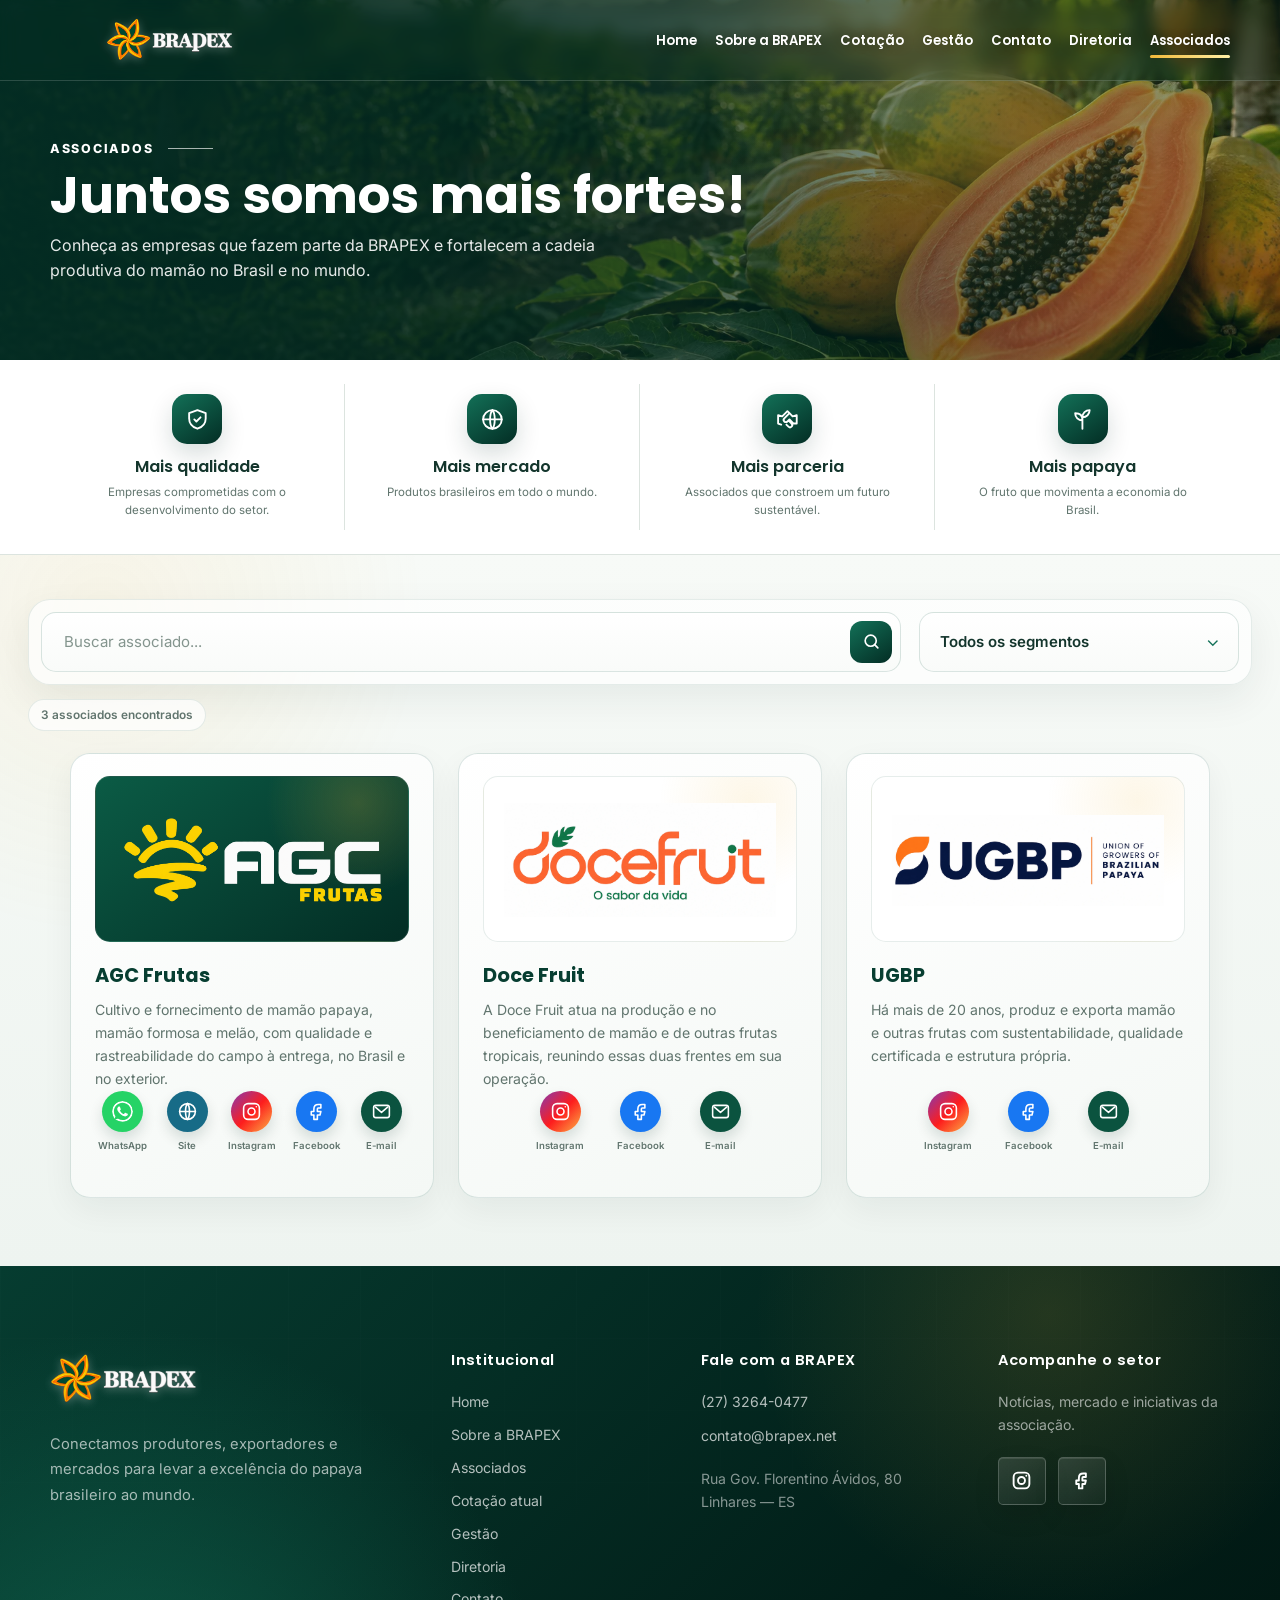
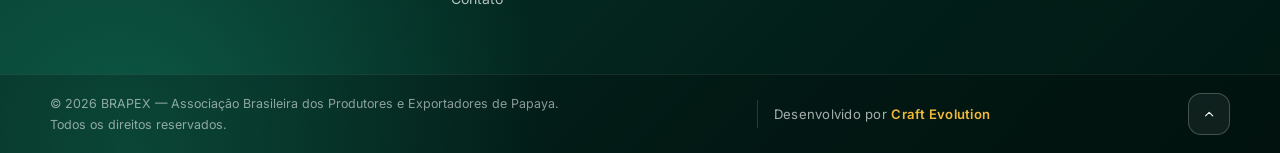
==== commit 765af18b: "feat: adiciona pagina da diretoria e ajusta navegacao" ====
--- a/pages/associados.html
+++ b/pages/associados.html
@@ -22,6 +22,7 @@
       rel="stylesheet"
     />
     <link rel="stylesheet" href="../styles/main.css" />
+    <link rel="stylesheet" href="../styles/diretoria.css" />
     <script defer src="../scripts/main.js"></script>
   </head>
   <body>
@@ -94,7 +95,7 @@
       </symbol>
     </svg>
     <!-- Cabeçalho -->
-    <header class="site-header" data-header>
+    <header class="site-header site-header--extended" data-header>
       <div class="container header__inner">
         <a
           class="brand"
@@ -123,6 +124,7 @@
           aria-label="Abrir menu"
           aria-expanded="false"
           data-menu-toggle
+          data-menu-breakpoint="1100"
         >
           <span></span>
           <span></span>
@@ -134,6 +136,7 @@
           <a href="../index.html#cotacao">Cotação</a>
           <a href="../index.html#gestao">Gestão</a>
           <a href="../index.html#contato">Contato</a>
+          <a href="diretoria.html">Diretoria</a>
           <a class="is-active" href="associados.html" aria-current="page">
             Associados
           </a>
@@ -432,6 +435,7 @@
             <a href="associados.html">Associados</a>
             <a href="../index.html#cotacao">Cotação atual</a>
             <a href="../index.html#gestao">Gestão</a>
+            <a href="diretoria.html">Diretoria</a>
             <a href="../index.html#contato">Contato</a>
           </nav>
         </div>
--- a/styles/main.css
+++ b/styles/main.css
@@ -467,56 +467,57 @@
 }
 
 .button--gold {
+  gap: 14px;
+  min-height: 54px;
+  padding: 4px 7px 4px 22px;
+  color: var(--green-950);
   background: linear-gradient(
-    120deg,
-    #ffd877 0%,
-    var(--gold) 48%,
-    #e99b24 100%
+    135deg,
+    #f5cd65 0%,
+    #e5a32b 100%
   );
-  color: var(--green-950);
-  box-shadow: 0 12px 30px rgba(217, 143, 31, 0.22);
+  border-color: rgba(255, 255, 255, 0.28);
+  box-shadow:
+    inset 0 1px 0 rgba(255, 255, 255, 0.36),
+    0 12px 28px rgba(3, 45, 36, 0.24);
+}
+
+.button--gold .icon {
+  flex: 0 0 32px;
+  width: 32px;
+  height: 32px;
+  padding: 8px;
+  color: #f6ca60;
+  background: var(--green-950);
+  border-radius: 9px;
+  stroke-width: 2.2;
+  transition:
+    color 0.25s ease,
+    background 0.25s ease,
+    transform 0.25s ease;
+}
+
+.button--gold:hover {
+  background: linear-gradient(
+    135deg,
+    #f9d677 0%,
+    #ebb03a 100%
+  );
+  box-shadow:
+    inset 0 1px 0 rgba(255, 255, 255, 0.42),
+    0 14px 30px rgba(3, 45, 36, 0.3);
+}
+
+.button--gold:hover .icon {
+  color: #ffda7f;
+  background: var(--green-900);
+  transform: translateX(2px);
 }
 
 .button--green {
   background: linear-gradient(120deg, var(--green-700), var(--green-900));
   color: #fff;
   box-shadow: 0 12px 28px rgba(3, 45, 36, 0.16);
-}
-
-.hero__arrow {
-  position: absolute;
-  z-index: 3;
-  top: 50%;
-  display: grid;
-  place-items: center;
-  width: 50px;
-  height: 50px;
-  padding: 0;
-  color: #fff;
-  background: rgba(3, 45, 36, 0.25);
-  border: 1px solid rgba(255, 255, 255, 0.42);
-  border-radius: 16px;
-  font-size: 1.35rem;
-  line-height: 1;
-  cursor: pointer;
-  backdrop-filter: blur(8px);
-  transform: translateY(-50%);
-  transition:
-    background 0.2s ease,
-    transform 0.2s ease;
-}
-
-.hero__arrow:hover {
-  background: rgba(241, 185, 58, 0.28);
-  transform: translateY(-50%) scale(1.05);
-}
-
-.hero__arrow--prev {
-  left: 24px;
-}
-
-.hero__arrow--next {
-  right: 24px;
 }
 
 .hero__dots {
@@ -529,17 +530,16 @@
   transform: translateX(-50%);
 }
 
-.hero__dots button {
+.hero__dots span {
+  display: block;
   width: 10px;
   height: 10px;
-  padding: 0;
   background: transparent;
   border: 1px solid #fff;
   border-radius: 50%;
-  cursor: pointer;
-}
-
-.hero__dots button.is-active {
+}
+
+.hero__dots span.is-active {
   width: 28px;
   background: #fff;
   border-radius: 20px;
@@ -1410,6 +1410,81 @@
   font: 400 clamp(0.86rem, 0.88vw, 0.98rem) / 1.42 var(--sans);
 }
 
+/* Destaques dos cards de gestao ao passar o mouse */
+
+.management-policy__item::before,
+.management-policy__item::after {
+  position: absolute;
+  inset: 0;
+  border-radius: inherit;
+  pointer-events: none;
+  content: "";
+}
+
+.management-policy__item::before {
+  background: inherit;
+}
+
+.management-policy__item::after {
+  z-index: 2;
+  border: 1px solid rgba(241, 185, 58, 0.6);
+  opacity: 0;
+}
+
+@media (hover: hover) and (pointer: fine) {
+  .management-policy__item,
+  .management-policy__item:last-child {
+    transition: transform 300ms ease, box-shadow 300ms ease;
+  }
+
+  .management-policy__item::before {
+    transition: transform 550ms ease;
+  }
+
+  .management-policy__item::after {
+    transition: opacity 300ms ease;
+  }
+
+  .management-policy__item .management-policy__icon {
+    transition: transform 300ms ease, background-color 300ms ease, box-shadow 300ms ease;
+  }
+
+  .management-policy__item .management-policy__content {
+    transition: transform 300ms ease;
+  }
+
+  .management-policy__item:hover {
+    box-shadow: 0 26px 52px rgba(8, 46, 67, 0.25);
+  }
+
+  .management-policy__item:hover::after {
+    opacity: 1;
+  }
+
+  .management-policy__item:hover .management-policy__icon {
+    background-color: var(--gold);
+    box-shadow: 0 12px 28px rgba(0, 26, 41, 0.24);
+  }
+}
+
+@media (hover: hover) and (pointer: fine) and (prefers-reduced-motion: no-preference) {
+  .management-policy__item:hover {
+    transform: translateY(-6px);
+  }
+
+  .management-policy__item:hover::before {
+    transform: scale(1.06);
+  }
+
+  .management-policy__item:hover .management-policy__icon {
+    transform: rotate(-6deg) scale(1.06);
+  }
+
+  .management-policy__item:hover .management-policy__content {
+    transform: translateY(-3px);
+  }
+}
+
 @media (max-width: 1180px) {
   .management-policy__container {
     grid-template-columns: 1fr;
@@ -3383,24 +3458,6 @@
     font-size: clamp(2.35rem, 8vw, 3.35rem);
   }
 
-  .hero__arrow {
-    top: auto;
-    bottom: 18px;
-    transform: none;
-  }
-
-  .hero__arrow:hover {
-    transform: scale(1.05);
-  }
-
-  .hero__arrow--prev {
-    left: 20px;
-  }
-
-  .hero__arrow--next {
-    right: 20px;
-  }
-
   .quick-links__grid {
     grid-template-columns: repeat(2, 1fr);
   }
@@ -3673,16 +3730,16 @@
   }
 
   .hero__slide {
+    align-items: flex-start;
     background-position: 64% center;
+  }
+
+  .hero__content {
+    padding-block: 124px 90px;
   }
 
   .hero__content > p:not(.eyebrow) {
     font-size: 0.92rem;
-  }
-
-  .hero__arrow {
-    width: 40px;
-    height: 40px;
   }
 
   .quick-links {
--- a/styles/diretoria.css
+++ b/styles/diretoria.css
@@ -0,0 +1,571 @@
+/* Navegação compartilhada com acesso à diretoria */
+
+.management-policy__board-link {
+  display: inline-flex;
+  align-items: center;
+  gap: 12px;
+  margin-top: 24px;
+  padding-bottom: 7px;
+  color: var(--green-900);
+  border-bottom: 2px solid var(--gold);
+  font-size: 0.9rem;
+  font-weight: 700;
+}
+
+/* Apresentação da diretoria */
+
+.board-hero {
+  min-height: 480px;
+}
+
+.board-hero > img {
+  object-position: center 46%;
+}
+
+.board-hero .container {
+  padding-block: 128px 58px;
+}
+
+.board-breadcrumb {
+  display: flex;
+  align-items: center;
+  gap: 12px;
+  margin-bottom: 34px;
+  color: rgba(255, 255, 255, 0.7);
+  font-size: 0.78rem;
+}
+
+.board-breadcrumb a:hover {
+  color: var(--gold);
+}
+
+.board-hero .eyebrow {
+  color: var(--gold);
+  font-size: 0.7rem;
+}
+
+.board-hero h1 {
+  max-width: 860px;
+  font-size: clamp(2.35rem, 4.4vw, 3.75rem);
+  line-height: 1.16;
+  letter-spacing: -0.045em;
+}
+
+.board-hero h1 span {
+  color: #f4d788;
+}
+
+.board-hero__lead {
+  max-width: 570px;
+  margin: 20px 0 24px;
+  color: rgba(255, 255, 255, 0.84);
+}
+
+.board-hero__term {
+  display: inline-flex;
+  align-items: center;
+  gap: 12px;
+  padding: 10px 16px;
+  background: rgba(255, 255, 255, 0.07);
+  border: 1px solid rgba(255, 255, 255, 0.25);
+  border-radius: 5px;
+  font-size: 0.85rem;
+}
+
+.board-hero__term strong {
+  margin-left: 8px;
+  color: #f4d788;
+}
+
+.board-sections {
+  background: var(--cream);
+  border-bottom: 1px solid var(--line);
+}
+
+.board-sections .container {
+  display: grid;
+  grid-template-columns: repeat(3, minmax(0, 1fr));
+}
+
+.board-sections a {
+  display: flex;
+  align-items: center;
+  justify-content: space-between;
+  gap: 12px;
+  padding: 22px 28px;
+  border-inline-end: 1px solid var(--line);
+  font-size: 0.88rem;
+  font-weight: 600;
+}
+
+.board-sections a:first-child {
+  padding-left: 0;
+}
+
+.board-sections a:last-child {
+  padding-right: 0;
+  border: 0;
+}
+
+.board-sections a span {
+  color: var(--green-700);
+  font-size: 1.2rem;
+}
+
+.board-sections a:hover {
+  color: var(--green-700);
+}
+
+/* Presidência */
+
+.board-president,
+.board-team,
+.board-council {
+  padding-block: 76px;
+}
+
+.board-heading {
+  margin-bottom: 32px;
+}
+
+.board-heading .eyebrow {
+  color: var(--green-700);
+  font-size: 0.7rem;
+}
+
+.board-heading h2 {
+  margin: 0;
+  font: 600 clamp(1.8rem, 3vw, 2.5rem) / 1.2 var(--serif);
+  letter-spacing: -0.04em;
+}
+
+.board-heading--split {
+  display: flex;
+  align-items: flex-end;
+  justify-content: space-between;
+  gap: 32px;
+}
+
+.board-heading--split > p {
+  max-width: 420px;
+  margin: 0;
+  color: var(--muted);
+  font-size: 0.9rem;
+}
+
+.president-card {
+  display: grid;
+  grid-template-columns: minmax(0, 0.85fr) minmax(0, 1.4fr);
+  overflow: hidden;
+  background: var(--cream);
+  border: 1px solid var(--line);
+  border-radius: 12px;
+}
+
+.president-card__portrait {
+  position: relative;
+  min-height: 480px;
+  background: var(--green-100);
+}
+
+.president-card__portrait img {
+  width: 100%;
+  height: 100%;
+  object-fit: cover;
+  object-position: center 35%;
+}
+
+.president-card__term {
+  position: absolute;
+  bottom: 24px;
+  left: 24px;
+  padding: 9px 15px;
+  color: #fff;
+  background: var(--green-900);
+  border-left: 3px solid var(--gold);
+  border-radius: 3px;
+  font-size: 0.75rem;
+  font-weight: 600;
+}
+
+.president-card__content {
+  display: flex;
+  flex-direction: column;
+  justify-content: center;
+  padding: 48px 56px;
+}
+
+.director-card__role {
+  margin: 0 0 12px;
+  color: var(--green-700);
+  font-size: 0.67rem;
+  font-weight: 700;
+  letter-spacing: 0.09em;
+  text-transform: uppercase;
+}
+
+.president-card h3 {
+  margin: 0;
+  font: 600 clamp(1.9rem, 3.1vw, 2.75rem) / 1.15 var(--serif);
+  letter-spacing: -0.04em;
+}
+
+.president-card__rule {
+  width: 52px;
+  height: 3px;
+  margin-block: 24px;
+  background: var(--gold);
+}
+
+.president-card__content > p:not(.director-card__role) {
+  margin: 0 0 16px;
+  color: var(--muted);
+  font-size: 0.95rem;
+  line-height: 1.75;
+}
+
+.president-card__content > .president-card__intro {
+  color: var(--ink);
+}
+
+.president-card__focus {
+  display: flex;
+  align-items: center;
+  gap: 12px;
+  margin-top: 12px;
+  padding-top: 22px;
+  border-top: 1px solid var(--line);
+  font-size: 0.8rem;
+  font-weight: 500;
+}
+
+.president-card__focus .icon {
+  flex: 0 0 24px;
+  width: 24px;
+  height: 24px;
+  color: var(--green-700);
+}
+
+/* Cards de integrantes */
+
+.board-team {
+  background: var(--cream);
+}
+
+.board-review-note {
+  display: flex;
+  align-items: flex-start;
+  gap: 12px;
+  margin-bottom: 28px;
+  padding: 16px 20px;
+  color: #526b5e;
+  background: #eaf0e8;
+  border-left: 3px solid #91a98b;
+  border-radius: 4px;
+}
+
+.board-review-note .icon {
+  flex: 0 0 20px;
+  width: 20px;
+  height: 20px;
+  margin-top: 2px;
+}
+
+.board-review-note p {
+  margin: 0;
+  font-size: 0.78rem;
+  line-height: 1.65;
+}
+
+.board-grid {
+  display: grid;
+  grid-template-columns: repeat(3, minmax(0, 1fr));
+  gap: 28px;
+}
+
+.director-card {
+  overflow: hidden;
+  background: #fff;
+  border: 1px solid var(--line);
+  border-radius: 9px;
+  transition: border-color 0.25s ease, box-shadow 0.25s ease;
+}
+
+.director-card__portrait {
+  position: relative;
+  aspect-ratio: 1;
+  overflow: hidden;
+  background: #dde3d7;
+}
+
+.director-card__portrait img {
+  width: 100%;
+  height: 100%;
+  object-fit: cover;
+  object-position: center top;
+}
+
+.director-card__image-note {
+  position: absolute;
+  bottom: 12px;
+  left: 12px;
+  padding: 5px 9px;
+  color: var(--green-950);
+  background: rgba(255, 255, 255, 0.9);
+  border: 1px solid rgba(255, 255, 255, 0.6);
+  border-radius: 3px;
+  font-size: 0.63rem;
+  font-weight: 500;
+}
+
+.director-card__content {
+  padding: 26px;
+}
+
+.director-card h3 {
+  margin: 0 0 14px;
+  font: 600 1.25rem / 1.35 var(--serif);
+  letter-spacing: -0.03em;
+  overflow-wrap: anywhere;
+}
+
+.director-card__content > p:last-child {
+  margin: 0;
+  color: var(--muted);
+  font-size: 0.86rem;
+  line-height: 1.75;
+}
+
+.board-group-title {
+  display: flex;
+  align-items: center;
+  justify-content: space-between;
+  gap: 20px;
+  margin: 0 0 24px;
+  padding-bottom: 14px;
+  border-bottom: 1px solid var(--line);
+  font: 500 1.15rem / 1.4 var(--serif);
+}
+
+.board-group-title span {
+  color: var(--muted);
+  font: 400 0.75rem / 1.4 var(--sans);
+}
+
+.board-group-title--secondary {
+  margin-top: 48px;
+}
+
+/* Contato institucional */
+
+.board-contact {
+  padding-block: 58px;
+  color: #fff;
+  background: var(--green-900);
+}
+
+.board-contact .container {
+  display: flex;
+  align-items: center;
+  justify-content: space-between;
+  gap: 32px;
+}
+
+.board-contact .eyebrow {
+  color: var(--gold);
+  font-size: 0.7rem;
+}
+
+.board-contact h2 {
+  margin: 0 0 12px;
+  font: 600 clamp(1.6rem, 3vw, 2.25rem) / 1.2 var(--serif);
+  letter-spacing: -0.03em;
+}
+
+.board-contact p:last-child {
+  margin: 0;
+  color: rgba(255, 255, 255, 0.75);
+  font-size: 0.9rem;
+}
+
+.board-contact .button {
+  flex-shrink: 0;
+}
+
+/* Responsividade e movimento */
+
+@media (hover: hover) and (pointer: fine) {
+  .director-card:hover {
+    border-color: #b7c9bb;
+    box-shadow: 0 14px 32px rgba(3, 45, 36, 0.08);
+  }
+}
+
+@media (hover: hover) and (pointer: fine) and (prefers-reduced-motion: no-preference) {
+  .director-card__portrait img {
+    transition: transform 0.35s ease;
+  }
+
+  .director-card:hover .director-card__portrait img {
+    transform: scale(1.035);
+  }
+}
+
+@media (max-width: 1100px) {
+  .site-header--extended .menu-toggle {
+    display: block;
+  }
+
+  .site-header--extended .main-nav {
+    position: fixed;
+    inset: 76px 0 auto;
+    display: grid;
+    gap: 0;
+    max-height: calc(100dvh - 76px);
+    padding: 18px 20px;
+    overflow-y: auto;
+    visibility: hidden;
+    background: rgba(255, 255, 255, 0.98);
+    box-shadow: 0 20px 35px rgba(3, 45, 36, 0.16);
+    transform: translateY(-140%);
+    transition: transform 0.3s ease, visibility 0.3s ease;
+  }
+
+  .site-header--extended .main-nav.is-open {
+    visibility: visible;
+    transform: translateY(0);
+  }
+
+  .site-header--extended .main-nav a {
+    padding: 12px 10px;
+    color: var(--green-900);
+    border-bottom: 1px solid var(--line);
+    font-size: 1rem;
+    text-shadow: none;
+  }
+
+  .site-header--extended .main-nav a.is-active {
+    color: var(--green-700);
+  }
+
+  .site-header--extended .main-nav a::after {
+    display: none;
+  }
+
+  .president-card__content {
+    padding: 36px;
+  }
+
+  .board-grid {
+    gap: 20px;
+  }
+
+  .director-card__content {
+    padding: 22px;
+  }
+}
+
+@media (max-width: 800px) {
+  .board-president,
+  .board-team,
+  .board-council {
+    padding-block: 52px;
+  }
+
+  .board-heading--split {
+    align-items: flex-start;
+    flex-direction: column;
+    gap: 16px;
+  }
+
+  .board-grid {
+    grid-template-columns: repeat(2, minmax(0, 1fr));
+  }
+
+  .president-card {
+    grid-template-columns: minmax(0, 0.85fr) minmax(0, 1fr);
+  }
+
+  .president-card__content {
+    padding: 28px;
+  }
+
+  .board-contact .container {
+    align-items: flex-start;
+    flex-direction: column;
+  }
+}
+
+@media (max-width: 560px) {
+  .board-hero {
+    min-height: 470px;
+  }
+
+  .board-hero .container {
+    padding-block: 106px 42px;
+  }
+
+  .board-breadcrumb {
+    margin-bottom: 26px;
+  }
+
+  .board-hero .eyebrow {
+    font-size: 0.6rem;
+    letter-spacing: 0.1em;
+  }
+
+  .board-hero .eyebrow span {
+    display: none;
+  }
+
+  .board-hero h1 {
+    font-size: clamp(2rem, 8vw, 2.6rem);
+  }
+
+  .board-hero__lead {
+    font-size: 0.9rem;
+  }
+
+  .board-sections a {
+    padding: 17px 10px;
+    font-size: 0.7rem;
+    line-height: 1.4;
+  }
+
+  .board-sections a span {
+    display: none;
+  }
+
+  .president-card,
+  .board-grid {
+    grid-template-columns: minmax(0, 1fr);
+  }
+
+  .president-card__portrait {
+    height: 410px;
+    min-height: 0;
+  }
+
+  .president-card__content {
+    padding: 30px 26px;
+  }
+
+  .director-card__portrait {
+    aspect-ratio: 1;
+  }
+
+  .director-card__content {
+    padding: 26px;
+  }
+
+  .board-review-note {
+    padding: 14px;
+  }
+}
+
+@media (prefers-reduced-motion: reduce) {
+  .director-card,
+  .site-header--extended .main-nav {
+    transition: none;
+  }
+}
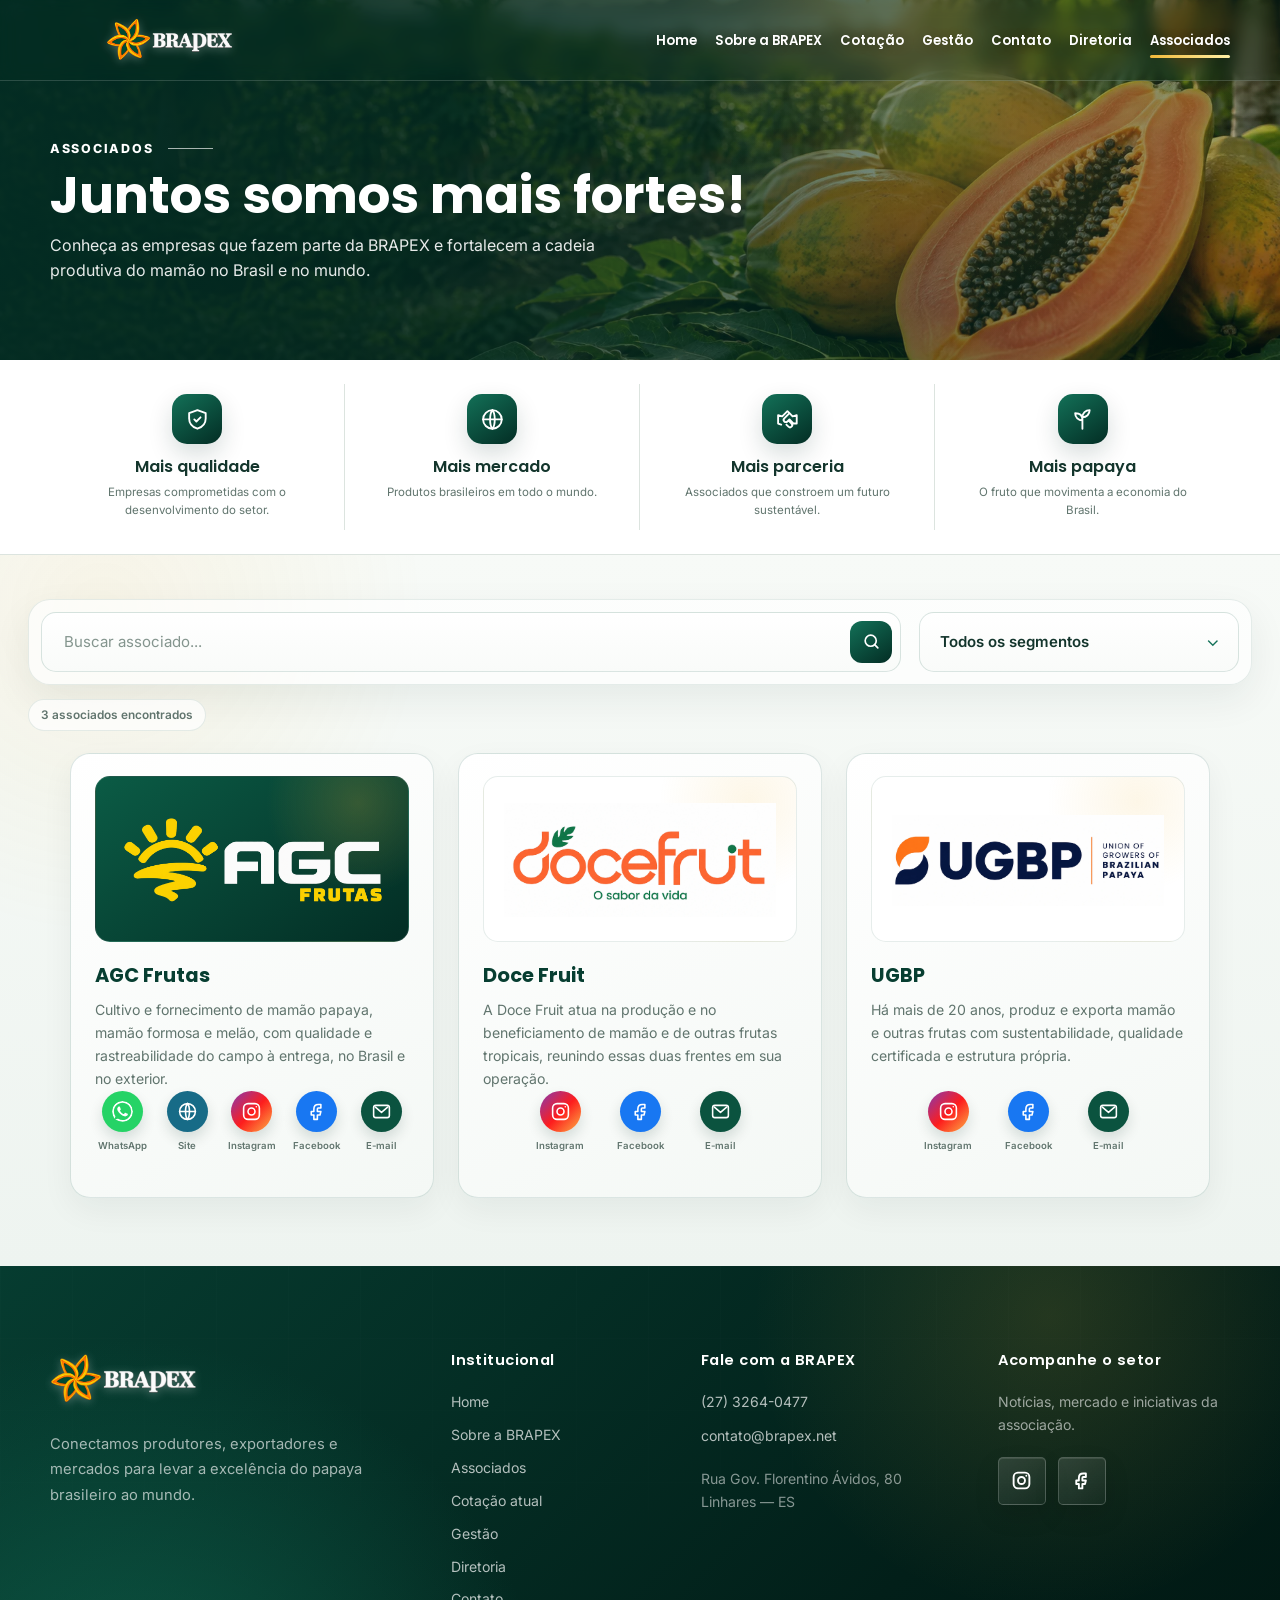
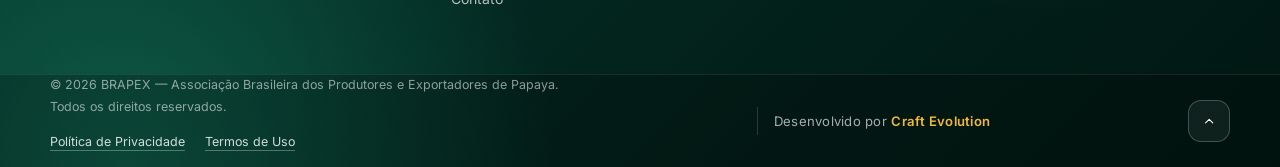
==== commit 4d15dbef: "Adiciona politica de privacidade e termos de uso" ====
--- a/pages/associados.html
+++ b/pages/associados.html
@@ -481,6 +481,10 @@
               BRAPEX — Associação Brasileira dos Produtores e Exportadores de Papaya.
             </p>
             <p>Todos os direitos reservados.</p>
+            <nav class="footer__legal" aria-label="Documentos legais">
+              <a href="politica-de-privacidade.html">Política de Privacidade</a>
+              <a href="termos-de-uso.html">Termos de Uso</a>
+            </nav>
           </div>
           <div class="footer__dev-credit">
             <span class="footer__dev-separator"></span>
--- a/styles/main.css
+++ b/styles/main.css
@@ -2476,6 +2476,30 @@
   gap: 2px;
 }
 
+/* Links para privacidade e termos */
+
+.footer__legal {
+  display: flex;
+  flex-wrap: wrap;
+  gap: 8px 20px;
+  margin-top: 10px;
+  padding-bottom: 12px;
+  color: rgba(255, 255, 255, 0.82);
+}
+
+.footer__legal a {
+  padding-block: 4px;
+  text-decoration: underline;
+  text-decoration-color: rgba(255, 255, 255, 0.3);
+  text-underline-offset: 4px;
+}
+
+.footer__legal a:hover,
+.footer__legal a[aria-current="page"] {
+  color: var(--gold);
+  text-decoration-color: currentColor;
+}
+
 .footer__dev-credit {
   display: flex;
   align-items: center;
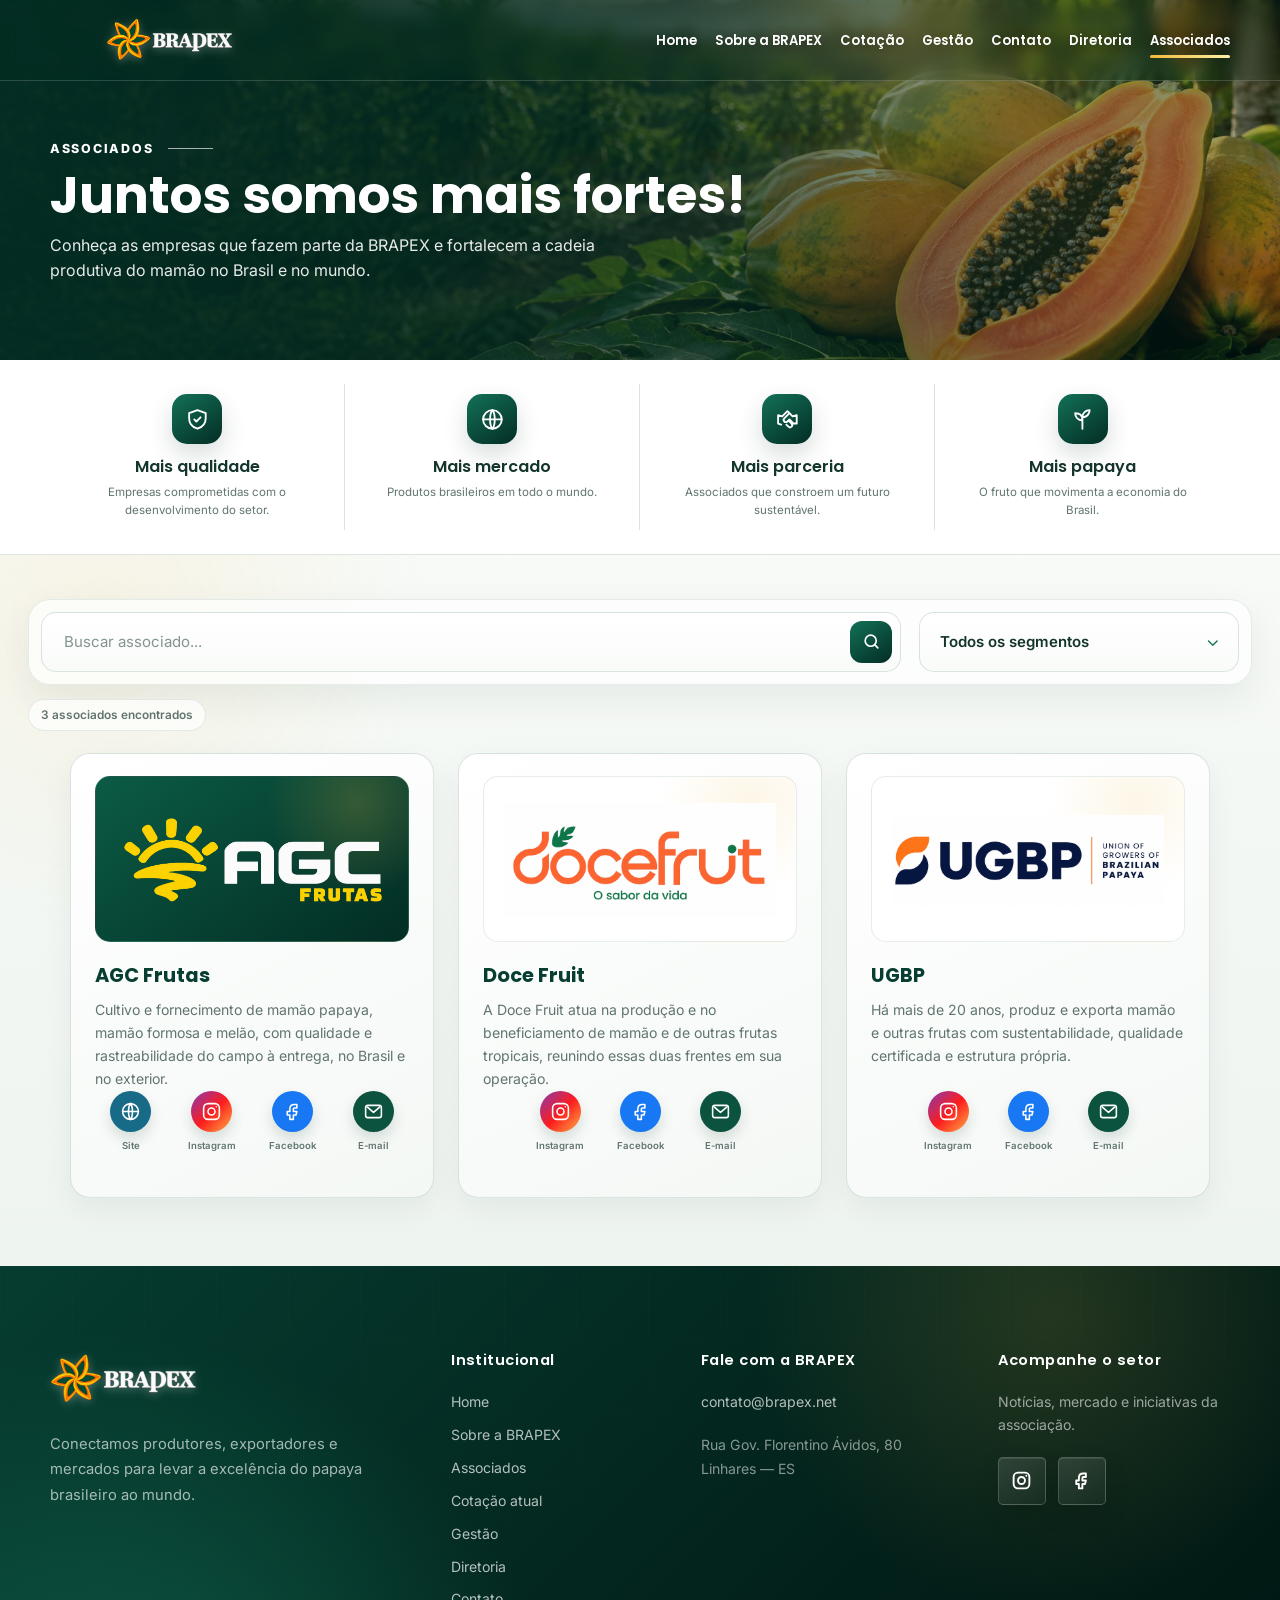
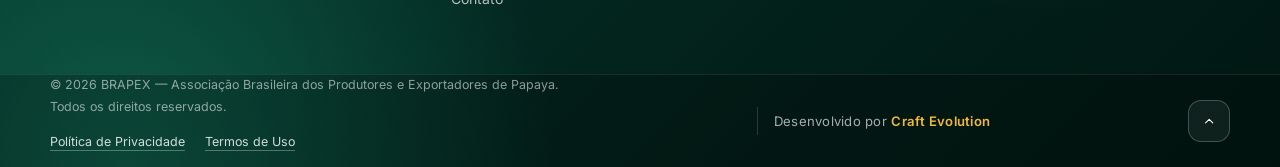
==== commit 534077b0: "Remove telefones e direciona contatos para email" ====
--- a/pages/associados.html
+++ b/pages/associados.html
@@ -135,7 +135,7 @@
           <a href="../index.html#sobre">Sobre a BRAPEX</a>
           <a href="../index.html#cotacao">Cotação</a>
           <a href="../index.html#gestao">Gestão</a>
-          <a href="../index.html#contato">Contato</a>
+          <a href="mailto:contato@brapex.net">Contato</a>
           <a href="diretoria.html">Diretoria</a>
           <a class="is-active" href="associados.html" aria-current="page">
             Associados
@@ -253,17 +253,9 @@
                 com qualidade e rastreabilidade do campo à entrega, no Brasil e
                 no exterior.
               </p>
-              <div class="associate-card__links associate-card__links--five">
-                <a
-                  href="https://wa.me/5527997911745"
-                  target="_blank"
-                  rel="noopener noreferrer"
-                  aria-label="WhatsApp da AGC Frutas: (27) 99791-1745"
-                >
-                  <svg class="icon"><use href="#icon-message"></use></svg>
-                  <small>WhatsApp</small>
-                </a>
-                <a
+              <div class="associate-card__links">
+                <a
+                  class="associate-card__link--site"
                   href="https://agcfrutas.com.br/"
                   target="_blank"
                   rel="noopener noreferrer"
@@ -273,6 +265,7 @@
                   <small>Site</small>
                 </a>
                 <a
+                  class="associate-card__link--instagram"
                   href="https://www.instagram.com/agc.frutas/"
                   target="_blank"
                   rel="noopener noreferrer"
@@ -282,6 +275,7 @@
                   <small>Instagram</small>
                 </a>
                 <a
+                  class="associate-card__link--facebook"
                   href="https://www.facebook.com/frutasagc/?locale=pt_BR"
                   target="_blank"
                   rel="noopener noreferrer"
@@ -291,6 +285,7 @@
                   <small>Facebook</small>
                 </a>
                 <a
+                  class="associate-card__link--email"
                   href="mailto:contato@agcfrutas.com.br"
                   aria-label="E-mail da AGC Frutas: contato@agcfrutas.com.br"
                 >
@@ -436,12 +431,11 @@
             <a href="../index.html#cotacao">Cotação atual</a>
             <a href="../index.html#gestao">Gestão</a>
             <a href="diretoria.html">Diretoria</a>
-            <a href="../index.html#contato">Contato</a>
+            <a href="mailto:contato@brapex.net">Contato</a>
           </nav>
         </div>
         <div class="footer__column footer__contact">
           <p class="footer__title">Fale com a BRAPEX</p>
-          <a href="tel:+552732640477">(27) 3264-0477</a>
           <a href="mailto:contato@brapex.net">contato@brapex.net</a>
           <address>
             Rua Gov. Florentino Ávidos, 80
--- a/styles/main.css
+++ b/styles/main.css
@@ -2920,6 +2920,12 @@
   background: linear-gradient(135deg, #833ab4, #fd1d1d 52%, #fcb045);
 }
 
+.associate-card__links a.associate-card__link--site .icon {
+  fill: none;
+  stroke: currentColor;
+  background: #176b87;
+}
+
 .associate-card__links a.associate-card__link--facebook .icon {
   fill: none;
   stroke: currentColor;
@@ -4021,7 +4027,7 @@
 
 .contact-hub__grid {
   display: grid;
-  grid-template-columns: 1.05fr 1.08fr 0.78fr 1.05fr;
+  grid-template-columns: minmax(0, 1.2fr) minmax(0, 0.8fr) minmax(0, 1fr);
   align-items: center;
   gap: 18px;
 }
@@ -4187,6 +4193,10 @@
     grid-template-columns: 1fr 1fr;
   }
 
+  .contact-hub__card {
+    grid-column: 1 / -1;
+  }
+
   .contact-hub__social,
   .contact-hub__news {
     min-height: 94px;
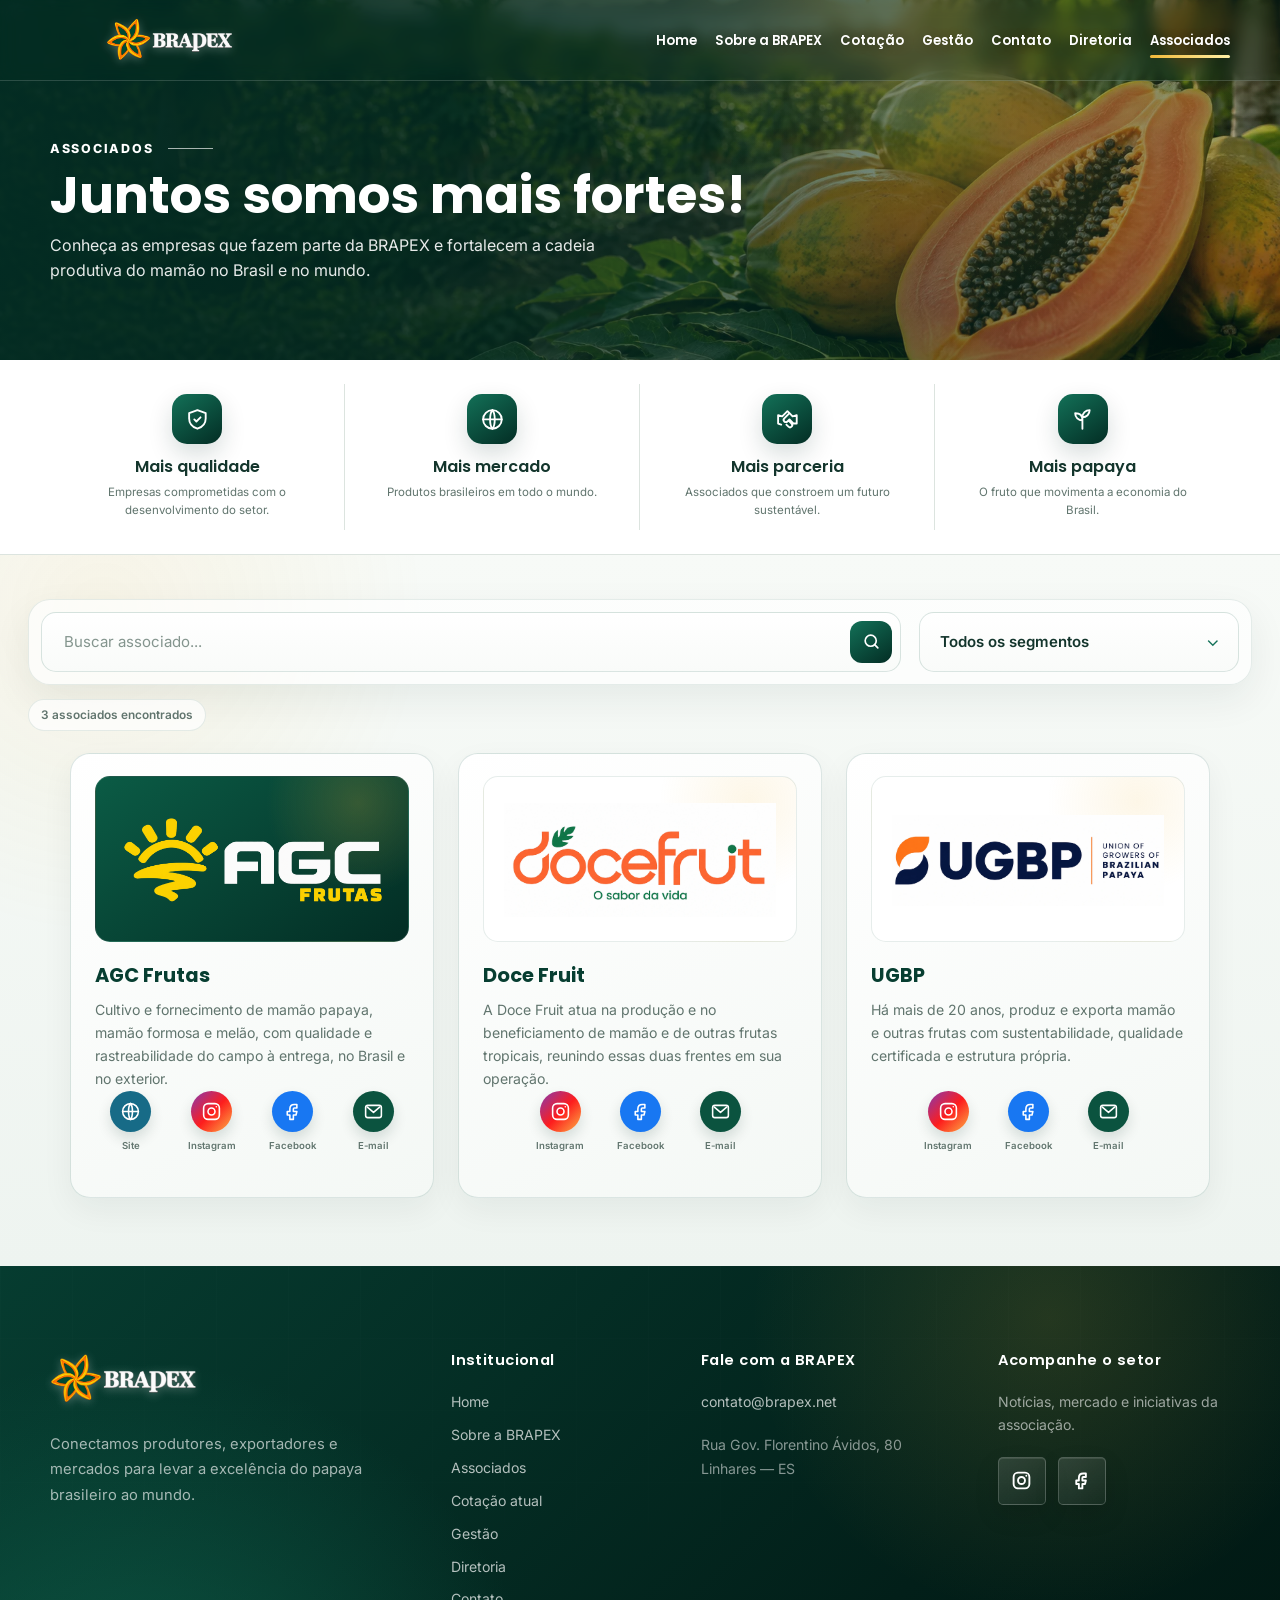
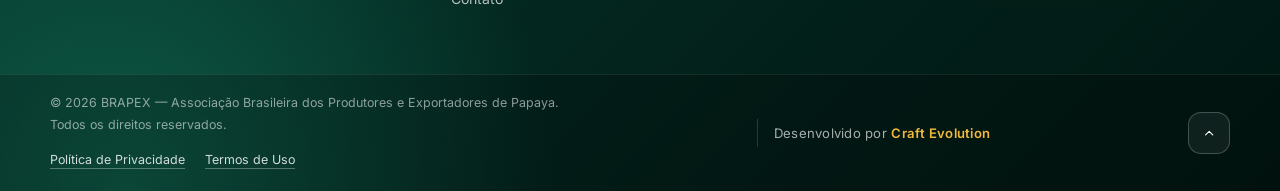
==== commit 70f31307: "Ajusta link de contato da navbar e espacamento do rodape" ====
--- a/pages/associados.html
+++ b/pages/associados.html
@@ -135,7 +135,7 @@
           <a href="../index.html#sobre">Sobre a BRAPEX</a>
           <a href="../index.html#cotacao">Cotação</a>
           <a href="../index.html#gestao">Gestão</a>
-          <a href="mailto:contato@brapex.net">Contato</a>
+          <a href="../index.html#contato">Contato</a>
           <a href="diretoria.html">Diretoria</a>
           <a class="is-active" href="associados.html" aria-current="page">
             Associados
--- a/styles/main.css
+++ b/styles/main.css
@@ -2464,6 +2464,7 @@
   justify-content: space-between;
   gap: 24px;
   min-height: 78px;
+  padding-block: 18px;
 }
 
 .footer__bottom p {
@@ -2483,7 +2484,6 @@
   flex-wrap: wrap;
   gap: 8px 20px;
   margin-top: 10px;
-  padding-bottom: 12px;
   color: rgba(255, 255, 255, 0.82);
 }
 
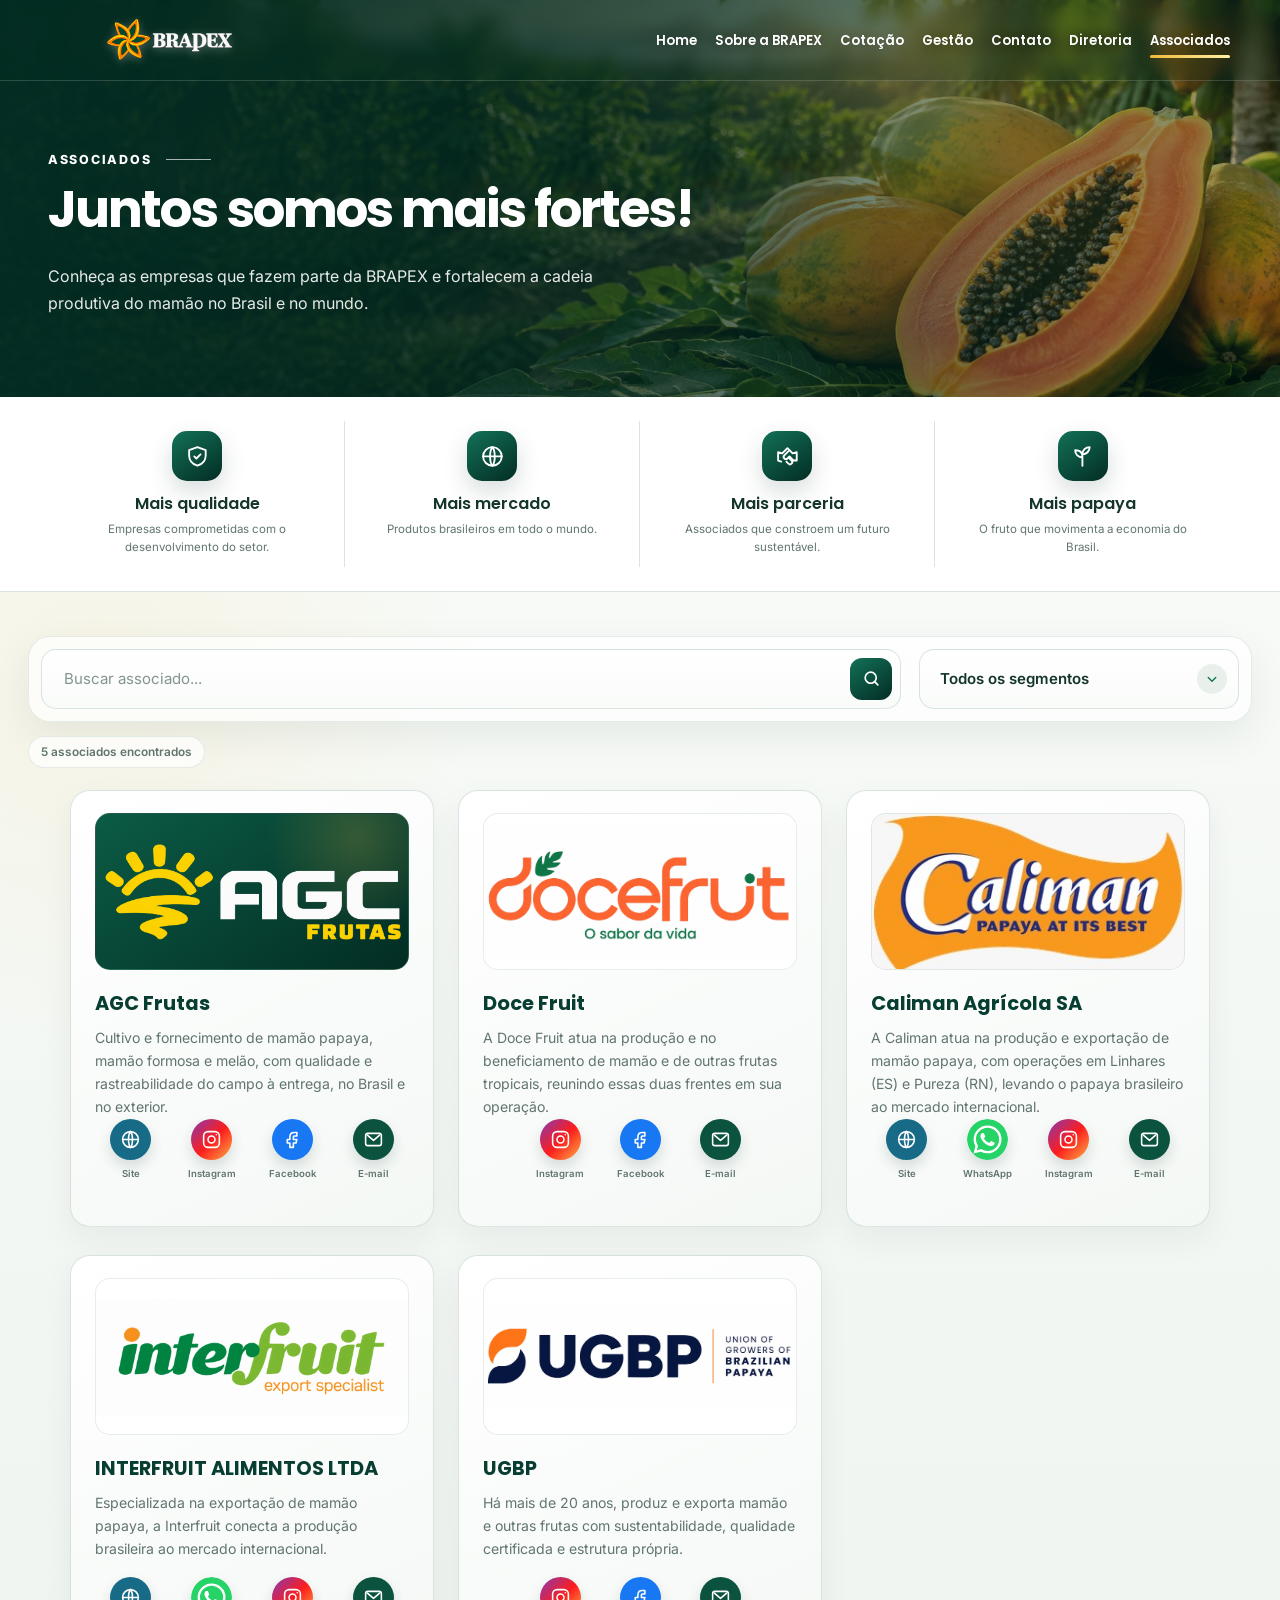
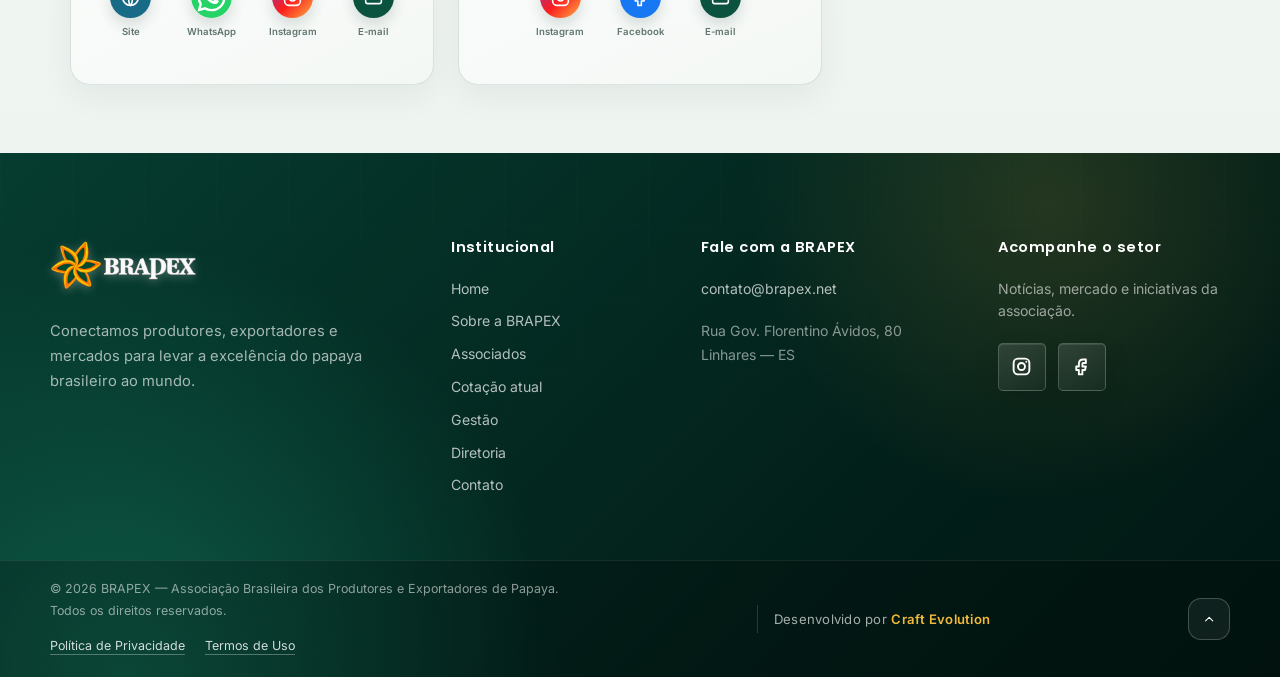
==== commit b3b65588: "Atualiza associados, fotos da diretoria e layout responsivo" ====
--- a/pages/associados.html
+++ b/pages/associados.html
@@ -146,7 +146,7 @@
 
     <main id="conteudo">
       <!-- Apresentação dos associados -->
-      <section class="inner-hero">
+      <section class="inner-hero associates-hero">
         <img
           src="../assets/images/hero-papaya.webp"
           alt="Mamão brasileiro em plantação"
@@ -230,7 +230,7 @@
             </label>
           </div>
           <p class="results-count" role="status" data-results-count>
-            3 associados encontrados
+            5 associados encontrados
           </p>
           <div class="associates__grid associates__grid--compact" data-associate-grid>
             <article
@@ -339,6 +339,127 @@
                   class="associate-card__link--email"
                   href="mailto:info@docefruit.com"
                   aria-label="E-mail da Doce Fruit: info@docefruit.com"
+                >
+                  <svg class="icon"><use href="#icon-email"></use></svg>
+                  <small>E-mail</small>
+                </a>
+              </div>
+            </article>
+            <article
+              class="associate-card"
+              data-name="Caliman Agrícola SA"
+              data-segment="produtor exportador"
+            >
+              <div class="associate-card__logo">
+                <img
+                  src="../assets/images/associados/caliman.webp"
+                  alt="Logo Caliman"
+                  width="320"
+                  height="164"
+                  loading="lazy"
+                />
+              </div>
+              <h2>Caliman Agrícola SA</h2>
+              <p>
+                A Caliman atua na produção e exportação de mamão papaya, com
+                operações em Linhares (ES) e Pureza (RN), levando o papaya
+                brasileiro ao mercado internacional.
+              </p>
+              <div class="associate-card__links">
+                <a
+                  class="associate-card__link--site"
+                  href="https://www.caliman.com.br/"
+                  target="_blank"
+                  rel="noopener noreferrer"
+                  aria-label="Site da Caliman"
+                >
+                  <svg class="icon"><use href="#icon-globe"></use></svg>
+                  <small>Site</small>
+                </a>
+                <a
+                  class="associate-card__link--whatsapp"
+                  href="https://wa.me/5527998373843"
+                  target="_blank"
+                  rel="noopener noreferrer"
+                  aria-label="WhatsApp da Caliman"
+                >
+                  <img class="icon" src="../assets/images/associados/whatsapp.svg" alt="" width="41" height="41" />
+                  <small>WhatsApp</small>
+                </a>
+                <a
+                  class="associate-card__link--instagram"
+                  href="https://www.instagram.com/calimanagricola/"
+                  target="_blank"
+                  rel="noopener noreferrer"
+                  aria-label="Instagram da Caliman"
+                >
+                  <svg class="icon"><use href="#icon-instagram"></use></svg>
+                  <small>Instagram</small>
+                </a>
+                <a
+                  class="associate-card__link--email"
+                  href="mailto:papaya@caliman.com.br"
+                  aria-label="E-mail da Caliman: papaya@caliman.com.br"
+                >
+                  <svg class="icon"><use href="#icon-email"></use></svg>
+                  <small>E-mail</small>
+                </a>
+              </div>
+            </article>
+            <article
+              class="associate-card"
+              data-name="INTERFRUIT ALIMENTOS LTDA"
+              data-segment="exportador"
+            >
+              <div class="associate-card__logo">
+                <img
+                  src="../assets/images/associados/interfruit.webp"
+                  alt="Logo Interfruit"
+                  width="2172"
+                  height="724"
+                  loading="lazy"
+                />
+              </div>
+              <h2>INTERFRUIT ALIMENTOS LTDA</h2>
+              <p>
+                Especializada na exportação de mamão papaya, a Interfruit
+                conecta a produção brasileira ao mercado internacional.
+              </p>
+              <div class="associate-card__links">
+                <a
+                  class="associate-card__link--site"
+                  href="https://www.interfruit.com.br/"
+                  target="_blank"
+                  rel="noopener noreferrer"
+                  aria-label="Site da Interfruit"
+                >
+                  <svg class="icon"><use href="#icon-globe"></use></svg>
+                  <small>Site</small>
+                </a>
+                <a
+                  class="associate-card__link--whatsapp"
+                  href="https://wa.me/5527999760700"
+                  target="_blank"
+                  rel="noopener noreferrer"
+                  aria-label="WhatsApp da Interfruit"
+                >
+                  <img class="icon" src="../assets/images/associados/whatsapp.svg" alt="" width="41" height="41" />
+                  <small>WhatsApp</small>
+                </a>
+                <a
+                  class="associate-card__link--instagram"
+                  href="https://www.instagram.com/interfruitpapaya/"
+                  target="_blank"
+                  rel="noopener noreferrer"
+                  aria-label="Instagram da Interfruit"
+                >
+                  <svg class="icon"><use href="#icon-instagram"></use></svg>
+                  <small>Instagram</small>
+                </a>
+                <a
+                  class="associate-card__link--email"
+                  href="mailto:anizio@papaya.com.br"
+                  aria-label="E-mail da Interfruit: anizio@papaya.com.br"
                 >
                   <svg class="icon"><use href="#icon-email"></use></svg>
                   <small>E-mail</small>
--- a/styles/main.css
+++ b/styles/main.css
@@ -667,7 +667,7 @@
   position: relative;
   overflow: hidden;
   padding: 68px 0 50px;
-  background: #fbfcf8 url("../assets/images/0b1a9ba0-732a-4593-9e26-1e6e17175fd5.png") center / cover no-repeat;
+  background: #fbfcf8 url("../assets/images/0b1a9ba0-732a-4593-9e26-1e6e17175fd5.webp") center / cover no-repeat;
 }
 
 .story-intro__container {
@@ -838,7 +838,7 @@
   position: relative;
   overflow: hidden;
   padding: 44px 0 58px;
-  background: #fbfaf5 url("../assets/images/da79b60c-dfe0-4f11-8d70-b2896b76c627.png") center / cover no-repeat;
+  background: #fbfaf5 url("../assets/images/da79b60c-dfe0-4f11-8d70-b2896b76c627.webp") center / cover no-repeat;
 }
 
 .objectives__container {
@@ -1145,7 +1145,7 @@
 .management-policy {
   min-height: 0;
   padding: clamp(72px, 7vw, 108px) 0;
-  background: #f7fafc url("../assets/images/0b1a9ba0-732a-4593-9e26-1e6e17175fd5.png") center / cover no-repeat;
+  background: #f7fafc url("../assets/images/0b1a9ba0-732a-4593-9e26-1e6e17175fd5.webp") center / cover no-repeat;
 }
 
 .management-policy__container {
@@ -2745,12 +2745,18 @@
 
 .select-field::after {
   position: absolute;
-  content: "⌄";
+  content: "";
   top: 50%;
-  right: 19px;
-  color: var(--green-700);
-  font-size: 1.1rem;
-  transform: translateY(-58%);
+  right: 12px;
+  width: 30px;
+  height: 30px;
+  background-color: var(--green-100);
+  background-image: url("data:image/svg+xml,%3Csvg xmlns='http://www.w3.org/2000/svg' viewBox='0 0 24 24' fill='none' stroke='%23137158' stroke-width='1.8' stroke-linecap='round' stroke-linejoin='round'%3E%3Cpath d='m7 10 5 5 5-5'/%3E%3C/svg%3E");
+  background-repeat: no-repeat;
+  background-position: center;
+  background-size: 18px;
+  border-radius: 50%;
+  transform: translateY(-50%);
   pointer-events: none;
 }
 
@@ -2803,13 +2809,11 @@
 .associate-card__logo {
   display: grid;
   place-items: center;
-  height: 166px;
+  aspect-ratio: 2 / 1;
   margin: 0 0 22px;
-  padding: 16px 20px;
+  padding: 0;
   overflow: hidden;
-  background:
-    radial-gradient(circle at 85% 15%, rgba(241, 185, 58, 0.12), transparent 30%),
-    #fff;
+  background: #fff;
   border: 1px solid rgba(11, 83, 63, 0.1);
   border-radius: 15px;
 }
@@ -2824,9 +2828,22 @@
 .associate-card__logo img {
   display: block;
   width: 100%;
-  height: 134px;
+  height: 100%;
   max-width: 100%;
   object-fit: contain;
+}
+
+/* Compensa as margens incorporadas nos arquivos das marcas. */
+.associate-card__logo img[src$="interfruit.webp"] {
+  transform: scale(1.12);
+}
+
+.associate-card__logo img[src$="docefruit-atual.webp"] {
+  transform: scale(1.04);
+}
+
+.associate-card__logo:has(img[src$="caliman.webp"]) {
+  background: #f7f7f7;
 }
 
 .associate-card h2,
@@ -2912,6 +2929,14 @@
 
 .associate-card__links a:nth-child(5) .icon {
   background: var(--green-800);
+}
+
+.associate-card__links a.associate-card__link--whatsapp .icon {
+  width: 41px;
+  height: 41px;
+  padding: 0;
+  margin-inline: auto;
+  background: none;
 }
 
 .associate-card__links a.associate-card__link--instagram .icon {
@@ -3066,6 +3091,36 @@
 }
 
 /* Responsividade */
+
+@media (min-width: 1200px) {
+  .associates-hero {
+    min-height: clamp(460px, 48svh, 660px);
+  }
+
+  .inner-hero.associates-hero .container {
+    width: min(calc(100% - 96px), 1480px);
+    padding-block: 150px 80px;
+  }
+
+  .associates-hero h1 {
+    max-width: 900px;
+    margin-bottom: 24px;
+    font-size: clamp(3.2rem, 3.7vw, 4.75rem);
+    line-height: 1.12;
+    letter-spacing: -0.04em;
+    text-wrap: balance;
+  }
+
+  .associates-hero .container > p:last-child {
+    max-width: 620px;
+    font-size: clamp(1rem, 1.1vw, 1.2rem);
+    line-height: 1.7;
+  }
+
+  .associates-hero > img {
+    object-position: center 50%;
+  }
+}
 
 @media (min-width: 901px) and (max-width: 1440px) {
   .header__inner {
@@ -3902,24 +3957,84 @@
   }
 
   .benefits__grid {
-    grid-template-columns: 1fr;
+    grid-template-columns: repeat(2, minmax(0, 1fr));
+    gap: 22px 18px;
   }
 
   .benefits article {
-    border-right: 0;
-    border-bottom: 1px solid var(--line);
-    padding-block: 20px;
-  }
-
-  .benefits article:last-child {
-    border-bottom: 0;
+    margin: 0;
+    padding: 0;
+    text-align: center;
+    border: 0;
+  }
+
+  .benefits {
+    padding-block: 26px;
+  }
+
+  .benefits article > span {
+    width: 24px;
+    height: 24px;
+    margin: 0 auto 8px;
+    color: var(--green-700);
+    background: none;
+    border-radius: 0;
+    box-shadow: none;
+  }
+
+  .benefits article > span .icon {
+    width: 22px;
+    height: 22px;
+  }
+
+  .benefits h2 {
+    margin: 0 0 6px;
+    font-size: 0.85rem;
+    line-height: 1.35;
+  }
+
+  .benefits p {
+    display: none;
   }
 
   .associate-tools {
     grid-template-columns: 1fr;
-    gap: 10px;
-    padding: 10px;
-    border-radius: 18px;
+    gap: 8px;
+    padding: 0;
+    background: none;
+    border: 0;
+    border-radius: 0;
+    box-shadow: none;
+  }
+
+  .associates {
+    padding-top: 22px;
+  }
+
+  .associates > .container {
+    width: calc(100% - 32px);
+  }
+
+  .search-field input,
+  .select-field select {
+    height: 48px;
+    padding-left: 14px;
+    border-radius: 10px;
+    font-size: 0.9rem;
+  }
+
+  .search-field > span:last-child {
+    right: 6px;
+    width: 36px;
+    height: 36px;
+    border-radius: 8px;
+  }
+
+  .results-count {
+    margin: 10px 0 16px;
+    padding: 0;
+    background: none;
+    border: 0;
   }
 
   .associates__grid {
@@ -3974,7 +4089,7 @@
   background-color: #fbfaf6;
   background-image:
     linear-gradient(rgba(255, 255, 255, 0.3), rgba(255, 255, 255, 0.3)),
-    url("../assets/images/0b1a9ba0-732a-4593-9e26-1e6e17175fd5.png");
+    url("../assets/images/0b1a9ba0-732a-4593-9e26-1e6e17175fd5.webp");
   background-position: center;
   background-size: cover;
   background-repeat: no-repeat;
--- a/styles/diretoria.css
+++ b/styles/diretoria.css
@@ -108,8 +108,28 @@
 }
 
 .board-sections a span {
+  display: grid;
+  flex: 0 0 30px;
+  width: 30px;
+  height: 30px;
+  place-items: center;
   color: var(--green-700);
-  font-size: 1.2rem;
+  background: rgba(3, 45, 36, 0.06);
+  border-radius: 50%;
+}
+
+.board-sections a span svg {
+  width: 16px;
+  height: 16px;
+  stroke: currentColor;
+  stroke-width: 1.7;
+  stroke-linecap: round;
+  stroke-linejoin: round;
+}
+
+.board-sections a:is(:hover, :focus-visible) span {
+  color: #fff;
+  background: var(--green-700);
 }
 
 .board-sections a:hover {
@@ -305,6 +325,14 @@
   object-position: center top;
 }
 
+.director-card__portrait img.director-card__photo--georgina {
+  object-position: center 85%;
+}
+
+.director-card__portrait img.director-card__photo--anizio {
+  object-position: center 20%;
+}
+
 .director-card__image-note {
   position: absolute;
   bottom: 12px;
@@ -412,40 +440,119 @@
 }
 
 @media (max-width: 1100px) {
+  .site-header--extended {
+    background: rgba(3, 45, 36, 0.88);
+  }
+
+  .site-header--extended.is-scrolled {
+    background: rgba(255, 255, 255, 0.99);
+  }
+
   .site-header--extended .menu-toggle {
     display: block;
+    position: relative;
+    flex: 0 0 44px;
+    width: 44px;
+    height: 44px;
+    padding: 0;
+    background: rgba(255, 255, 255, 0.1);
+    border: 1px solid rgba(255, 255, 255, 0.3);
+    border-radius: 50%;
+    cursor: pointer;
+  }
+
+  .site-header--extended .menu-toggle span {
+    position: absolute;
+    left: 11px;
+    top: 20px;
+    width: 20px;
+    height: 2px;
+    margin: 0;
+    border-radius: 2px;
+    transition: transform 0.25s ease, opacity 0.25s ease;
+  }
+
+  .site-header--extended .menu-toggle span:first-child {
+    transform: translateY(-6px);
+  }
+
+  .site-header--extended .menu-toggle span:last-child {
+    transform: translateY(6px);
+  }
+
+  .site-header--extended .menu-toggle[aria-expanded="true"] span:first-child {
+    transform: rotate(45deg);
+  }
+
+  .site-header--extended .menu-toggle[aria-expanded="true"] span:nth-child(2) {
+    opacity: 0;
+  }
+
+  .site-header--extended .menu-toggle[aria-expanded="true"] span:last-child {
+    transform: rotate(-45deg);
+  }
+
+  .site-header--extended.is-scrolled .menu-toggle {
+    background: var(--green-100);
+    border-color: var(--line);
   }
 
   .site-header--extended .main-nav {
-    position: fixed;
-    inset: 76px 0 auto;
+    position: absolute;
+    inset: calc(100% + 10px) 16px auto;
     display: grid;
-    gap: 0;
-    max-height: calc(100dvh - 76px);
-    padding: 18px 20px;
+    gap: 4px;
+    max-height: calc(100dvh - 110px);
+    padding: 14px;
     overflow-y: auto;
     visibility: hidden;
-    background: rgba(255, 255, 255, 0.98);
-    box-shadow: 0 20px 35px rgba(3, 45, 36, 0.16);
-    transform: translateY(-140%);
-    transition: transform 0.3s ease, visibility 0.3s ease;
+    background: var(--green-950);
+    border: 1px solid rgba(255, 255, 255, 0.16);
+    border-radius: 16px;
+    box-shadow: 0 20px 45px rgba(3, 45, 36, 0.25);
+    opacity: 0;
+    pointer-events: none;
+    transform: translateY(-8px);
+    transition: transform 0.25s ease, opacity 0.25s ease, visibility 0.25s ease;
   }
 
   .site-header--extended .main-nav.is-open {
     visibility: visible;
+    opacity: 1;
+    pointer-events: auto;
     transform: translateY(0);
   }
 
   .site-header--extended .main-nav a {
-    padding: 12px 10px;
-    color: var(--green-900);
-    border-bottom: 1px solid var(--line);
-    font-size: 1rem;
+    display: flex;
+    align-items: center;
+    justify-content: space-between;
+    min-height: 48px;
+    padding: 12px 16px;
+    color: #fff;
+    border: 0;
+    border-radius: 8px;
+    font-size: 0.95rem;
     text-shadow: none;
   }
 
-  .site-header--extended .main-nav a.is-active {
-    color: var(--green-700);
+  .site-header--extended .main-nav a.is-active,
+  .site-header--extended .main-nav a:hover,
+  .site-header--extended .main-nav a:focus-visible {
+    color: var(--gold);
+    background: rgba(255, 255, 255, 0.08);
+  }
+
+  .site-header--extended .main-nav a::before {
+    content: "";
+    order: 1;
+    width: 7px;
+    height: 7px;
+    margin-left: 16px;
+    border-top: 1.5px solid currentColor;
+    border-right: 1.5px solid currentColor;
+    transform: rotate(45deg);
+    opacity: 0.6;
   }
 
   .site-header--extended .main-nav a::after {
@@ -526,14 +633,22 @@
     font-size: 0.9rem;
   }
 
-  .board-sections a {
-    padding: 17px 10px;
-    font-size: 0.7rem;
+  .board-sections .container {
+    grid-template-columns: minmax(0, 1fr);
+    gap: 8px;
+    padding-block: 16px;
+  }
+
+  .board-sections a,
+  .board-sections a:first-child,
+  .board-sections a:last-child {
+    min-height: 48px;
+    padding: 12px 16px;
+    background: #fff;
+    border: 1px solid var(--line);
+    border-radius: 5px;
+    font-size: 0.85rem;
     line-height: 1.4;
-  }
-
-  .board-sections a span {
-    display: none;
   }
 
   .president-card,
